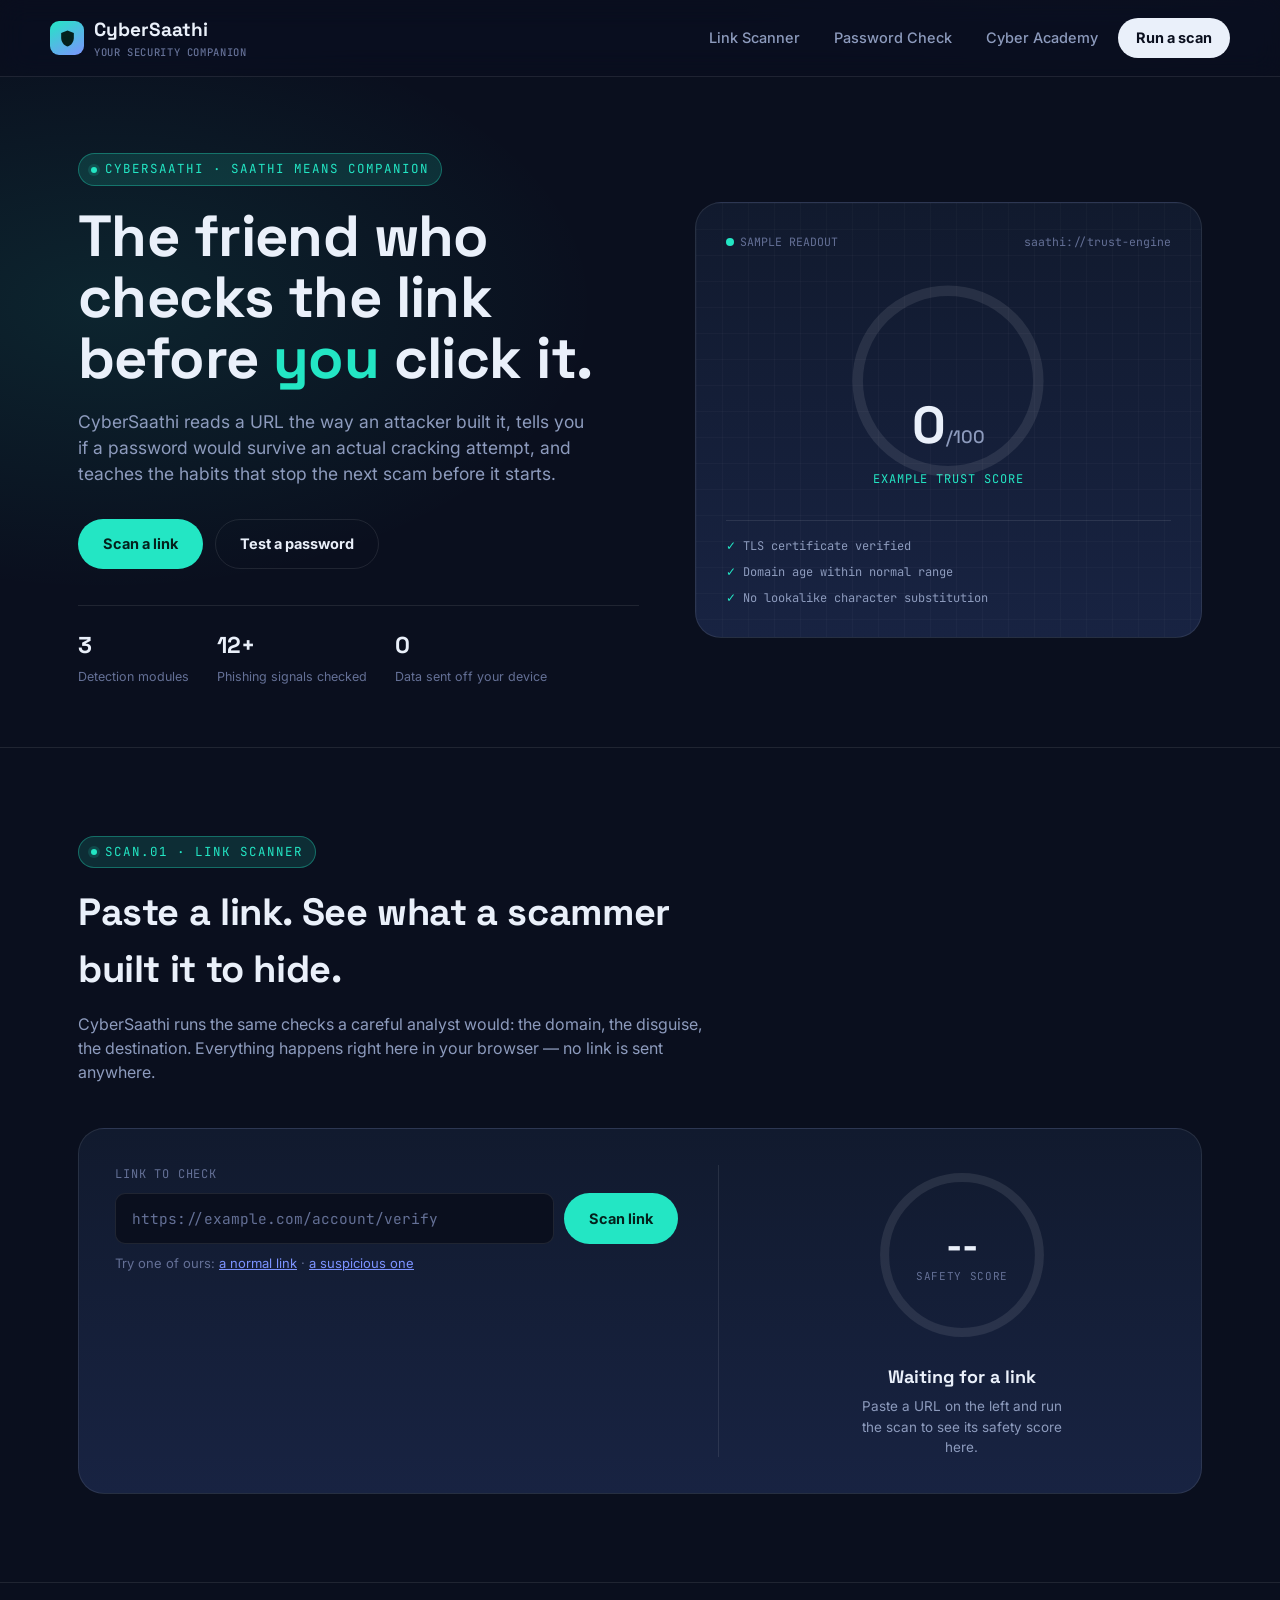
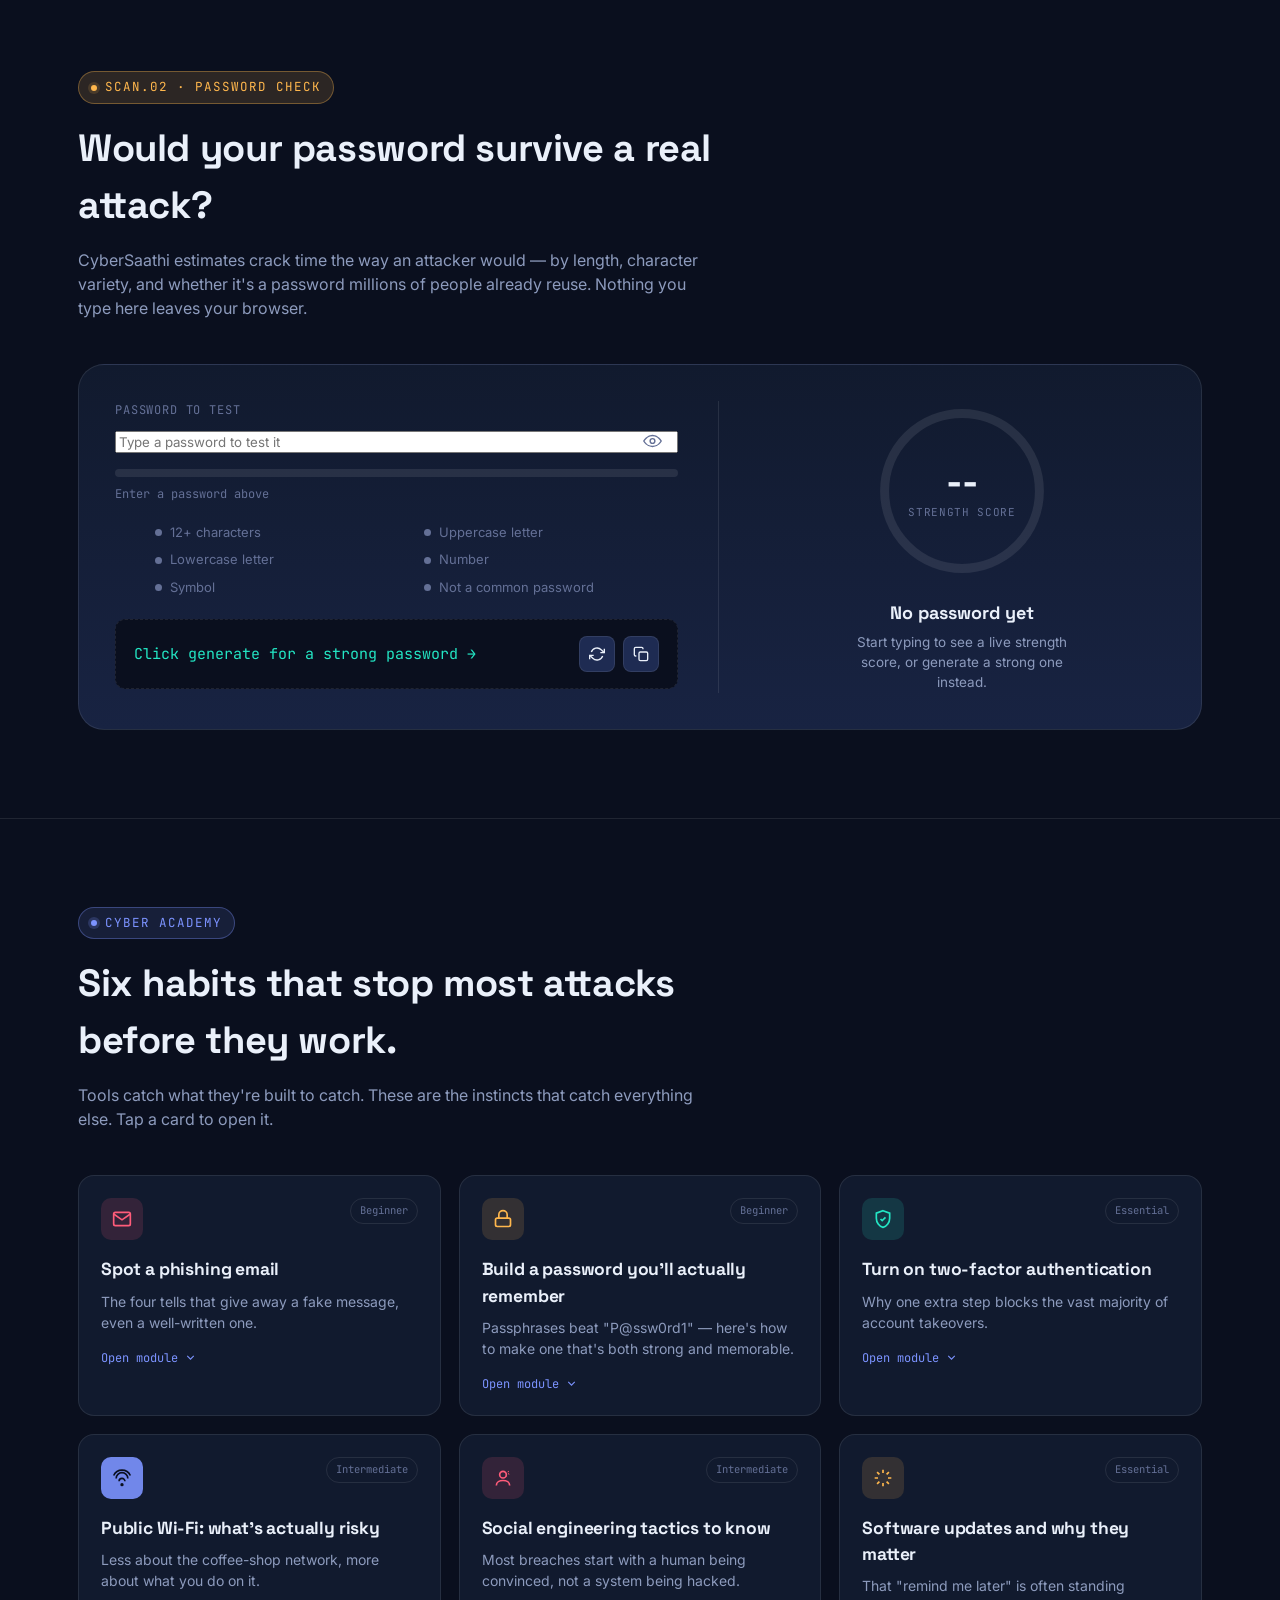
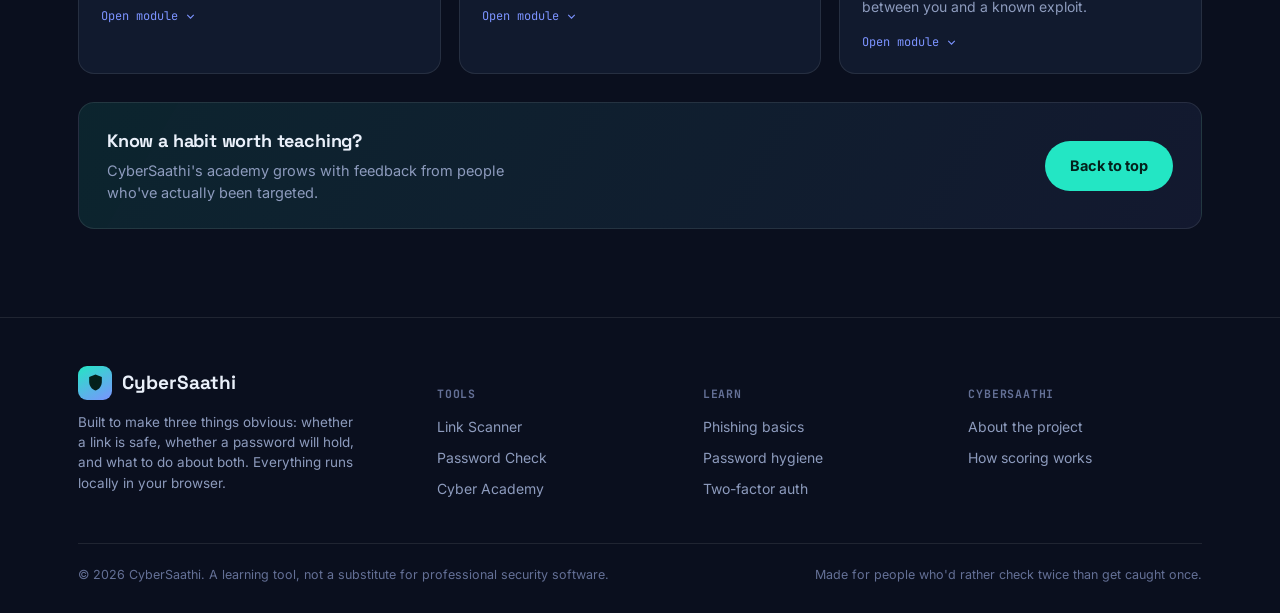
==== index.html @ 301c5648 "in" ====
<!DOCTYPE html>
<html lang="en">
<head>
<meta charset="UTF-8">
<meta name="viewport" content="width=device-width, initial-scale=1.0">
<title>CyberSaathi — Your Security Companion</title>
<meta name="description" content="CyberSaathi scans links for phishing signals, checks how strong your passwords really are, and teaches the habits that keep you safe online.">
<link rel="preconnect" href="https://fonts.googleapis.com">
<link rel="preconnect" href="https://fonts.gstatic.com" crossorigin>
<link href="https://fonts.googleapis.com/css2?family=Space+Grotesk:wght@400;500;600;700&family=Inter:wght@400;500;600;700;800&family=JetBrains+Mono:wght@400;500;600;700&display=swap" rel="stylesheet">
<link rel="stylesheet" href="styles.css">
</head>
<body>

<header>
  <div class="wrap nav">
    <a href="#top" class="brand" style="text-decoration:none;">
      <span class="brand-mark">
        <svg viewBox="0 0 24 24" fill="none"><path d="M12 2L4 5v6c0 5.2 3.4 9.9 8 11 4.6-1.1 8-5.8 8-11V5l-8-3z" fill="#04211c"/><path d="M9 12l2 2 4-4" stroke="#04211c" stroke-width="1.8" stroke-linecap="round" stroke-linejoin="round"/></svg>
      </span>
      <span>CyberSaathi<small>YOUR SECURITY COMPANION</small></span>
    </a>
    <nav class="nav-links" id="navLinks">
      <a href="#url-check">Link Scanner</a>
      <a href="#password-check">Password Check</a>
      <a href="#academy">Cyber Academy</a>
      <a href="#url-check" class="nav-cta">Run a scan</a>
    </nav>
    <button class="burger" id="burgerBtn" aria-label="Toggle menu" aria-expanded="false">
      <svg width="18" height="18" viewBox="0 0 24 24" fill="none" stroke="currentColor" stroke-width="2"><path d="M3 6h18M3 12h18M3 18h18"/></svg>
    </button>
  </div>
</header>

<main id="top">

  <!-- HERO -->
  <section class="hero">
    <div class="wrap">
      <div>
        <span class="tag">CyberSaathi · saathi means companion</span>
        <h1>The friend who checks the link<br>before <em>you</em> click it.</h1>
        <p class="lede">CyberSaathi reads a URL the way an attacker built it, tells you if a password would survive an actual cracking attempt, and teaches the habits that stop the next scam before it starts.</p>
        <div class="hero-actions">
          <a href="#url-check" class="btn btn-primary">Scan a link</a>
          <a href="#password-check" class="btn btn-ghost">Test a password</a>
        </div>
        <div class="hero-stats">
          <div><b>3</b><span>Detection modules</span></div>
          <div><b>12+</b><span>Phishing signals checked</span></div>
          <div><b>0</b><span>Data sent off your device</span></div>
        </div>
      </div>

      <div class="hud">
        <div class="hud-top">
          <span><span class="hud-dot"></span>SAMPLE READOUT</span>
          <span>saathi://trust-engine</span>
        </div>
        <div class="gauge-wrap">
          <div class="score-ring" style="width:210px;height:210px;">
            <svg viewBox="0 0 200 200" width="210" height="210">
              <circle class="track" cx="100" cy="100" r="86"></circle>
              <circle class="bar" id="heroRing" cx="100" cy="100" r="86" stroke="#23e6c4"
                stroke-dasharray="540" stroke-dashoffset="540"></circle>
            </svg>
          </div>
          <div class="gauge-num" id="heroNum">0<span>/100</span></div>
          <div class="gauge-label">Example trust score</div>
        </div>
        <div class="hud-log">
          <span class="ok">TLS certificate verified</span>
          <span class="ok">Domain age within normal range</span>
          <span class="ok">No lookalike character substitution</span>
        </div>
      </div>
    </div>
  </section>

  <!-- URL PHISHING SCANNER -->
  <section class="block" id="url-check">
    <div class="wrap">
      <div class="block-head">
        <span class="tag">SCAN.01 · Link Scanner</span>
        <h2>Paste a link. See what a scammer built it to hide.</h2>
        <p>CyberSaathi runs the same checks a careful analyst would: the domain, the disguise, the destination. Everything happens right here in your browser — no link is sent anywhere.</p>
      </div>

      <div class="panel">
        <div class="tool-grid">
          <div class="tool-left">
            <label class="field-label" for="urlInput">Link to check</label>
            <div class="input-row">
              <input type="text" id="urlInput" placeholder="https://example.com/account/verify" autocomplete="off" spellcheck="false">
              <button class="btn btn-primary" id="scanBtn">Scan link</button>
            </div>
            <p class="helper">Try one of ours: <button type="button" data-sample="safe">a normal link</button> · <button type="button" data-sample="risky">a suspicious one</button></p>

            <div class="result" id="urlResult">
              <div class="verdict" id="urlVerdict">
                <div class="vicon" id="urlVicon"></div>
                <div>
                  <strong id="urlVerdictTitle">—</strong>
                  <small id="urlVerdictSub">—</small>
                </div>
              </div>
              <ul class="checklist" id="urlChecklist"></ul>
            </div>
          </div>

          <div class="tool-right">
            <div class="score-ring">
              <svg viewBox="0 0 200 200">
                <circle class="track" cx="100" cy="100" r="86"></circle>
                <circle class="bar" id="urlRing" cx="100" cy="100" r="86" stroke="#8d9bbd" stroke-dasharray="540" stroke-dashoffset="540"></circle>
              </svg>
              <div class="score-center">
                <b id="urlScoreNum">--</b>
                <span>Safety score</span>
              </div>
            </div>
            <div class="score-title" id="urlScoreTitle">Waiting for a link</div>
            <div class="score-sub" id="urlScoreSub">Paste a URL on the left and run the scan to see its safety score here.</div>
          </div>
        </div>
      </div>
    </div>
  </section>

  <!-- PASSWORD CHECKER -->
  <section class="block" id="password-check">
    <div class="wrap">
      <div class="block-head">
        <span class="tag amber">SCAN.02 · Password Check</span>
        <h2>Would your password survive a real attack?</h2>
        <p>CyberSaathi estimates crack time the way an attacker would — by length, character variety, and whether it's a password millions of people already reuse. Nothing you type here leaves your browser.</p>
      </div>

      <div class="panel">
        <div class="tool-grid">
          <div class="tool-left">
            <label class="field-label" for="pwInput">Password to test</label>
            <div class="pw-input-wrap">
              <input type="password" id="pwInput" placeholder="Type a password to test it" autocomplete="off" spellcheck="false">
              <button class="pw-toggle" id="pwToggle" aria-label="Show password" type="button">
                <svg width="19" height="19" viewBox="0 0 24 24" fill="none" stroke="currentColor" stroke-width="1.8"><path d="M1 12s4-7 11-7 11 7 11 7-4 7-11 7-11-7-11-7z"/><circle cx="12" cy="12" r="3"/></svg>
              </button>
            </div>

            <div class="meter"><div class="meter-bar" id="pwMeterBar"></div></div>
            <div class="pw-meta">
              <span id="pwStrengthLabel">Enter a password above</span>
              <span id="pwEntropy"></span>
            </div>
            <p class="helper pw-crack" id="pwCrackTime"></p>

            <ul class="req-grid" id="pwReqs">
              <li data-req="len"><span class="dot"></span>12+ characters</li>
              <li data-req="upper"><span class="dot"></span>Uppercase letter</li>
              <li data-req="lower"><span class="dot"></span>Lowercase letter</li>
              <li data-req="digit"><span class="dot"></span>Number</li>
              <li data-req="symbol"><span class="dot"></span>Symbol</li>
              <li data-req="common"><span class="dot"></span>Not a common password</li>
            </ul>

            <div class="suggest-box">
              <code id="suggestedPw">Click generate for a strong password →</code>
              <div class="suggest-actions">
                <button class="icon-btn" id="regenBtn" title="Generate new" aria-label="Generate new password" type="button">
                  <svg width="16" height="16" viewBox="0 0 24 24" fill="none" stroke="currentColor" stroke-width="2"><path d="M23 4v6h-6M1 20v-6h6"/><path d="M3.51 9a9 9 0 0114.85-3.36L23 10M1 14l4.64 4.36A9 9 0 0020.49 15"/></svg>
                </button>
                <button class="icon-btn" id="copyBtn" title="Copy password" aria-label="Copy password" type="button">
                  <svg width="16" height="16" viewBox="0 0 24 24" fill="none" stroke="currentColor" stroke-width="2"><rect x="9" y="9" width="13" height="13" rx="2"/><path d="M5 15H4a2 2 0 01-2-2V4a2 2 0 012-2h9a2 2 0 012 2v1"/></svg>
                </button>
              </div>
            </div>
          </div>

          <div class="tool-right">
            <div class="score-ring">
              <svg viewBox="0 0 200 200">
                <circle class="track" cx="100" cy="100" r="86"></circle>
                <circle class="bar" id="pwRing" cx="100" cy="100" r="86" stroke="#8d9bbd" stroke-dasharray="540" stroke-dashoffset="540"></circle>
              </svg>
              <div class="score-center">
                <b id="pwScoreNum">--</b>
                <span>Strength score</span>
              </div>
            </div>
            <div class="score-title" id="pwScoreTitle">No password yet</div>
            <div class="score-sub" id="pwScoreSub">Start typing to see a live strength score, or generate a strong one instead.</div>
          </div>
        </div>
      </div>
    </div>
  </section>

  <!-- CYBER ACADEMY -->
  <section class="block" id="academy">
    <div class="wrap">
      <div class="block-head">
        <span class="tag indigo">Cyber Academy</span>
        <h2>Six habits that stop most attacks before they work.</h2>
        <p>Tools catch what they're built to catch. These are the instincts that catch everything else. Tap a card to open it.</p>
      </div>

      <div class="academy-grid" id="academyGrid">

        <article class="course" tabindex="0">
          <div class="course-top">
            <div class="course-icon" style="background:var(--coral-dim);">
              <svg width="20" height="20" viewBox="0 0 24 24" fill="none" stroke="#ff5c7a" stroke-width="2"><path d="M22 6l-10 7L2 6"/><rect x="2" y="4" width="20" height="16" rx="2"/></svg>
            </div>
            <span class="course-level">Beginner</span>
          </div>
          <h3>Spot a phishing email</h3>
          <p>The four tells that give away a fake message, even a well-written one.</p>
          <div class="course-toggle">Open module <svg viewBox="0 0 24 24" fill="none" stroke="currentColor" stroke-width="2"><path d="M6 9l6 6 6-6"/></svg></div>
          <div class="course-body">
            <ul>
              <li>Check the sender's actual address, not just the display name.</li>
              <li>Urgency is a tactic — "act now or lose access" is designed to stop you thinking.</li>
              <li>Hover any link before clicking to see where it really goes.</li>
              <li>Real companies rarely ask for passwords or OTPs by email.</li>
            </ul>
          </div>
        </article>

        <article class="course" tabindex="0">
          <div class="course-top">
            <div class="course-icon" style="background:var(--amber-dim);">
              <svg width="20" height="20" viewBox="0 0 24 24" fill="none" stroke="#ffb74d" stroke-width="2"><rect x="3" y="11" width="18" height="10" rx="2"/><path d="M7 11V7a5 5 0 0110 0v4"/></svg>
            </div>
            <span class="course-level">Beginner</span>
          </div>
          <h3>Build a password you'll actually remember</h3>
          <p>Passphrases beat "P@ssw0rd1" — here's how to make one that's both strong and memorable.</p>
          <div class="course-toggle">Open module <svg viewBox="0 0 24 24" fill="none" stroke="currentColor" stroke-width="2"><path d="M6 9l6 6 6-6"/></svg></div>
          <div class="course-body">
            <ul>
              <li>Four random unrelated words beat eight random characters.</li>
              <li>Length matters more than complexity — aim for 14+ characters.</li>
              <li>Never reuse a password across two important accounts.</li>
              <li>Let a password manager remember the ones you can't.</li>
            </ul>
          </div>
        </article>

        <article class="course" tabindex="0">
          <div class="course-top">
            <div class="course-icon" style="background:var(--teal-dim);">
              <svg width="20" height="20" viewBox="0 0 24 24" fill="none" stroke="#23e6c4" stroke-width="2"><path d="M12 2l8 3v6c0 5.2-3.4 9.9-8 11-4.6-1.1-8-5.8-8-11V5l8-3z"/><path d="M9 12l2 2 4-4"/></svg>
            </div>
            <span class="course-level">Essential</span>
          </div>
          <h3>Turn on two-factor authentication</h3>
          <p>Why one extra step blocks the vast majority of account takeovers.</p>
          <div class="course-toggle">Open module <svg viewBox="0 0 24 24" fill="none" stroke="currentColor" stroke-width="2"><path d="M6 9l6 6 6-6"/></svg></div>
          <div class="course-body">
            <ul>
              <li>An authenticator app is safer than SMS codes, which can be intercepted.</li>
              <li>Start with email, banking, and any account tied to password resets.</li>
              <li>Save backup codes somewhere offline, not in your inbox.</li>
              <li>A leaked password alone can't get in once 2FA is on.</li>
            </ul>
          </div>
        </article>

        <article class="course" tabindex="0">
          <div class="course-top">
            <div class="course-icon" style="background:var(--indigo);opacity:0.9;">
              <svg width="20" height="20" viewBox="0 0 24 24" fill="none" stroke="#0a0f1e" stroke-width="2"><path d="M5 12.5a7 7 0 0114 0M2 9a11 11 0 0120 0M8.5 16a3.5 3.5 0 017 0"/><circle cx="12" cy="20" r="1" fill="#0a0f1e"/></svg>
            </div>
            <span class="course-level">Intermediate</span>
          </div>
          <h3>Public Wi-Fi: what's actually risky</h3>
          <p>Less about the coffee-shop network, more about what you do on it.</p>
          <div class="course-toggle">Open module <svg viewBox="0 0 24 24" fill="none" stroke="currentColor" stroke-width="2"><path d="M6 9l6 6 6-6"/></svg></div>
          <div class="course-body">
            <ul>
              <li>Most sites use HTTPS now, which limits what others on the network can see.</li>
              <li>Avoid logging into banking or sensitive accounts on shared networks.</li>
              <li>A VPN helps, but a fake "free VPN" app can be worse than no VPN.</li>
              <li>Turn off auto-connect to open networks you don't recognize.</li>
            </ul>
          </div>
        </article>

        <article class="course" tabindex="0">
          <div class="course-top">
            <div class="course-icon" style="background:var(--coral-dim);">
              <svg width="20" height="20" viewBox="0 0 24 24" fill="none" stroke="#ff5c7a" stroke-width="2"><circle cx="12" cy="8" r="4"/><path d="M4 21c0-4 4-6 8-6s8 2 8 6"/><path d="M18 4l2 2-4 4" stroke-dasharray="1 3"/></svg>
            </div>
            <span class="course-level">Intermediate</span>
          </div>
          <h3>Social engineering tactics to know</h3>
          <p>Most breaches start with a human being convinced, not a system being hacked.</p>
          <div class="course-toggle">Open module <svg viewBox="0 0 24 24" fill="none" stroke="currentColor" stroke-width="2"><path d="M6 9l6 6 6-6"/></svg></div>
          <div class="course-body">
            <ul>
              <li>Pretexting: a caller invents a believable reason to ask for information.</li>
              <li>Authority pressure: "this is IT, I need your password to fix it now."</li>
              <li>Baiting: a free USB drive or download that's actually malware.</li>
              <li>Verify unexpected requests through a second, known channel first.</li>
            </ul>
          </div>
        </article>

        <article class="course" tabindex="0">
          <div class="course-top">
            <div class="course-icon" style="background:var(--amber-dim);">
              <svg width="20" height="20" viewBox="0 0 24 24" fill="none" stroke="#ffb74d" stroke-width="2"><path d="M12 2v4M12 18v4M4.9 4.9l2.8 2.8M16.3 16.3l2.8 2.8M2 12h4M18 12h4M4.9 19.1l2.8-2.8M16.3 7.7l2.8-2.8"/></svg>
            </div>
            <span class="course-level">Essential</span>
          </div>
          <h3>Software updates and why they matter</h3>
          <p>That "remind me later" is often standing between you and a known exploit.</p>
          <div class="course-toggle">Open module <svg viewBox="0 0 24 24" fill="none" stroke="currentColor" stroke-width="2"><path d="M6 9l6 6 6-6"/></svg></div>
          <div class="course-body">
            <ul>
              <li>Most updates patch security flaws that are already public knowledge.</li>
              <li>Attackers actively scan for devices still running old versions.</li>
              <li>Turn on automatic updates for your OS, browser, and apps.</li>
              <li>Uninstall apps you no longer use — they still carry risk.</li>
            </ul>
          </div>
        </article>

      </div>

      <div class="academy-cta">
        <div>
          <h4>Know a habit worth teaching?</h4>
          <p>CyberSaathi's academy grows with feedback from people who've actually been targeted.</p>
        </div>
        <a href="#top" class="btn btn-primary">Back to top</a>
      </div>
    </div>
  </section>

</main>

<footer>
  <div class="wrap">
    <div class="foot-grid">
      <div class="foot-brand">
        <div class="brand" style="text-decoration:none;">
          <span class="brand-mark">
            <svg viewBox="0 0 24 24" fill="none"><path d="M12 2L4 5v6c0 5.2 3.4 9.9 8 11 4.6-1.1 8-5.8 8-11V5l-8-3z" fill="#04211c"/><path d="M9 12l2 2 4-4" stroke="#04211c" stroke-width="1.8" stroke-linecap="round" stroke-linejoin="round"/></svg>
          </span>
          <span>CyberSaathi</span>
        </div>
        <p>Built to make three things obvious: whether a link is safe, whether a password will hold, and what to do about both. Everything runs locally in your browser.</p>
      </div>
      <div class="foot-col">
        <h5>Tools</h5>
        <a href="#url-check">Link Scanner</a>
        <a href="#password-check">Password Check</a>
        <a href="#academy">Cyber Academy</a>
      </div>
      <div class="foot-col">
        <h5>Learn</h5>
        <a href="#academy">Phishing basics</a>
        <a href="#academy">Password hygiene</a>
        <a href="#academy">Two-factor auth</a>
      </div>
      <div class="foot-col">
        <h5>CyberSaathi</h5>
        <a href="#top">About the project</a>
        <a href="#top">How scoring works</a>
      </div>
    </div>
    <div class="foot-bottom">
      <span>© 2026 CyberSaathi. A learning tool, not a substitute for professional security software.</span>
      <span>Made for people who'd rather check twice than get caught once.</span>
    </div>
  </div>
</footer>

<script src="script.js"></script>
</body>
</html>
---- styles.css ----
:root{
    --ink:#0a0f1e;
    --panel:#111a2e;
    --panel-2:#182342;
    --panel-3:#1e2b52;
    --line:rgba(255,255,255,0.09);
    --line-soft:rgba(255,255,255,0.05);
    --text:#eaf0fa;
    --muted:#8d9bbd;
    --muted-2:#647096;
    --teal:#23e6c4;
    --teal-dim:rgba(35,230,196,0.14);
    --amber:#ffb74d;
    --amber-dim:rgba(255,183,77,0.14);
    --coral:#ff5c7a;
    --coral-dim:rgba(255,92,122,0.14);
    --indigo:#7c93ff;
    --radius-s:10px;
    --radius-m:16px;
    --radius-l:26px;
    --disp:'Space Grotesk', sans-serif;
    --body:'Inter', sans-serif;
    --mono:'JetBrains Mono', monospace;
    --maxw:1180px;
  }

  *{box-sizing:border-box;}
  html{scroll-behavior:smooth;}
  body{
    margin:0;
    background:
      radial-gradient(1100px 620px at 84% -8%, rgba(124,147,255,0.16), transparent 60%),
      radial-gradient(900px 520px at 8% 8%, rgba(35,230,196,0.10), transparent 55%),
      var(--ink);
    color:var(--text);
    font-family:var(--body);
    -webkit-font-smoothing:antialiased;
    line-height:1.5;
  }
  img,svg{display:block;max-width:100%;}
  a{color:inherit;}
  h1,h2,h3,h4{font-family:var(--disp);margin:0;letter-spacing:-0.01em;}
  p{margin:0;}
  button, input{font-family:inherit;}
  ::selection{background:var(--teal);color:var(--ink);}

  :focus-visible{
    outline:2px solid var(--teal);
    outline-offset:3px;
    border-radius:4px;
  }

  .wrap{max-width:var(--maxw);margin:0 auto;padding:0 28px;}

  /* ---------- eyebrow / module tag ---------- */
  .tag{
    display:inline-flex;align-items:center;gap:8px;
    font-family:var(--mono);font-size:12.5px;letter-spacing:0.08em;
    color:var(--teal);text-transform:uppercase;
    padding:6px 12px;border:1px solid rgba(35,230,196,0.35);
    border-radius:999px;background:var(--teal-dim);
  }
  .tag::before{content:"";width:6px;height:6px;border-radius:50%;background:var(--teal);
    box-shadow:0 0 0 3px var(--teal-dim);}
  .tag.amber{color:var(--amber);border-color:rgba(255,183,77,0.35);background:var(--amber-dim);}
  .tag.amber::before{background:var(--amber);box-shadow:0 0 0 3px var(--amber-dim);}
  .tag.indigo{color:var(--indigo);border-color:rgba(124,147,255,0.35);background:rgba(124,147,255,0.12);}
  .tag.indigo::before{background:var(--indigo);box-shadow:0 0 0 3px rgba(124,147,255,0.2);}

  /* ---------- header ---------- */
  header{
    position:sticky;top:0;z-index:50;
    background:rgba(10,15,30,0.72);
    backdrop-filter:blur(14px) saturate(140%);
    border-bottom:1px solid var(--line);
  }
  .nav{
    display:flex;align-items:center;justify-content:space-between;
    padding:16px 0;
  }
  .brand{display:flex;align-items:center;gap:10px;font-family:var(--disp);font-weight:700;font-size:19px;}
  .brand-mark{
    width:34px;height:34px;border-radius:9px;
    background:linear-gradient(150deg,var(--teal),var(--indigo));
    display:flex;align-items:center;justify-content:center;flex-shrink:0;
  }
  .brand-mark svg{width:19px;height:19px;}
  .brand small{display:block;font-family:var(--mono);font-weight:500;font-size:10.5px;color:var(--muted-2);letter-spacing:0.06em;}

  .nav-links{display:flex;gap:6px;list-style:none;margin:0;padding:0;align-items:center;}
  .nav-links a{
    text-decoration:none;color:var(--muted);font-size:14.5px;font-weight:500;
    padding:9px 14px;border-radius:999px;transition:color .18s ease, background .18s ease;
  }
  .nav-links a:hover{color:var(--text);background:var(--line-soft);}
  .nav-cta{
    background:var(--text);color:var(--ink)!important;font-weight:700!important;
    padding:9px 18px!important;
  }
  .nav-cta:hover{background:var(--teal)!important;}
  .burger{display:none;background:none;border:1px solid var(--line);border-radius:8px;width:42px;height:42px;color:var(--text);cursor:pointer;}
  .burger svg{margin:0 auto;}

  /* ---------- buttons ---------- */
  .btn{
    display:inline-flex;align-items:center;justify-content:center;gap:8px;
    font-family:var(--body);font-weight:700;font-size:14.5px;
    padding:13px 24px;border-radius:999px;border:1px solid transparent;
    cursor:pointer;transition:transform .15s ease, background .15s ease, border-color .15s ease;
    text-decoration:none;
  }
  .btn:active{transform:scale(0.97);}
  .btn-primary{background:var(--teal);color:#04211c;}
  .btn-primary:hover{background:#3af0d1;}
  .btn-ghost{background:transparent;color:var(--text);border-color:var(--line);}
  .btn-ghost:hover{border-color:var(--muted-2);background:var(--line-soft);}
  .btn-block{width:100%;}
  .btn[disabled]{opacity:0.5;cursor:not-allowed;}

  /* ---------- hero ---------- */
  .hero{padding:76px 0 60px;}
  .hero .wrap{display:grid;grid-template-columns:1.05fr 0.95fr;gap:56px;align-items:center;}
  .hero h1{font-size:clamp(34px,4.6vw,58px);line-height:1.05;margin:20px 0 20px;font-weight:700;}
  .hero h1 em{font-style:normal;color:var(--teal);}
  .hero p.lede{font-size:17.5px;color:var(--muted);max-width:520px;margin-bottom:32px;}
  .hero-actions{display:flex;gap:12px;flex-wrap:wrap;margin-bottom:36px;}
  .hero-stats{display:flex;gap:28px;flex-wrap:wrap;border-top:1px solid var(--line);padding-top:22px;}
  .hero-stats div b{display:block;font-family:var(--disp);font-size:23px;}
  .hero-stats div span{font-size:12.5px;color:var(--muted-2);}

  /* signature HUD gauge */
  .hud{
    position:relative;border:1px solid var(--line);background:linear-gradient(180deg,var(--panel),var(--panel-2));
    border-radius:var(--radius-l);padding:30px;overflow:hidden;
  }
  .hud::before{
    content:"";position:absolute;inset:0;
    background-image:linear-gradient(var(--line-soft) 1px, transparent 1px),linear-gradient(90deg, var(--line-soft) 1px, transparent 1px);
    background-size:26px 26px;opacity:0.5;pointer-events:none;
  }
  .hud-top{display:flex;justify-content:space-between;align-items:center;font-family:var(--mono);font-size:11.5px;color:var(--muted-2);position:relative;z-index:1;}
  .hud-dot{width:8px;height:8px;border-radius:50%;background:var(--teal);display:inline-block;margin-right:6px;animation:pulse 1.8s ease-in-out infinite;}
  @keyframes pulse{0%,100%{opacity:1;}50%{opacity:0.35;}}
  .gauge-wrap{position:relative;z-index:1;display:flex;flex-direction:column;align-items:center;padding:26px 0 10px;}
  .gauge-num{font-family:var(--disp);font-size:52px;font-weight:700;margin-top:-118px;}
  .gauge-num span{font-size:18px;color:var(--muted);font-weight:500;}
  .gauge-label{font-family:var(--mono);font-size:12px;letter-spacing:0.08em;color:var(--teal);text-transform:uppercase;margin-top:6px;}
  .hud-log{position:relative;z-index:1;font-family:var(--mono);font-size:12px;color:var(--muted-2);border-top:1px solid var(--line);margin-top:22px;padding-top:16px;display:flex;flex-direction:column;gap:8px;}
  .hud-log span{color:var(--muted);}
  .hud-log .ok::before{content:"✓ ";color:var(--teal);}

  /* ---------- section shell ---------- */
  section.block{padding:88px 0;border-top:1px solid var(--line);}
  .block-head{max-width:640px;margin-bottom:44px;}
  .block-head h2{font-size:clamp(26px,3.4vw,38px);margin:16px 0 14px;font-weight:700;}
  .block-head p{color:var(--muted);font-size:16px;}

  /* ---------- tool panel shared ---------- */
  .panel{
    background:linear-gradient(180deg,var(--panel),var(--panel-2));
    border:1px solid var(--line);border-radius:var(--radius-l);
    padding:36px;
  }
  .tool-grid{display:grid;grid-template-columns:1.15fr 0.85fr;gap:0;}
  .tool-left{padding-right:40px;border-right:1px solid var(--line);}
  .tool-right{padding-left:40px;display:flex;flex-direction:column;align-items:center;justify-content:center;text-align:center;}

  .field-label{display:block;font-family:var(--mono);font-size:12px;color:var(--muted-2);text-transform:uppercase;letter-spacing:0.07em;margin-bottom:10px;}
  .input-row{display:flex;gap:10px;}
  .input-row input{
    flex:1;background:var(--ink);border:1px solid var(--line);color:var(--text);
    padding:15px 16px;border-radius:var(--radius-s);font-family:var(--mono);font-size:14.5px;
  }
  .input-row input::placeholder{color:var(--muted-2);}
  .input-row input:focus{border-color:var(--teal);outline:none;}
  .helper{margin-top:10px;font-size:13px;color:var(--muted-2);}
  .helper button{background:none;border:none;color:var(--indigo);cursor:pointer;font-size:13px;text-decoration:underline;padding:0;}

  .result{display:none;margin-top:26px;}
  .result.show{display:block;animation:rise .35s ease both;}
  @keyframes rise{from{opacity:0;transform:translateY(6px);}to{opacity:1;transform:translateY(0);}}
  .verdict{display:flex;align-items:center;gap:14px;padding:16px 18px;border-radius:var(--radius-s);border:1px solid var(--line);margin-bottom:18px;}
  .verdict .vicon{width:38px;height:38px;border-radius:9px;flex-shrink:0;display:flex;align-items:center;justify-content:center;}
  .verdict.safe{background:var(--teal-dim);border-color:rgba(35,230,196,0.35);}
  .verdict.safe .vicon{background:var(--teal);color:#04211c;}
  .verdict.warn{background:var(--amber-dim);border-color:rgba(255,183,77,0.35);}
  .verdict.warn .vicon{background:var(--amber);color:#241500;}
  .verdict.danger{background:var(--coral-dim);border-color:rgba(255,92,122,0.35);}
  .verdict.danger .vicon{background:var(--coral);color:#280008;}
  .verdict strong{display:block;font-family:var(--disp);font-size:16.5px;}
  .verdict small{color:var(--muted);font-size:13px;}

  .checklist{list-style:none;margin:0;padding:0;display:flex;flex-direction:column;gap:9px;font-family:var(--mono);font-size:13.5px;}
  .checklist li{display:flex;gap:10px;align-items:flex-start;color:var(--muted);}
  .checklist li.flagged{color:var(--coral);}
  .checklist li.ok{color:var(--teal);}
  .checklist li .b{flex-shrink:0;margin-top:2px;}

  /* radial score */
  .score-ring{position:relative;width:180px;height:180px;margin:0 auto 18px;}
  .score-ring svg{transform:rotate(-90deg);}
  .score-ring .track{fill:none;stroke:var(--line);stroke-width:10;}
  .score-ring .bar{fill:none;stroke-width:10;stroke-linecap:round;transition:stroke-dashoffset .7s cubic-bezier(.4,0,.2,1), stroke .3s ease;}
  .score-center{position:absolute;inset:0;display:flex;flex-direction:column;align-items:center;justify-content:center;}
  .score-center b{font-family:var(--disp);font-size:38px;line-height:1;}
  .score-center span{font-family:var(--mono);font-size:11px;color:var(--muted-2);text-transform:uppercase;letter-spacing:0.06em;margin-top:4px;}
  .score-title{font-family:var(--disp);font-weight:700;font-size:18px;margin-bottom:6px;}
  .score-sub{color:var(--muted);font-size:13.5px;max-width:220px;}

  /* password specific */
  .pw-input-wrap{position:relative;}
  .pw-input-wrap input{width:100%;padding-right:52px;}
  .pw-toggle{position:absolute;right:8px;top:50%;transform:translateY(-50%);background:none;border:none;color:var(--muted-2);cursor:pointer;padding:8px;}
  .pw-toggle:hover{color:var(--text);}
  .meter{height:8px;border-radius:99px;background:var(--line);overflow:hidden;margin-top:16px;}
  .meter-bar{height:100%;width:0%;border-radius:99px;transition:width .4s ease, background .4s ease;}
  .pw-meta{display:flex;justify-content:space-between;margin-top:8px;font-family:var(--mono);font-size:12px;color:var(--muted-2);}
  .pw-crack{margin-top:4px;}
  .req-grid{display:grid;grid-template-columns:1fr 1fr;gap:8px 16px;margin-top:20px;}
  .req-grid li{list-style:none;display:flex;gap:8px;align-items:center;font-size:13px;color:var(--muted-2);}
  .req-grid li.met{color:var(--teal);}
  .req-grid li .dot{width:7px;height:7px;border-radius:50%;background:var(--muted-2);flex-shrink:0;}
  .req-grid li.met .dot{background:var(--teal);}

  .suggest-box{
    margin-top:22px;background:var(--ink);border:1px dashed var(--line);border-radius:var(--radius-s);
    padding:16px 18px;display:flex;align-items:center;justify-content:space-between;gap:14px;
  }
  .suggest-box code{font-family:var(--mono);font-size:15px;color:var(--teal);word-break:break-all;}
  .suggest-actions{display:flex;gap:8px;flex-shrink:0;}
  .icon-btn{background:var(--panel-3);border:1px solid var(--line);color:var(--text);border-radius:8px;width:36px;height:36px;cursor:pointer;flex-shrink:0;display:flex;align-items:center;justify-content:center;}
  .icon-btn:hover{border-color:var(--teal);color:var(--teal);}

  /* ---------- academy ---------- */
  .academy-grid{display:grid;grid-template-columns:repeat(3,1fr);gap:18px;}
  .course{
    background:var(--panel);border:1px solid var(--line);border-radius:var(--radius-m);
    padding:22px;cursor:pointer;transition:border-color .2s ease, transform .2s ease;
  }
  .course:hover{border-color:rgba(35,230,196,0.4);transform:translateY(-3px);}
  .course-top{display:flex;justify-content:space-between;align-items:flex-start;gap:10px;}
  .course-icon{width:42px;height:42px;border-radius:10px;display:flex;align-items:center;justify-content:center;flex-shrink:0;}
  .course-level{font-family:var(--mono);font-size:10.5px;color:var(--muted-2);border:1px solid var(--line);padding:4px 9px;border-radius:99px;white-space:nowrap;}
  .course h3{font-size:17.5px;margin:16px 0 8px;}
  .course p{color:var(--muted);font-size:14px;}
  .course-toggle{display:flex;align-items:center;gap:6px;margin-top:16px;font-family:var(--mono);font-size:12px;color:var(--indigo);}
  .course-toggle svg{width:13px;height:13px;transition:transform .2s ease;}
  .course.open .course-toggle svg{transform:rotate(180deg);}
  .course-body{max-height:0;overflow:hidden;transition:max-height .3s ease;}
  .course.open .course-body{max-height:340px;}
  .course-body ul{margin:16px 0 0;padding-left:0;list-style:none;display:flex;flex-direction:column;gap:10px;border-top:1px solid var(--line);padding-top:16px;}
  .course-body li{font-size:13.5px;color:var(--muted);display:flex;gap:9px;}
  .course-body li::before{content:"→";color:var(--teal);flex-shrink:0;}

  .academy-cta{
    margin-top:28px;display:flex;align-items:center;justify-content:space-between;flex-wrap:wrap;gap:18px;
    background:linear-gradient(120deg,rgba(35,230,196,0.10),rgba(124,147,255,0.08));
    border:1px solid var(--line);border-radius:var(--radius-m);padding:24px 28px;
  }
  .academy-cta p{color:var(--muted);font-size:14.5px;max-width:420px;}
  .academy-cta h4{font-size:18px;margin-bottom:6px;}

  /* ---------- footer ---------- */
  footer{border-top:1px solid var(--line);padding:48px 0 28px;}
  .foot-grid{display:grid;grid-template-columns:1.4fr 1fr 1fr 1fr;gap:32px;padding-bottom:34px;}
  .foot-brand p{color:var(--muted);font-size:13.5px;max-width:280px;margin-top:12px;}
  .foot-col h5{font-family:var(--mono);font-size:11.5px;text-transform:uppercase;letter-spacing:0.07em;color:var(--muted-2);margin-bottom:14px;}
  .foot-col a{display:block;color:var(--muted);text-decoration:none;font-size:14px;margin-bottom:10px;}
  .foot-col a:hover{color:var(--teal);}
  .foot-bottom{border-top:1px solid var(--line);padding-top:22px;display:flex;justify-content:space-between;flex-wrap:wrap;gap:10px;font-size:12.5px;color:var(--muted-2);}

  /* ---------- responsive ---------- */
  @media (max-width:1020px){
    .hero .wrap{grid-template-columns:1fr;gap:40px;}
    .tool-grid{grid-template-columns:1fr;}
    .tool-left{padding-right:0;border-right:none;border-bottom:1px solid var(--line);padding-bottom:32px;margin-bottom:32px;}
    .tool-right{padding-left:0;}
    .academy-grid{grid-template-columns:1fr 1fr;}
    .foot-grid{grid-template-columns:1fr 1fr;}
  }
  @media (max-width:760px){
    .wrap{padding:0 20px;}
    .nav-links{
      position:fixed;top:69px;left:0;right:0;bottom:0;background:var(--ink);
      flex-direction:column;align-items:stretch;padding:18px;gap:4px;
      transform:translateX(100%);transition:transform .25s ease;
    }
    .nav-links.open{transform:translateX(0);}
    .nav-links a{padding:14px 16px;font-size:16px;}
    .burger{display:block;}
    .hero{padding:44px 0 40px;}
    section.block{padding:60px 0;}
    .panel{padding:22px;}
    .academy-grid{grid-template-columns:1fr;}
    .foot-grid{grid-template-columns:1fr;gap:26px;}
    .hero-stats{gap:20px;}
    .suggest-box{flex-direction:column;align-items:flex-start;}
  }
  @media (prefers-reduced-motion: reduce){
    *{animation-duration:0.01ms !important;animation-iteration-count:1 !important;transition-duration:0.01ms !important;scroll-behavior:auto !important;}
  }
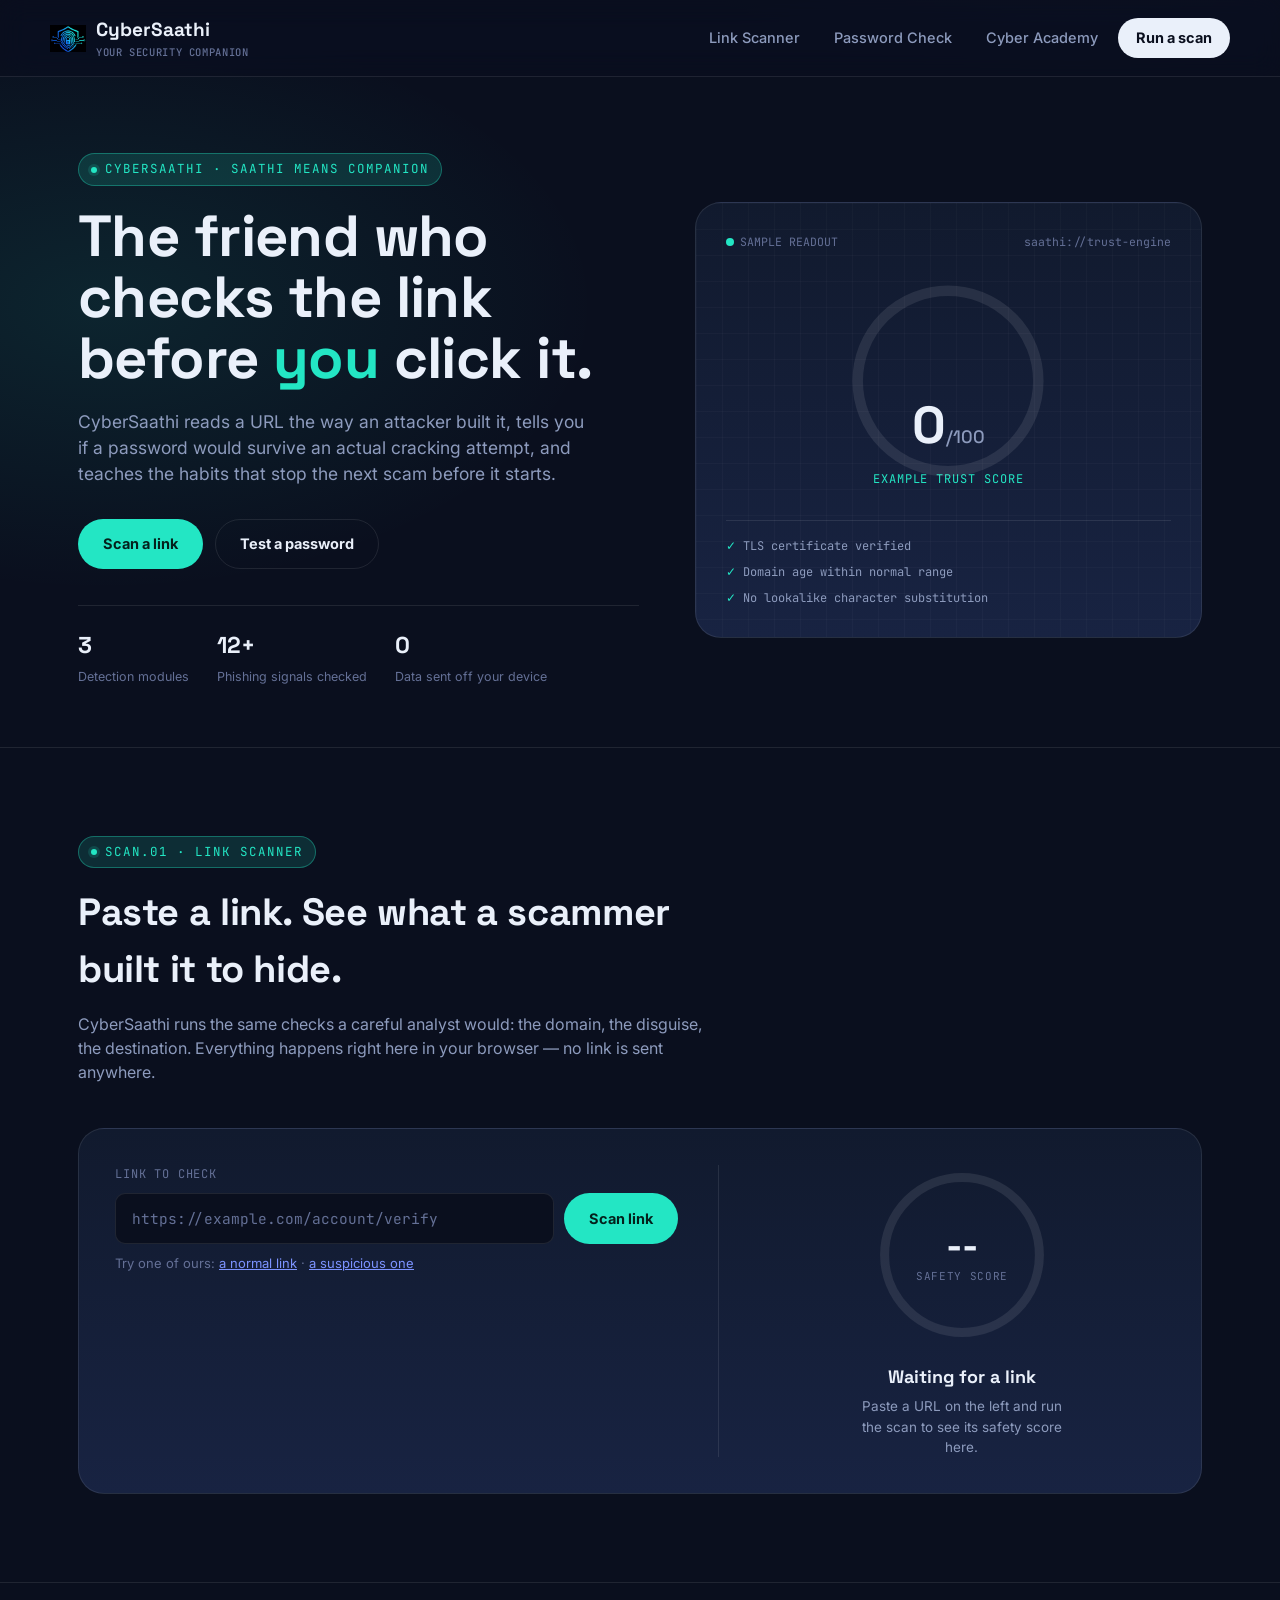
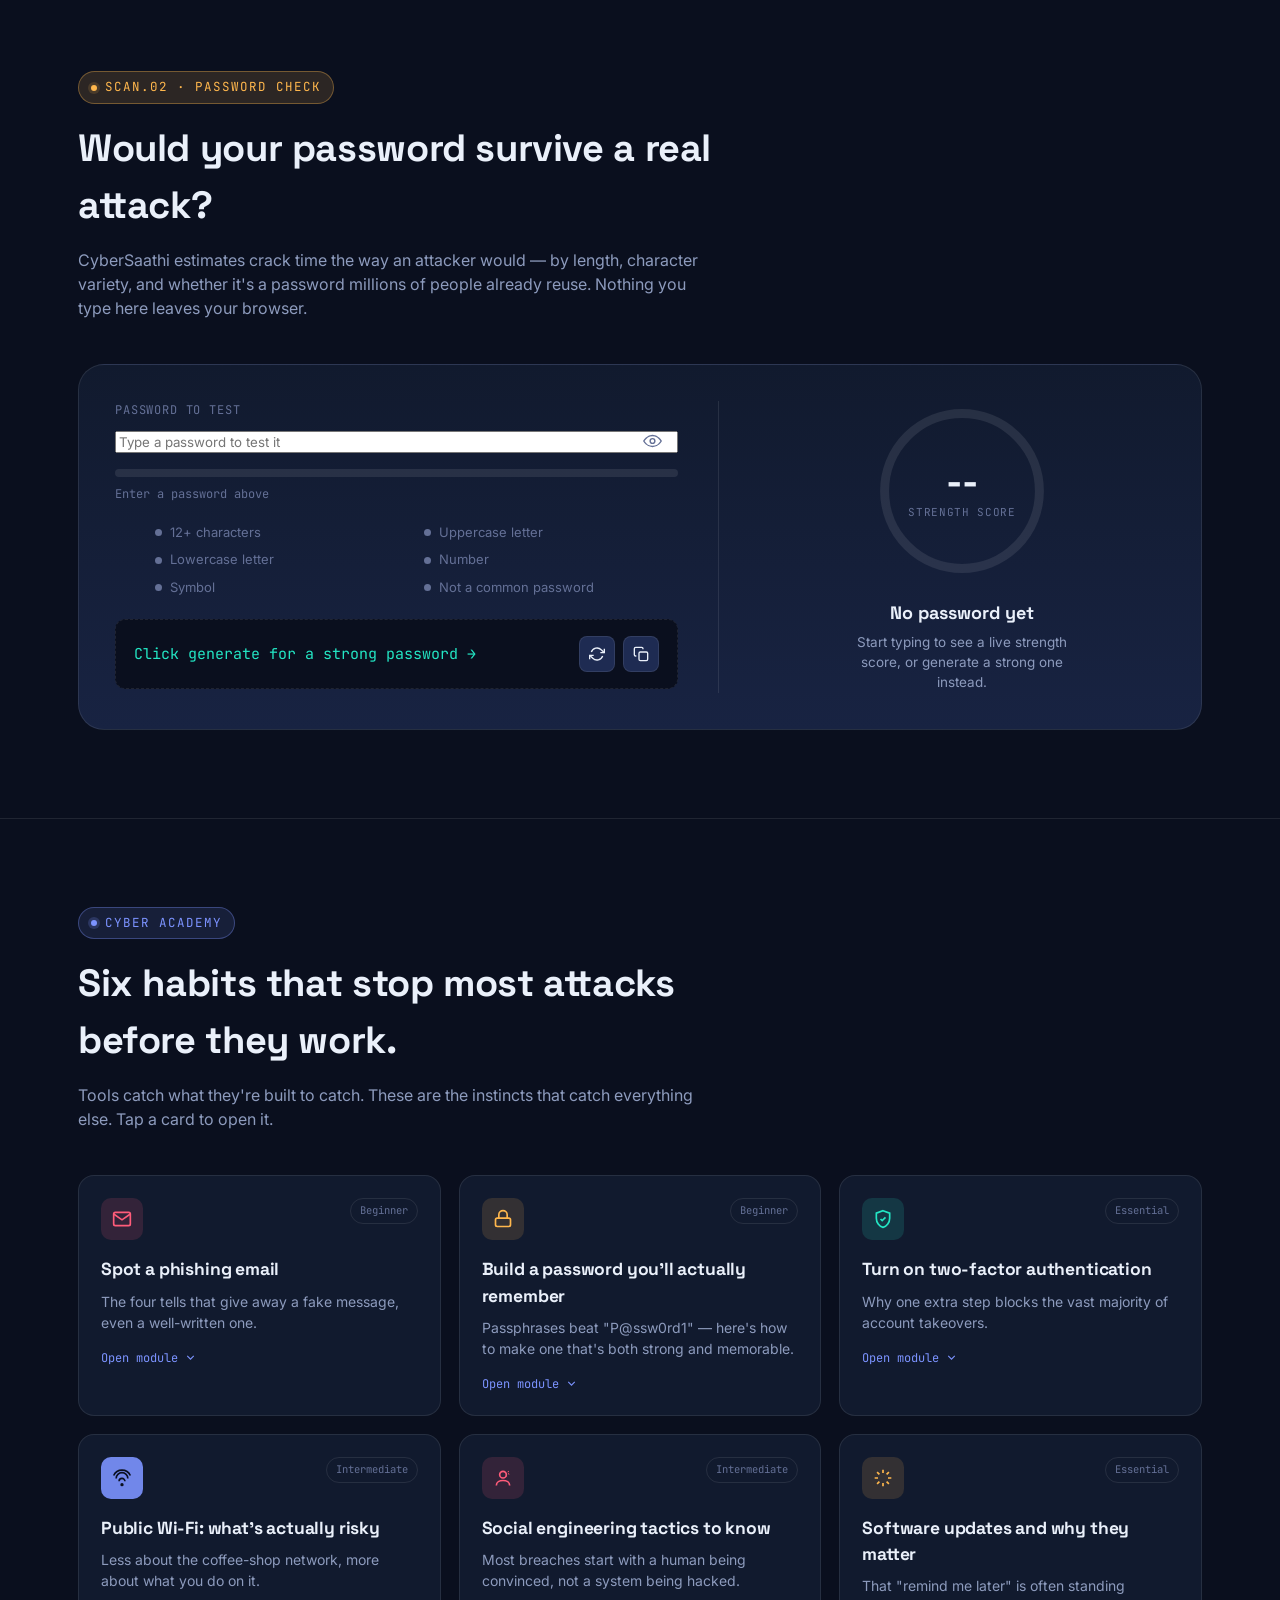
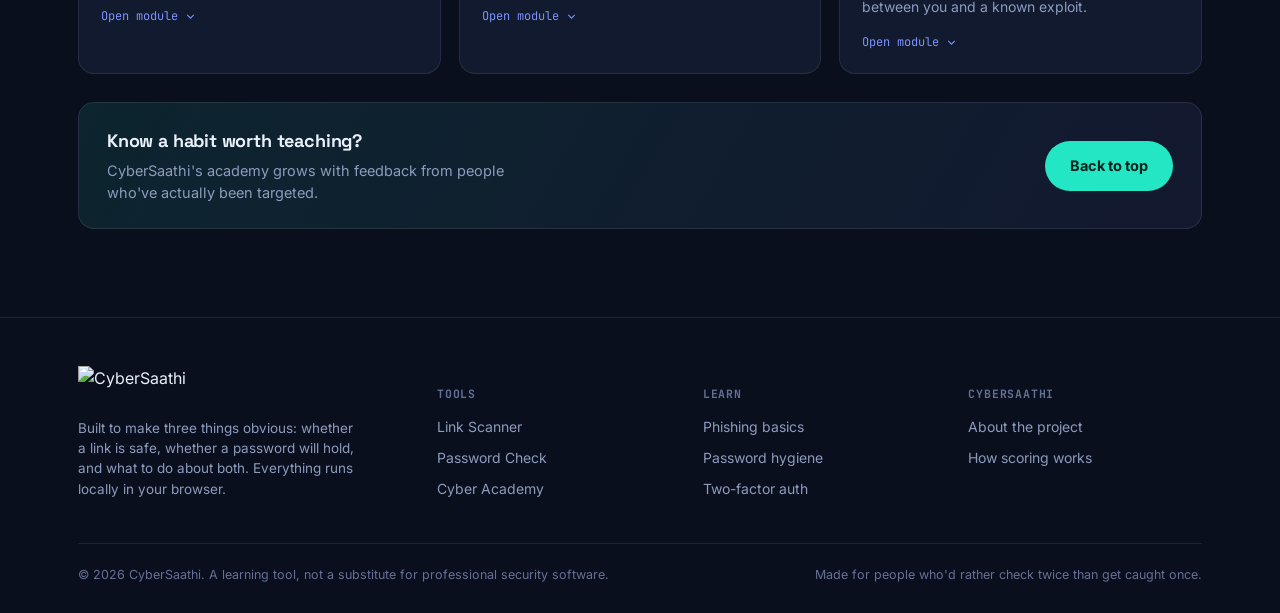
==== commit e4d8bb32: "in" ====
--- a/index.html
+++ b/index.html
@@ -9,6 +9,9 @@
 <link rel="preconnect" href="https://fonts.gstatic.com" crossorigin>
 <link href="https://fonts.googleapis.com/css2?family=Space+Grotesk:wght@400;500;600;700&family=Inter:wght@400;500;600;700;800&family=JetBrains+Mono:wght@400;500;600;700&display=swap" rel="stylesheet">
 <link rel="stylesheet" href="styles.css">
+<link rel="icon" type="image/png" sizes="32x32" href="logo-icon.png">
+<link rel="icon" type="image/png" sizes="192x192" href="logo-icon.png">
+<link rel="apple-touch-icon" href="logo-icon.png">
 </head>
 <body>
 
@@ -16,7 +19,7 @@
   <div class="wrap nav">
     <a href="#top" class="brand" style="text-decoration:none;">
       <span class="brand-mark">
-        <svg viewBox="0 0 24 24" fill="none"><path d="M12 2L4 5v6c0 5.2 3.4 9.9 8 11 4.6-1.1 8-5.8 8-11V5l-8-3z" fill="#04211c"/><path d="M9 12l2 2 4-4" stroke="#04211c" stroke-width="1.8" stroke-linecap="round" stroke-linejoin="round"/></svg>
+        <img src="logo-icon.png" alt="" width="34" height="34">
       </span>
       <span>CyberSaathi<small>YOUR SECURITY COMPANION</small></span>
     </a>
@@ -344,12 +347,7 @@
   <div class="wrap">
     <div class="foot-grid">
       <div class="foot-brand">
-        <div class="brand" style="text-decoration:none;">
-          <span class="brand-mark">
-            <svg viewBox="0 0 24 24" fill="none"><path d="M12 2L4 5v6c0 5.2 3.4 9.9 8 11 4.6-1.1 8-5.8 8-11V5l-8-3z" fill="#04211c"/><path d="M9 12l2 2 4-4" stroke="#04211c" stroke-width="1.8" stroke-linecap="round" stroke-linejoin="round"/></svg>
-          </span>
-          <span>CyberSaathi</span>
-        </div>
+        <img src="assets/logo-full-trim.png" alt="CyberSaathi" class="foot-logo">
         <p>Built to make three things obvious: whether a link is safe, whether a password will hold, and what to do about both. Everything runs locally in your browser.</p>
       </div>
       <div class="foot-col">
--- a/styles.css
+++ b/styles.css
@@ -80,12 +80,12 @@
   }
   .brand{display:flex;align-items:center;gap:10px;font-family:var(--disp);font-weight:700;font-size:19px;}
   .brand-mark{
-    width:34px;height:34px;border-radius:9px;
-    background:linear-gradient(150deg,var(--teal),var(--indigo));
+    width:36px;height:36px;
     display:flex;align-items:center;justify-content:center;flex-shrink:0;
   }
-  .brand-mark svg{width:19px;height:19px;}
+  .brand-mark img{width:100%;height:100%;object-fit:contain;}
   .brand small{display:block;font-family:var(--mono);font-weight:500;font-size:10.5px;color:var(--muted-2);letter-spacing:0.06em;}
+  .foot-logo{height:40px;width:auto;object-fit:contain;}
 
   .nav-links{display:flex;gap:6px;list-style:none;margin:0;padding:0;align-items:center;}
   .nav-links a{
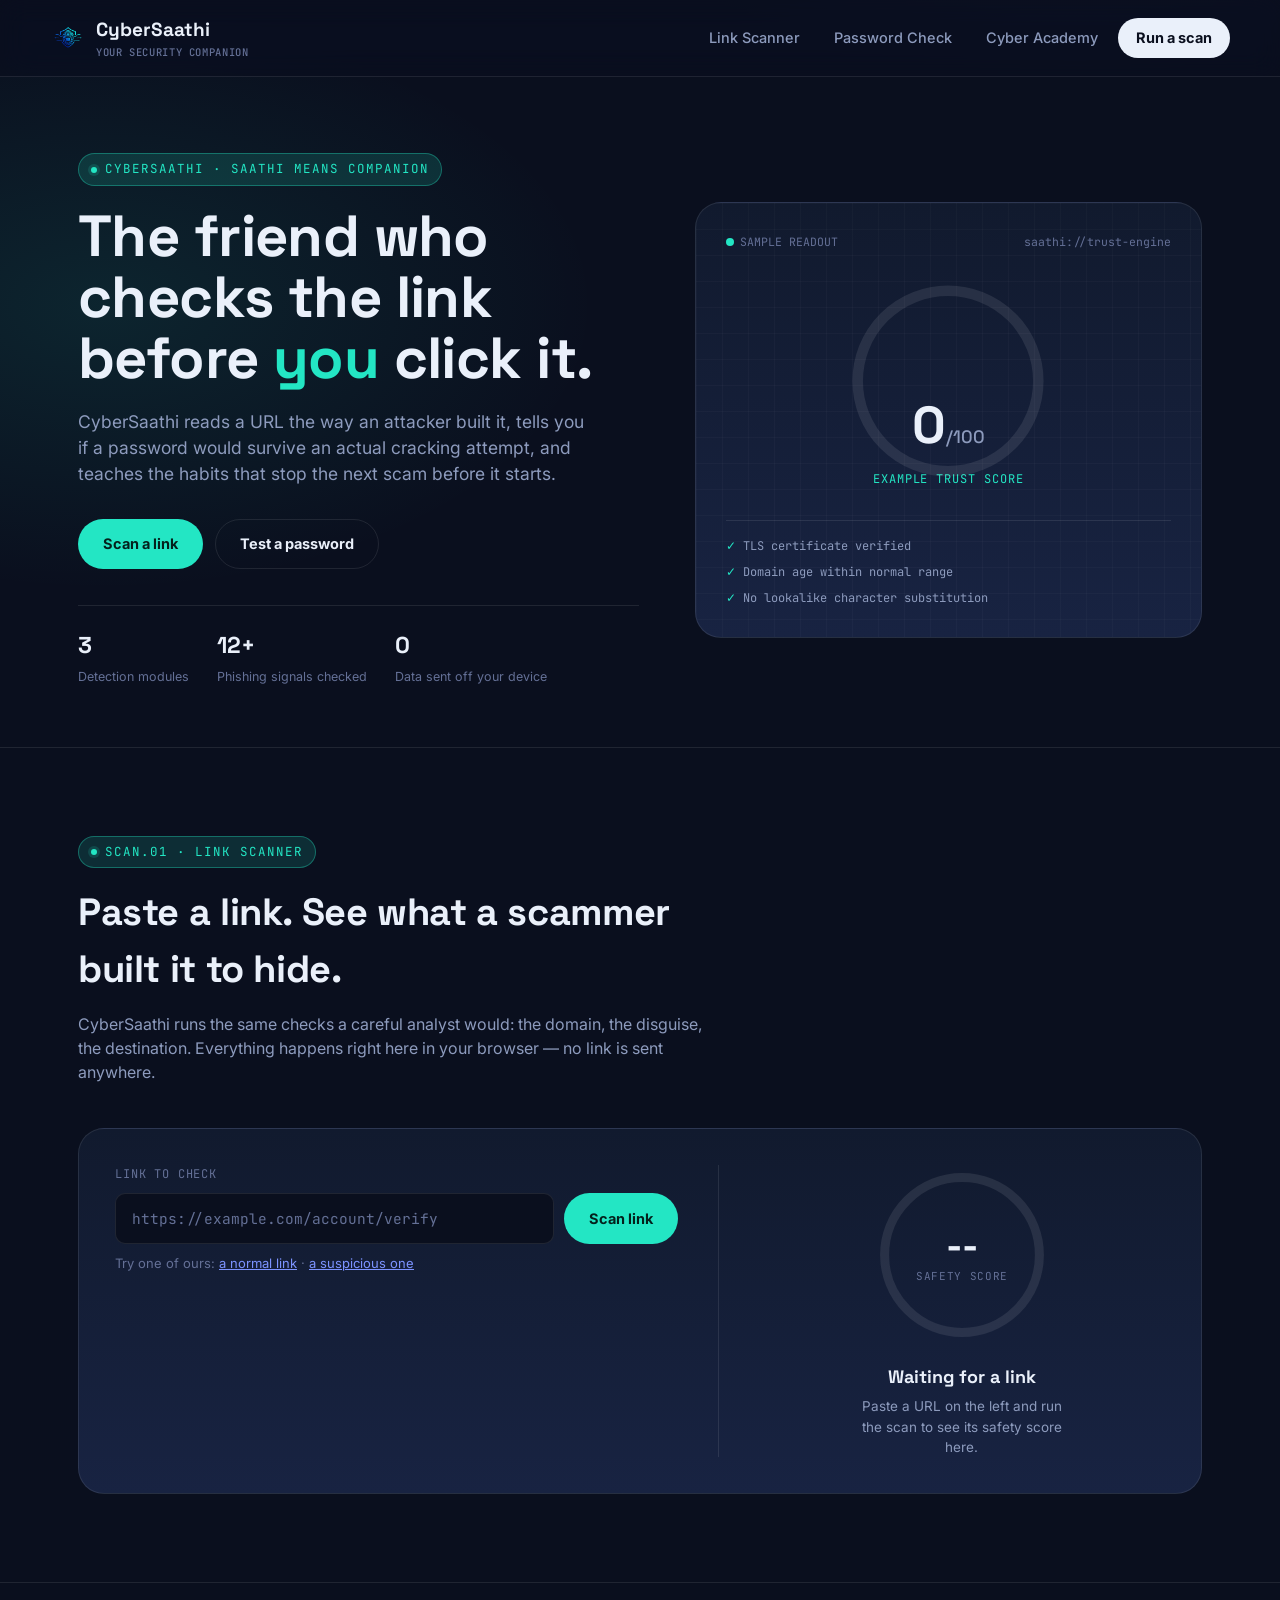
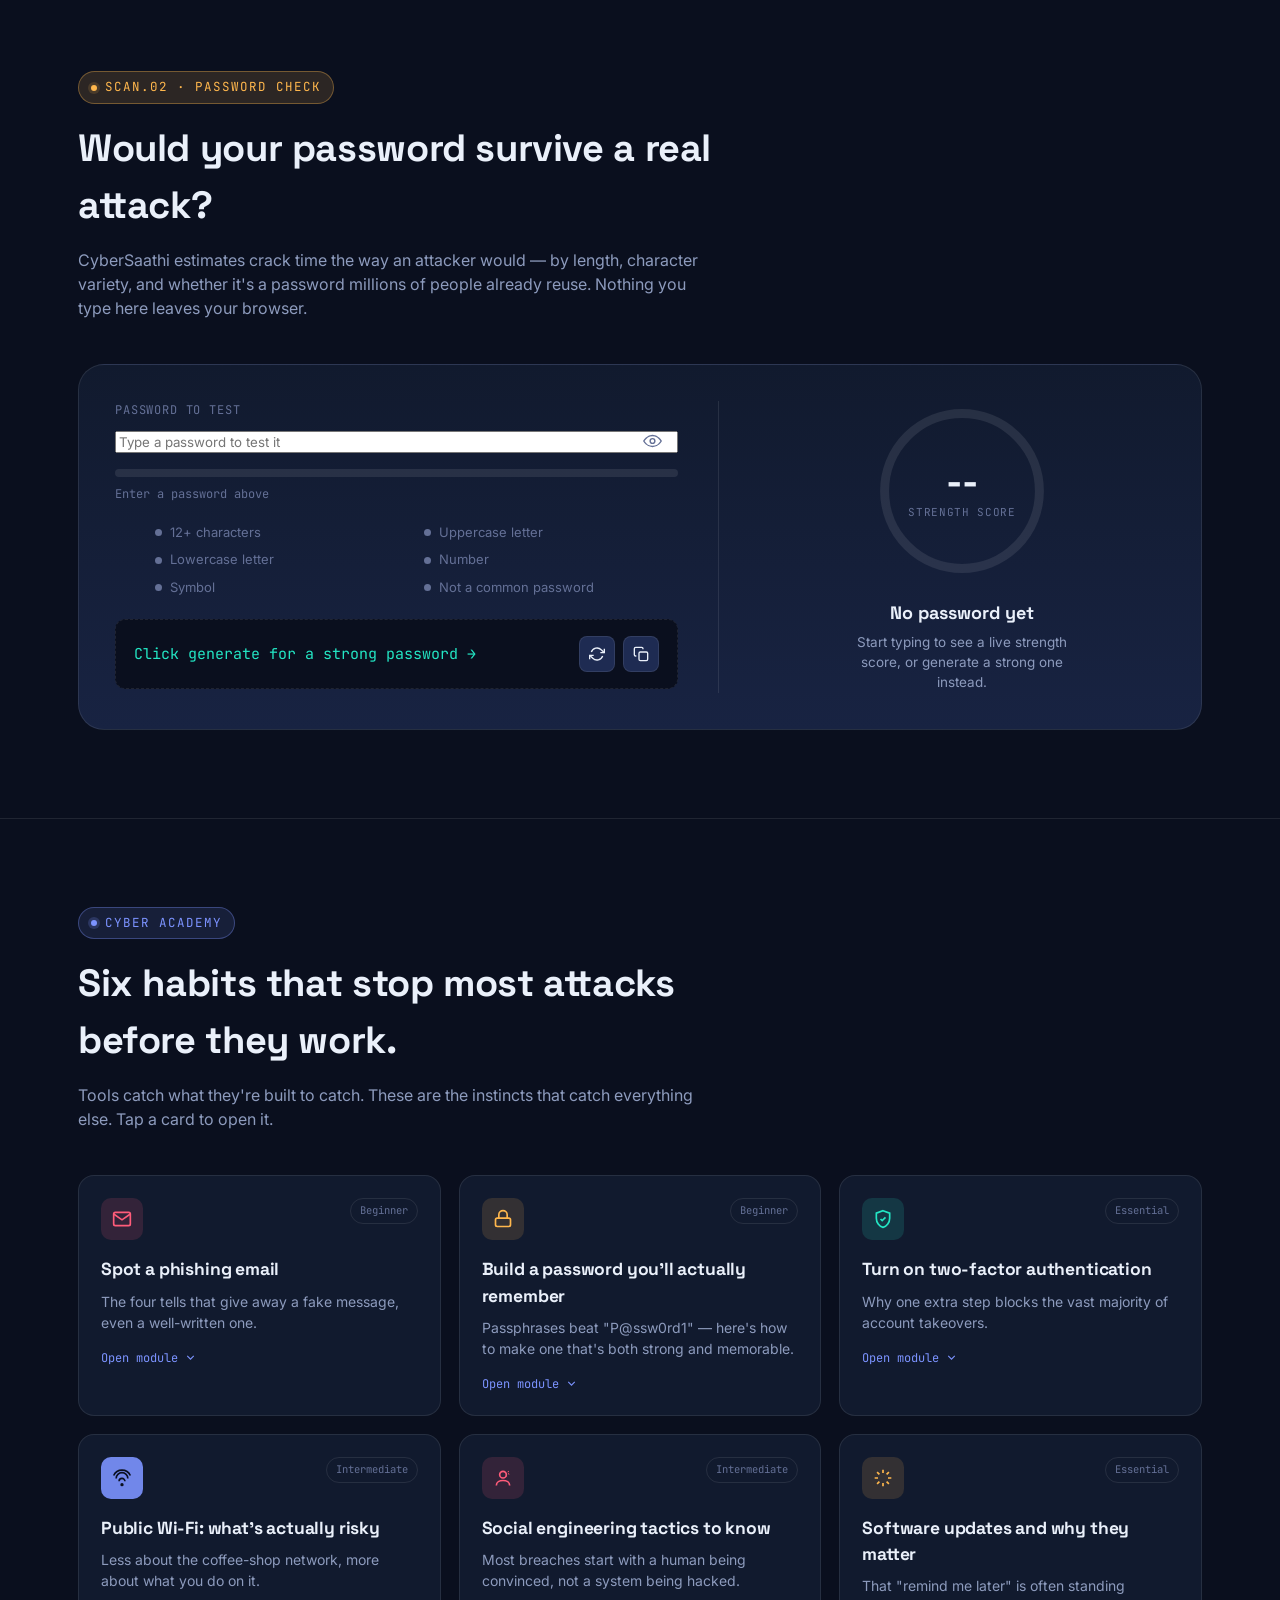
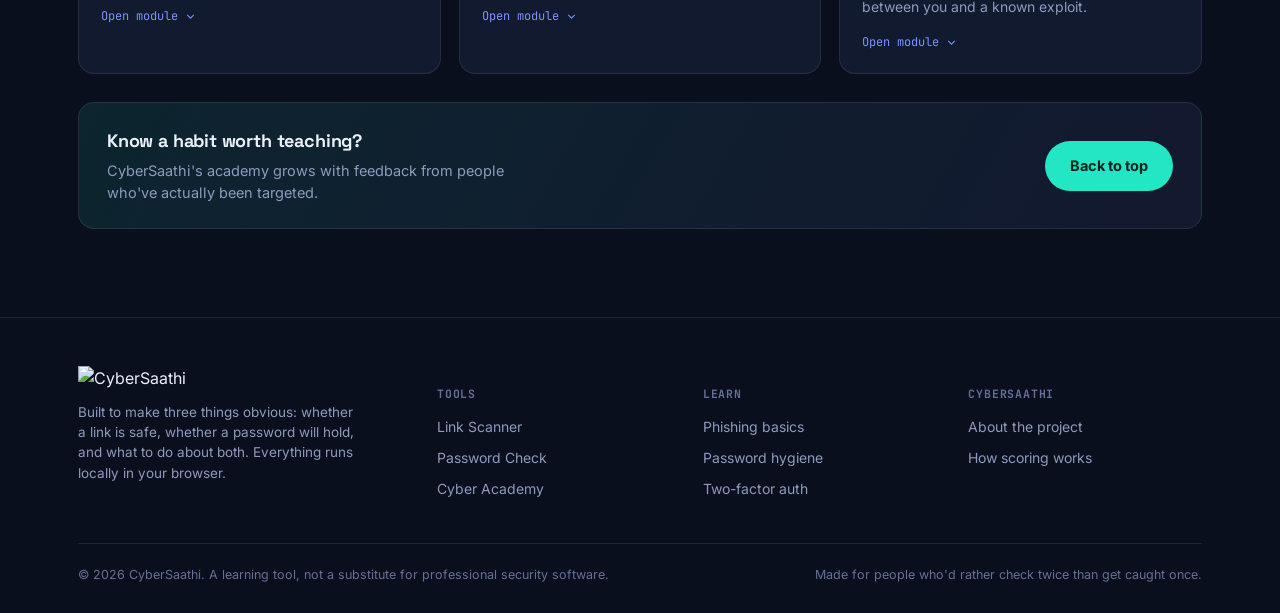
==== commit bf9d6895: "in" ====
--- a/index.html
+++ b/index.html
@@ -9,9 +9,9 @@
 <link rel="preconnect" href="https://fonts.gstatic.com" crossorigin>
 <link href="https://fonts.googleapis.com/css2?family=Space+Grotesk:wght@400;500;600;700&family=Inter:wght@400;500;600;700;800&family=JetBrains+Mono:wght@400;500;600;700&display=swap" rel="stylesheet">
 <link rel="stylesheet" href="styles.css">
-<link rel="icon" type="image/png" sizes="32x32" href="logo-icon.png">
-<link rel="icon" type="image/png" sizes="192x192" href="logo-icon.png">
-<link rel="apple-touch-icon" href="logo-icon.png">
+<link rel="icon" type="image/png" sizes="32x32" href="logo.png">
+<link rel="icon" type="image/png" sizes="192x192" href="logo.png">
+<link rel="apple-touch-icon" href="logo.png">
 </head>
 <body>
 
@@ -19,7 +19,7 @@
   <div class="wrap nav">
     <a href="#top" class="brand" style="text-decoration:none;">
       <span class="brand-mark">
-        <img src="logo-icon.png" alt="" width="34" height="34">
+        <img src="logo.png" alt="" width="34" height="34">
       </span>
       <span>CyberSaathi<small>YOUR SECURITY COMPANION</small></span>
     </a>
--- a/styles.css
+++ b/styles.css
@@ -85,7 +85,7 @@
   }
   .brand-mark img{width:100%;height:100%;object-fit:contain;}
   .brand small{display:block;font-family:var(--mono);font-weight:500;font-size:10.5px;color:var(--muted-2);letter-spacing:0.06em;}
-  .foot-logo{height:40px;width:auto;object-fit:contain;}
+  .foot-{height:40px;width:auto;object-fit:contain;}
 
   .nav-links{display:flex;gap:6px;list-style:none;margin:0;padding:0;align-items:center;}
   .nav-links a{
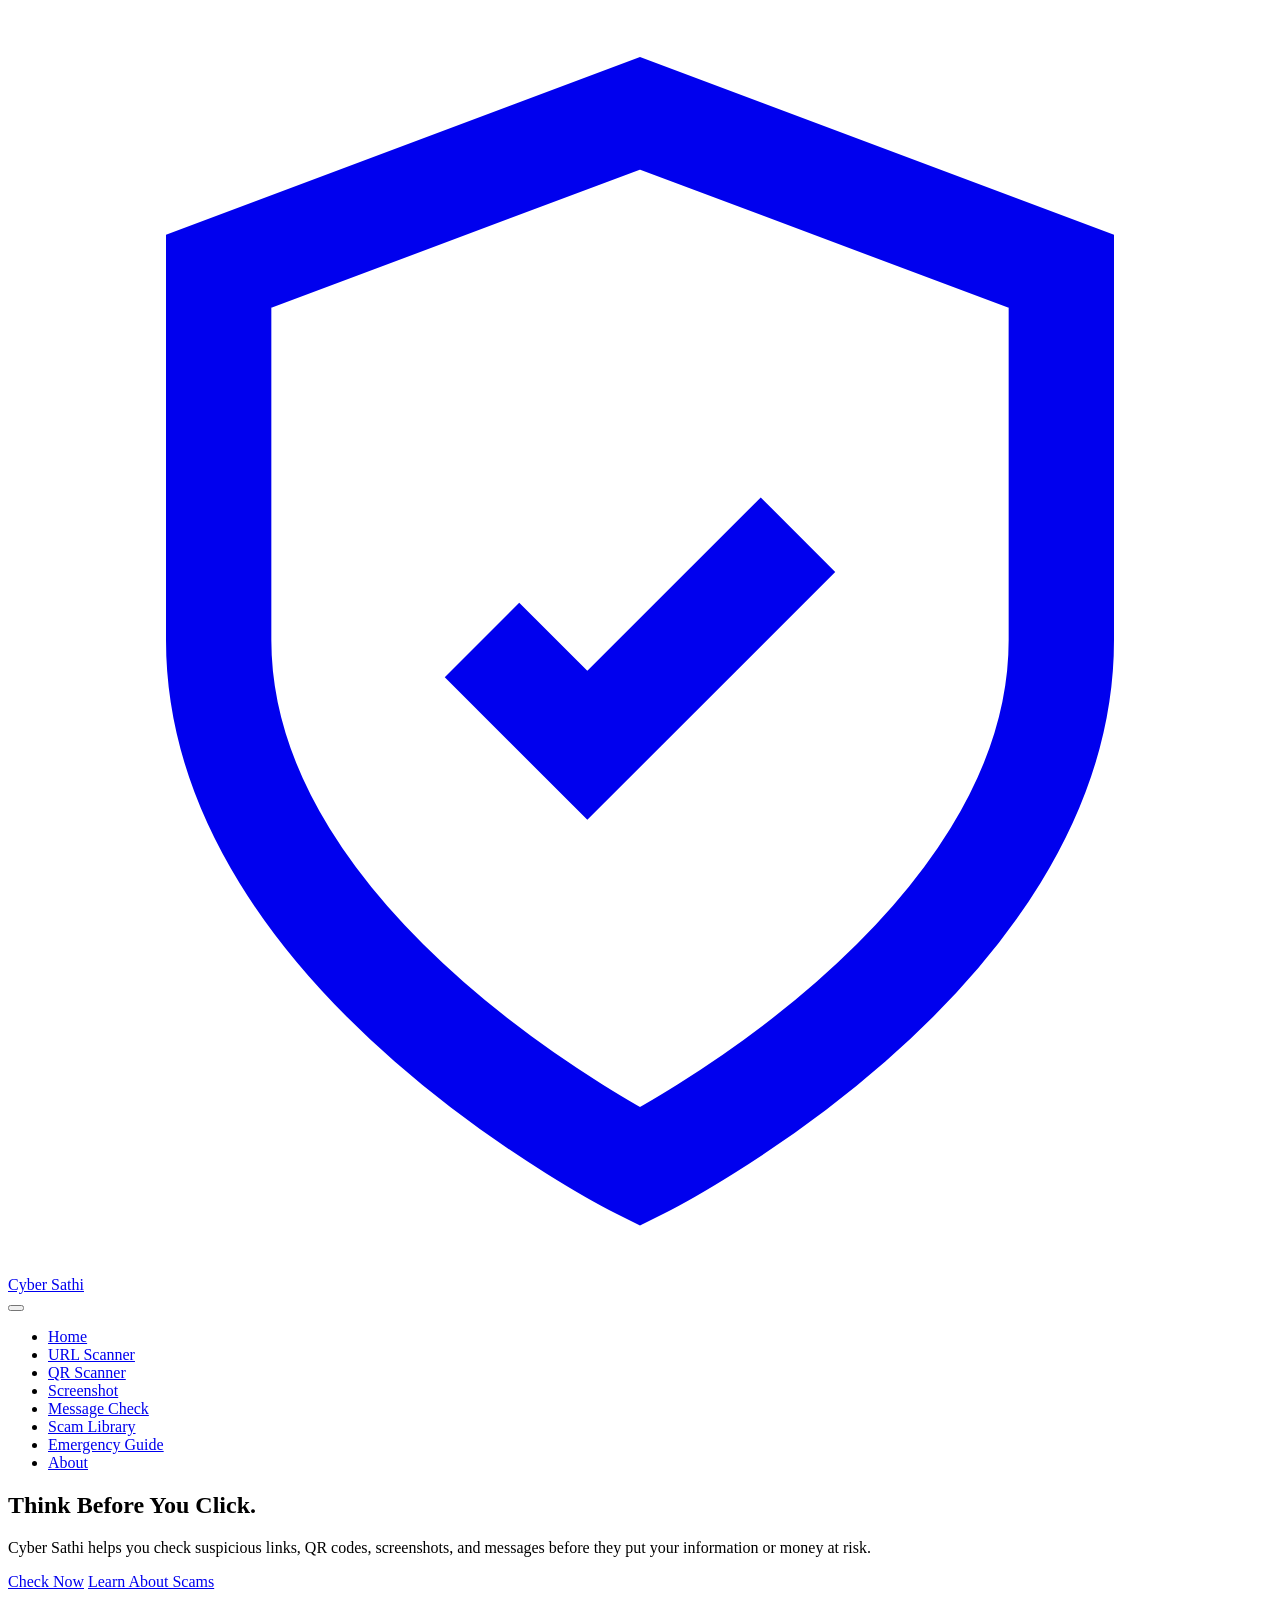
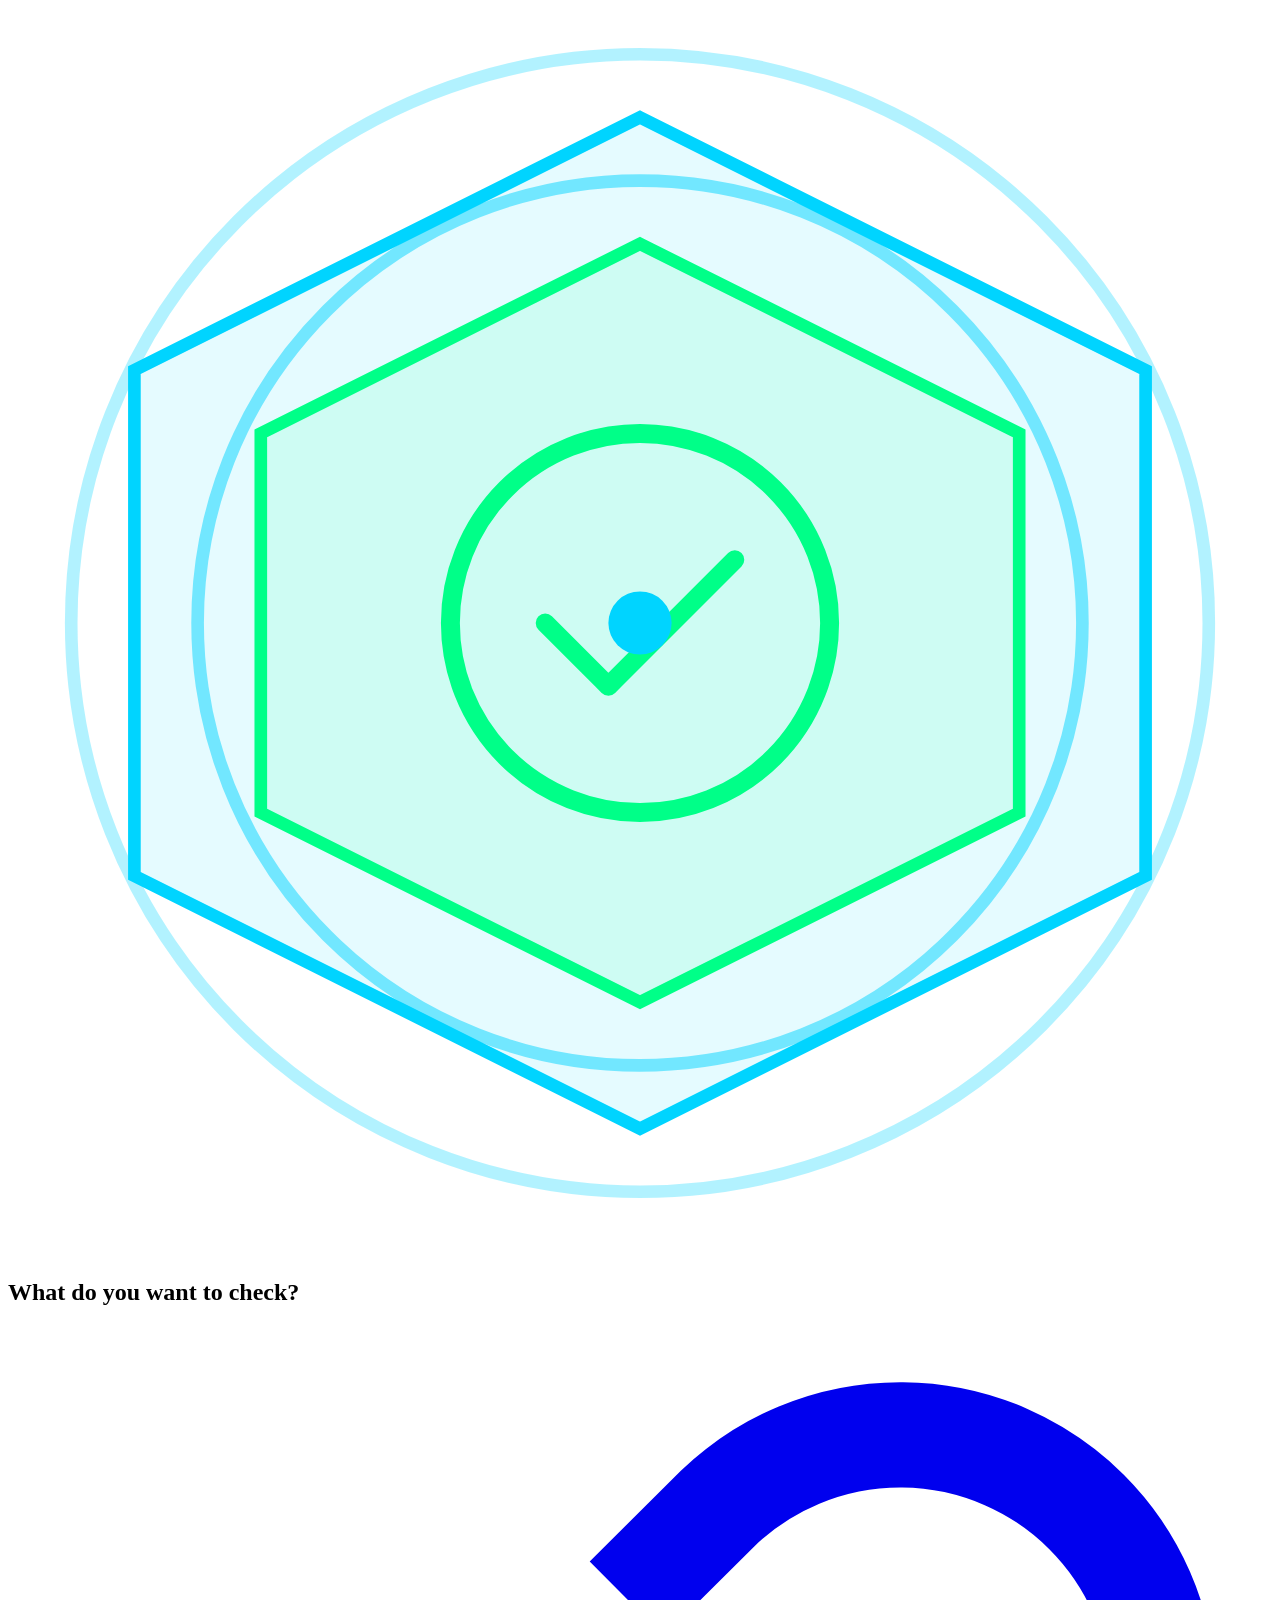
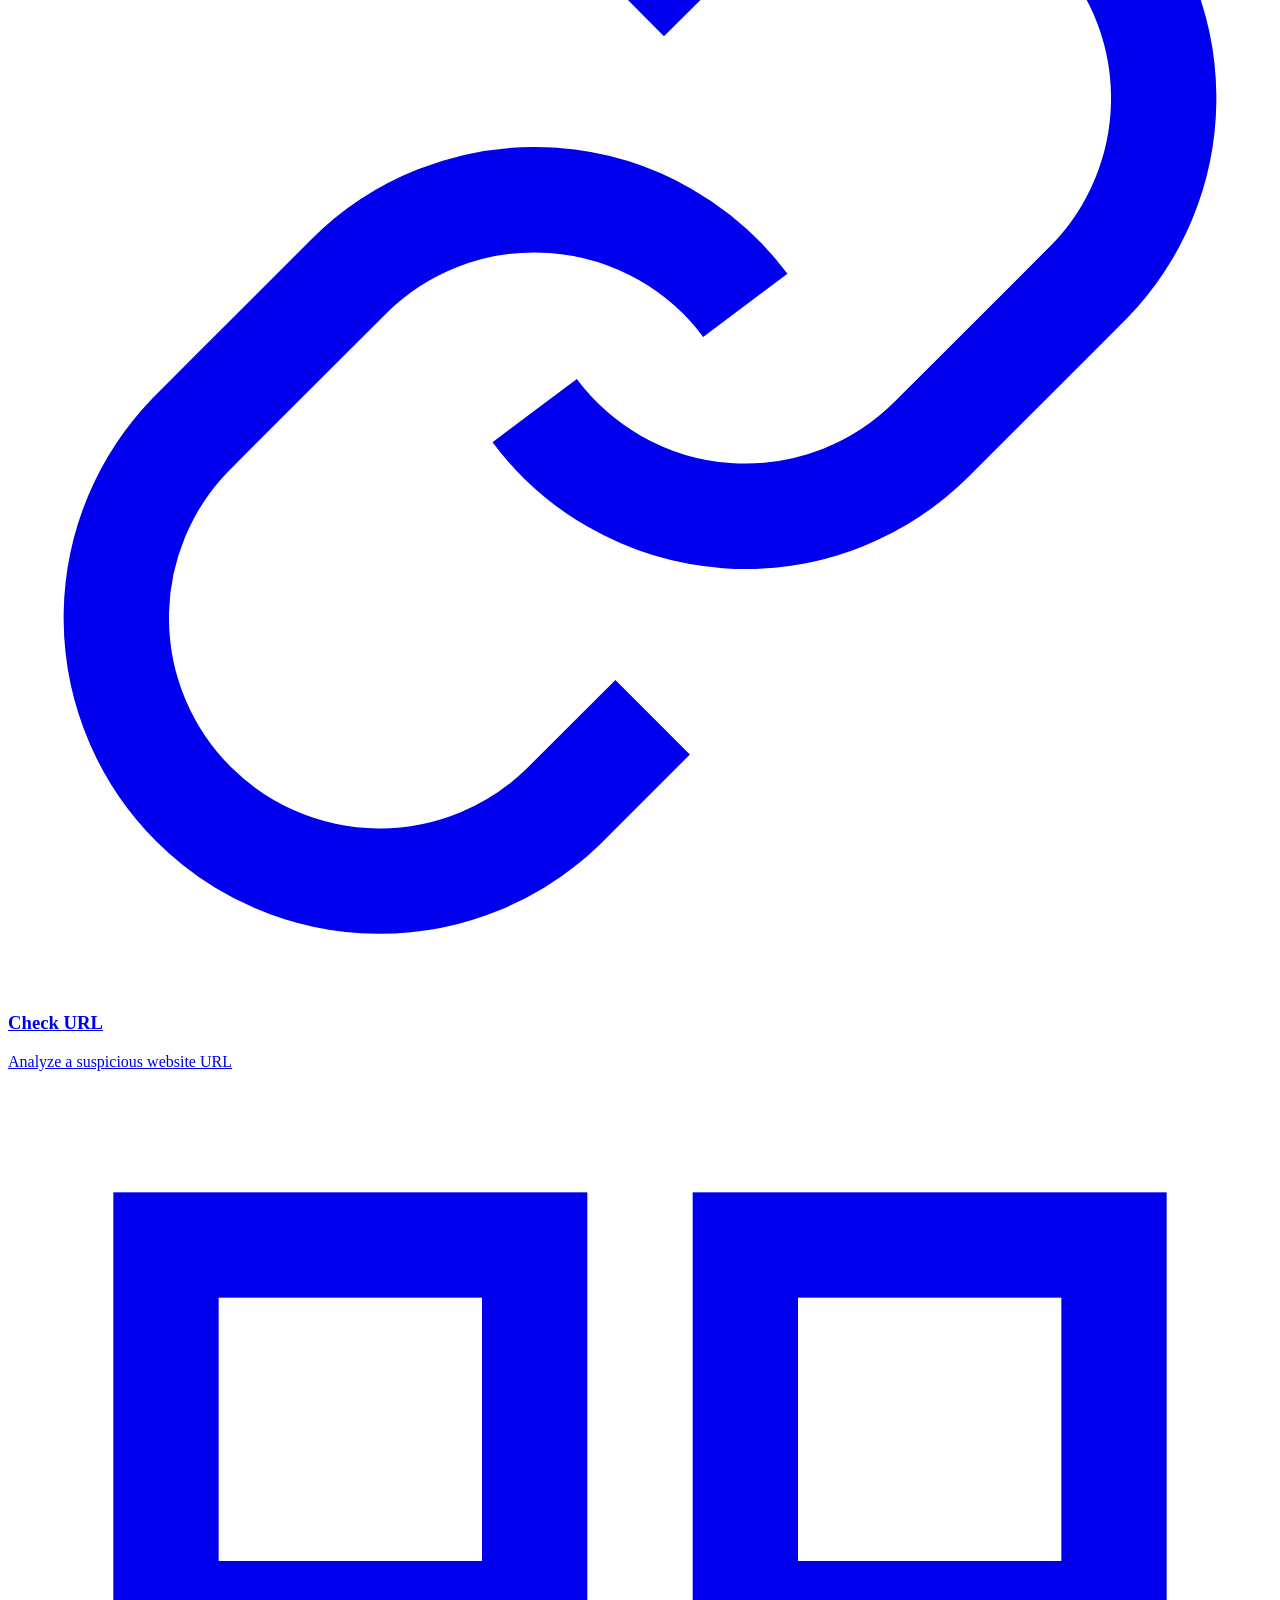
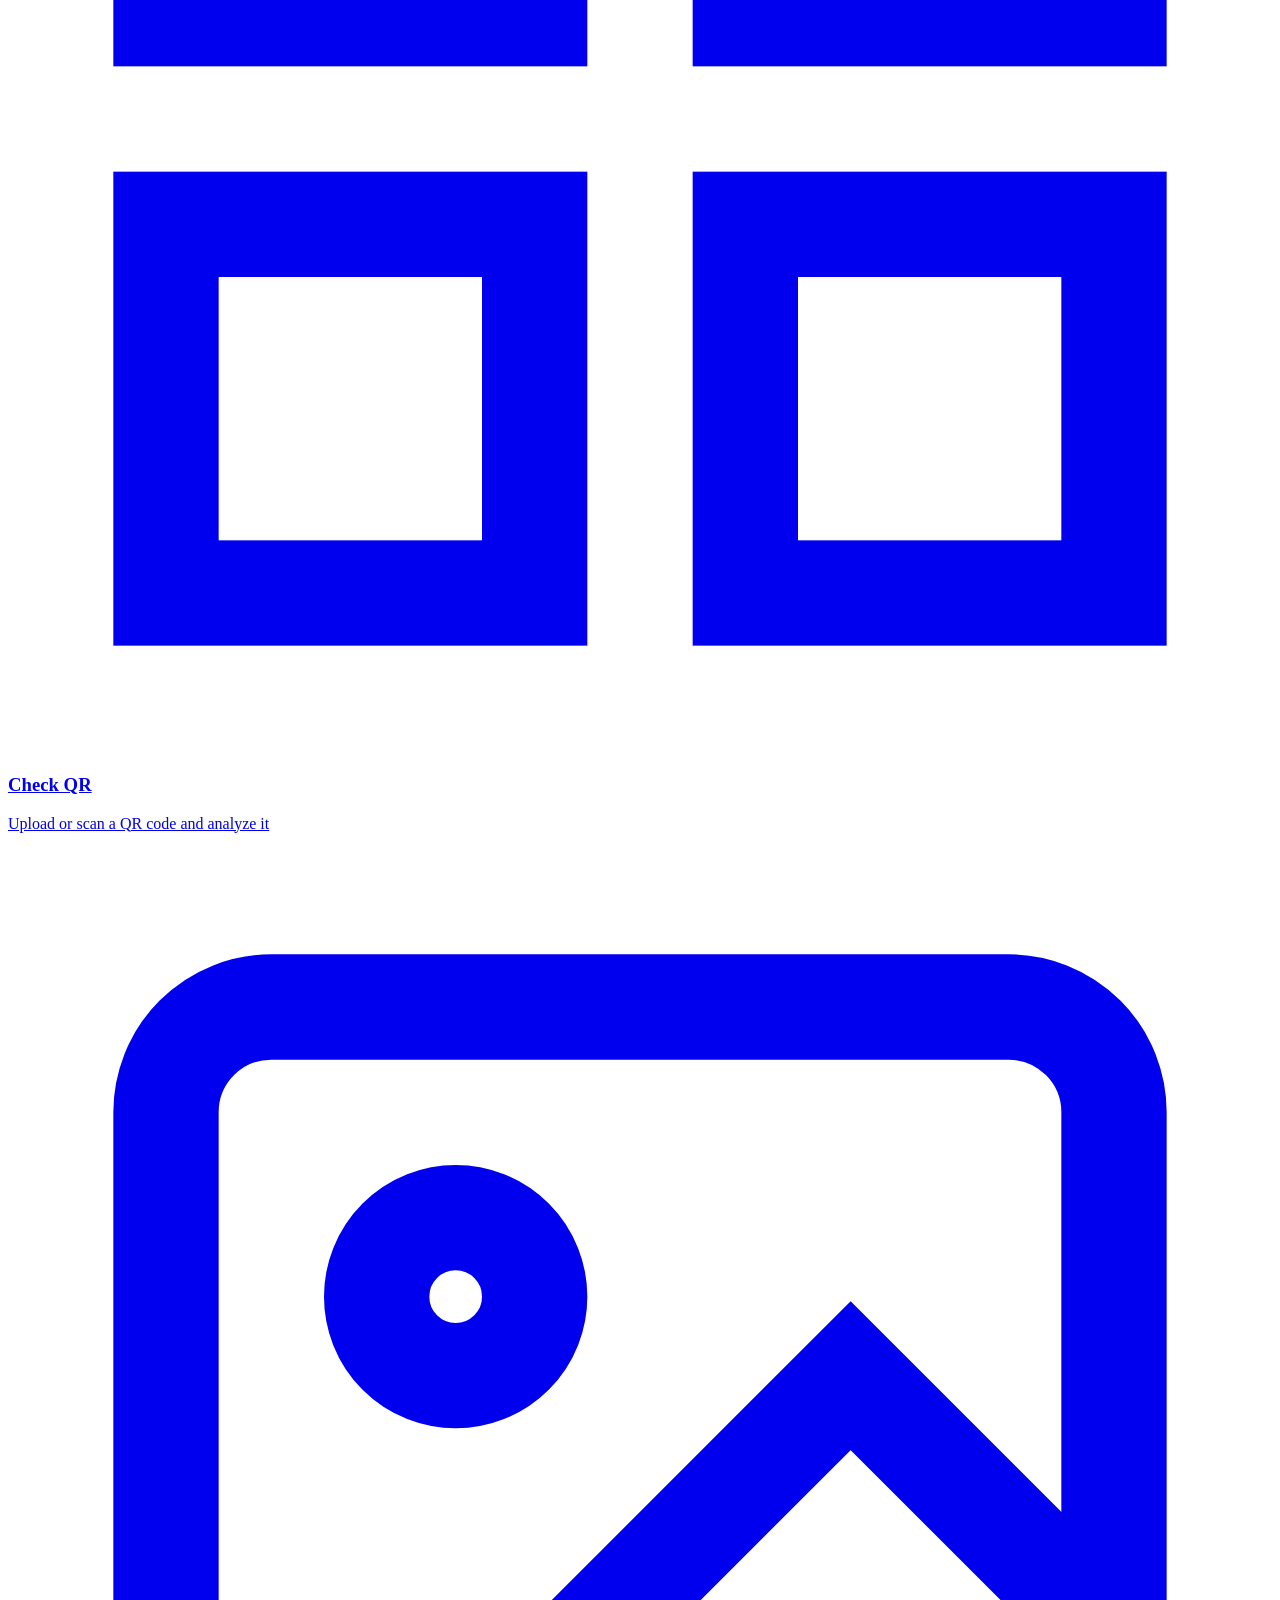
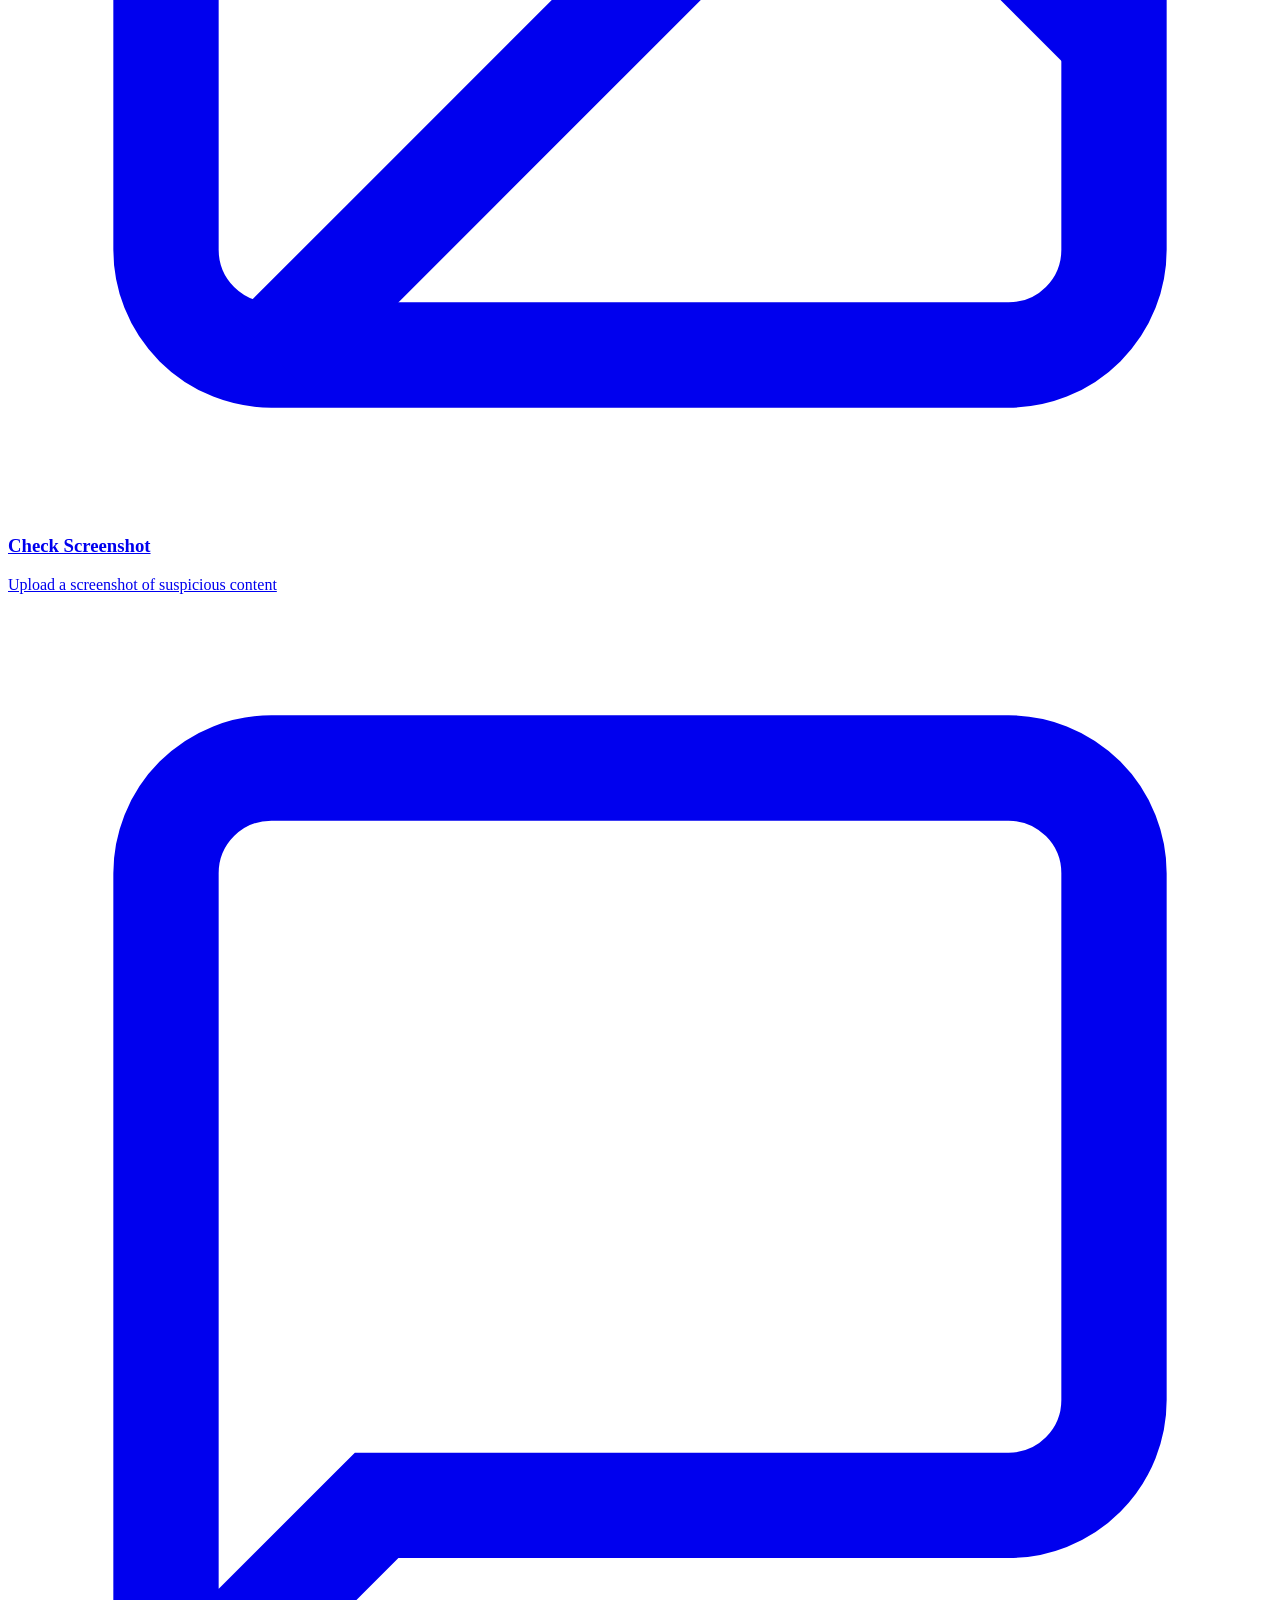
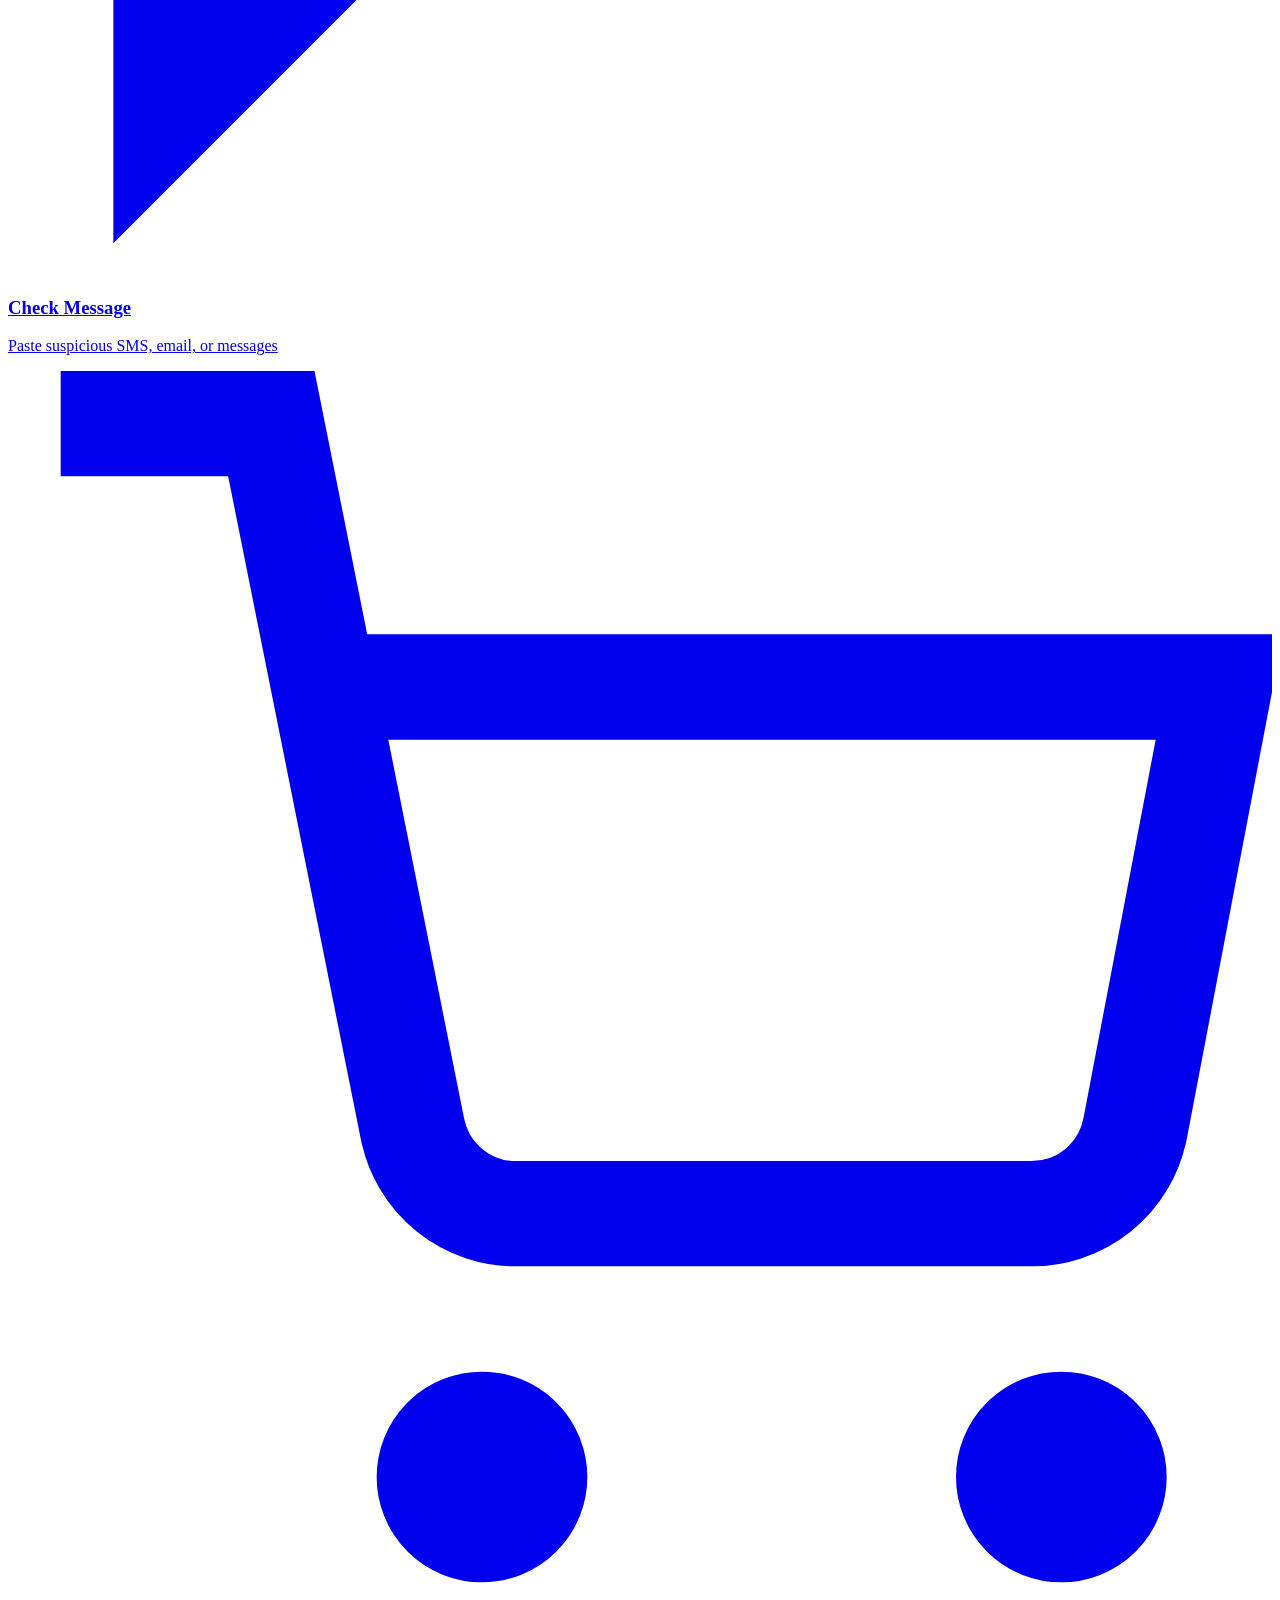
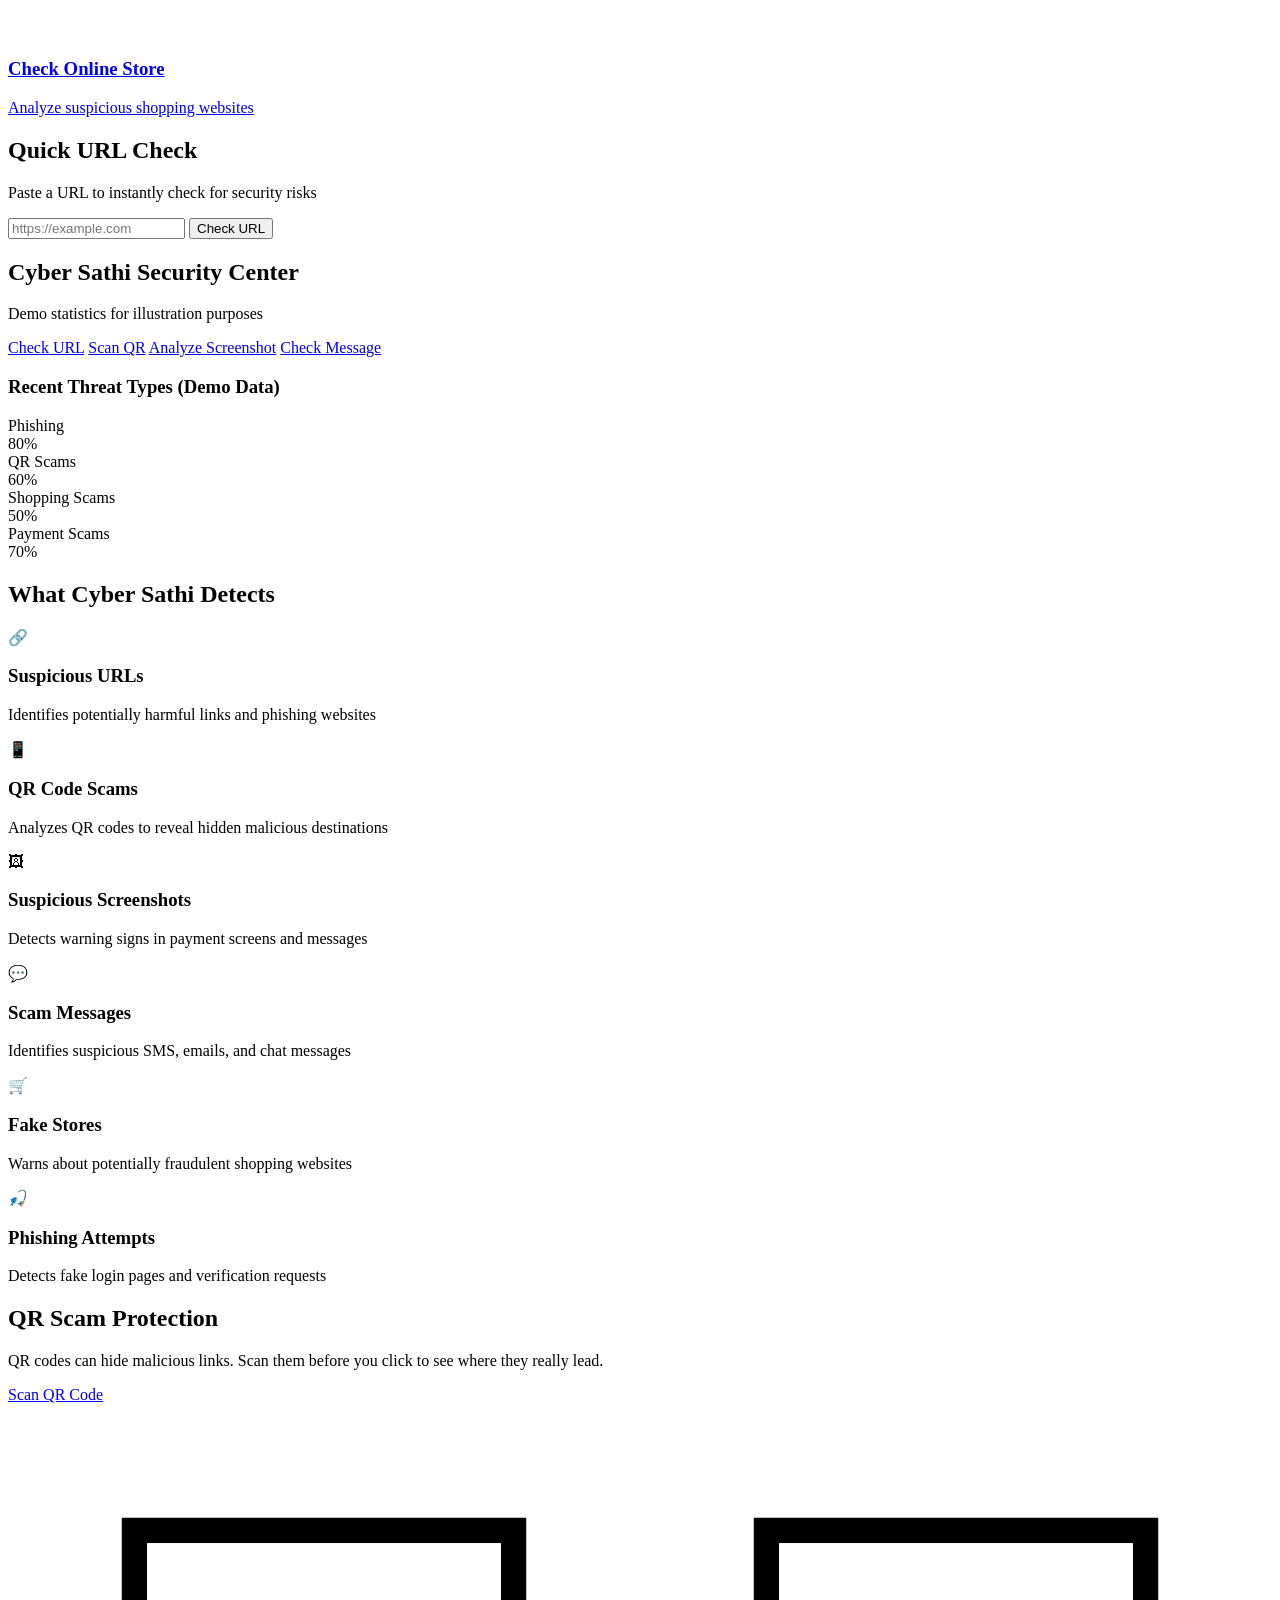
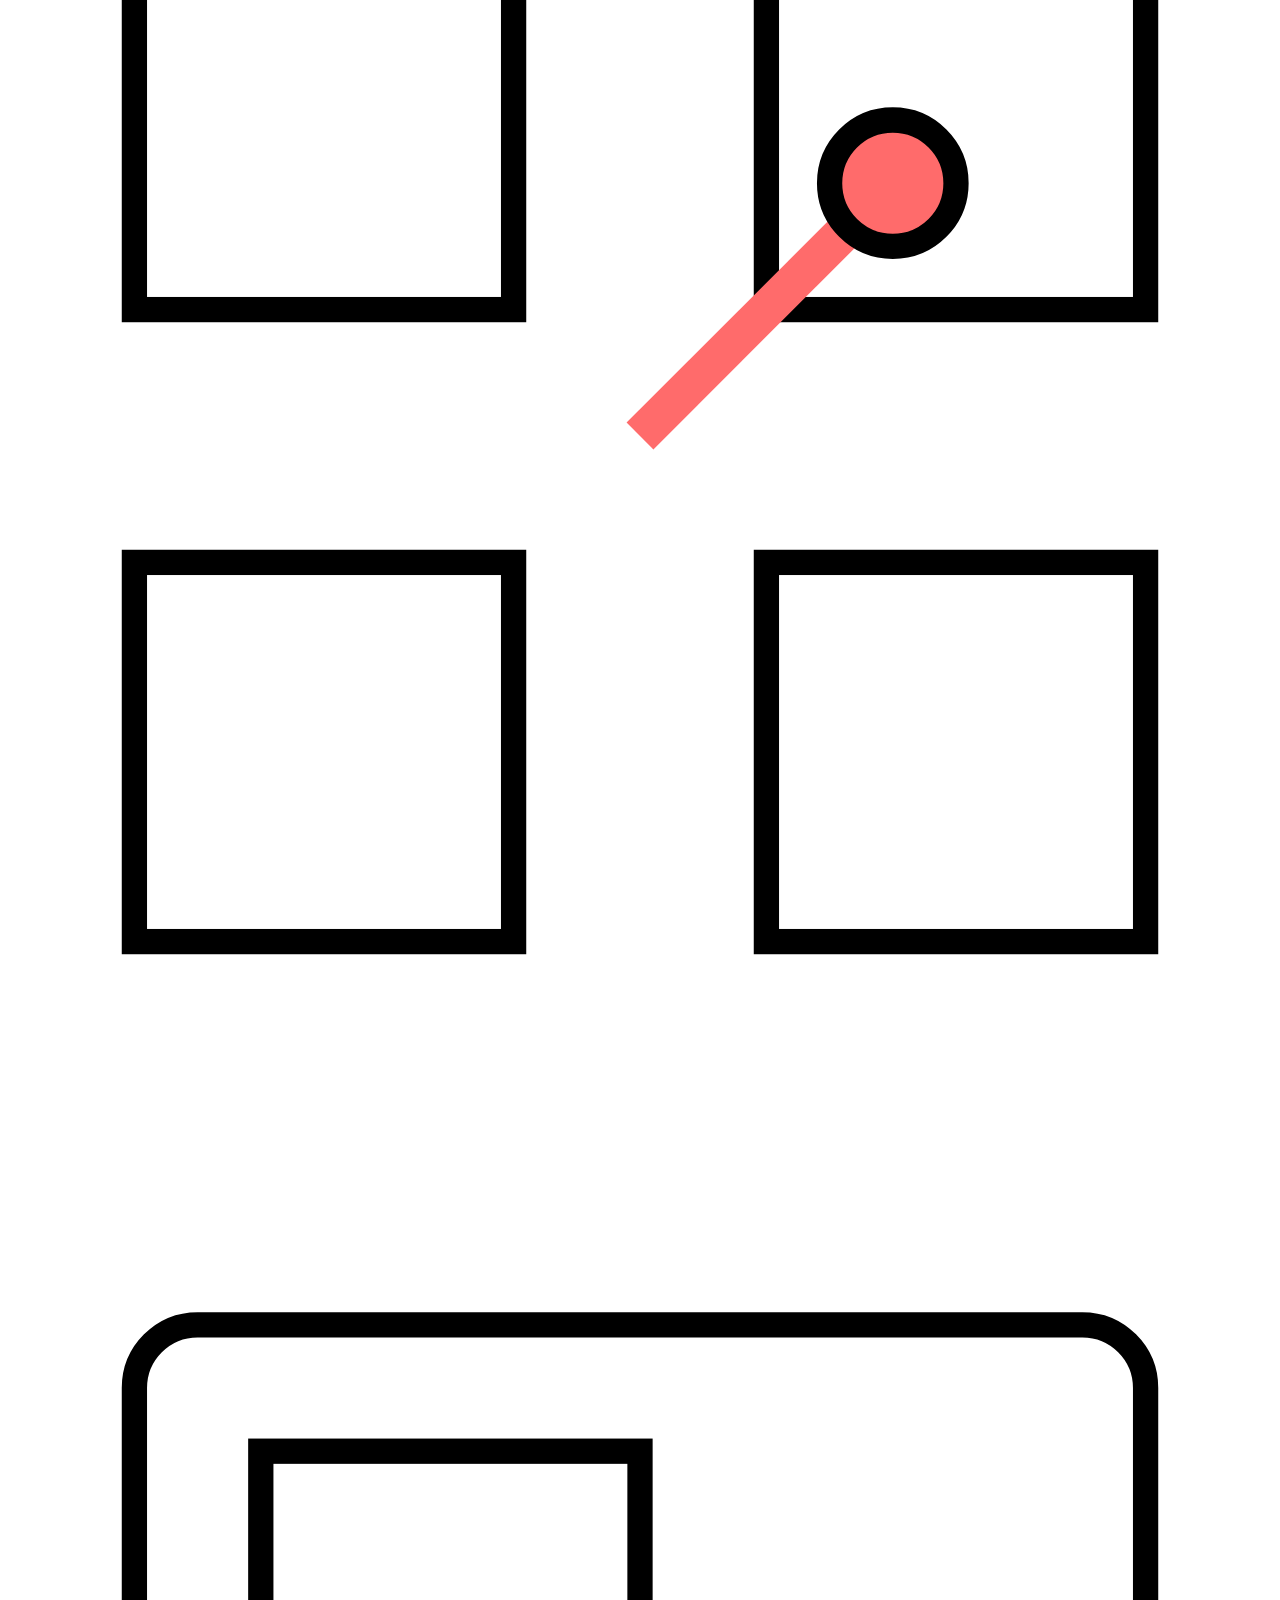
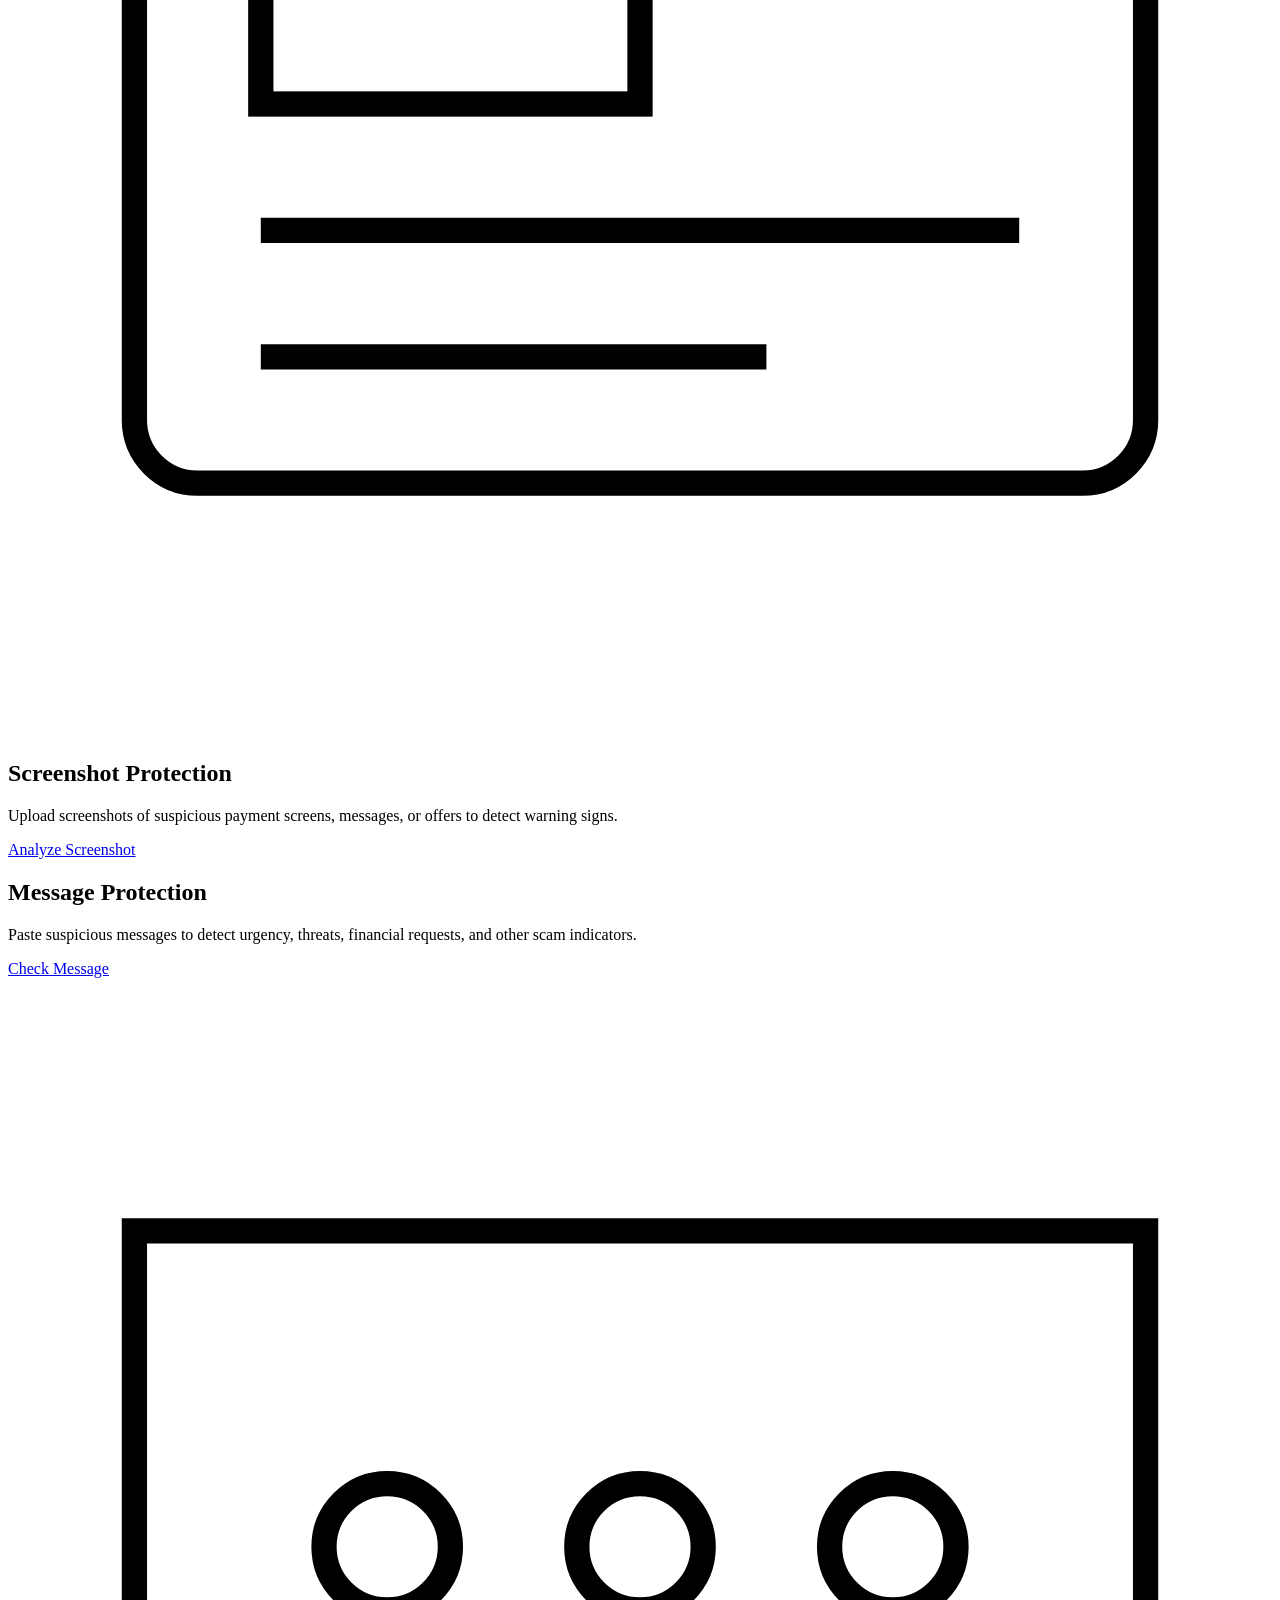
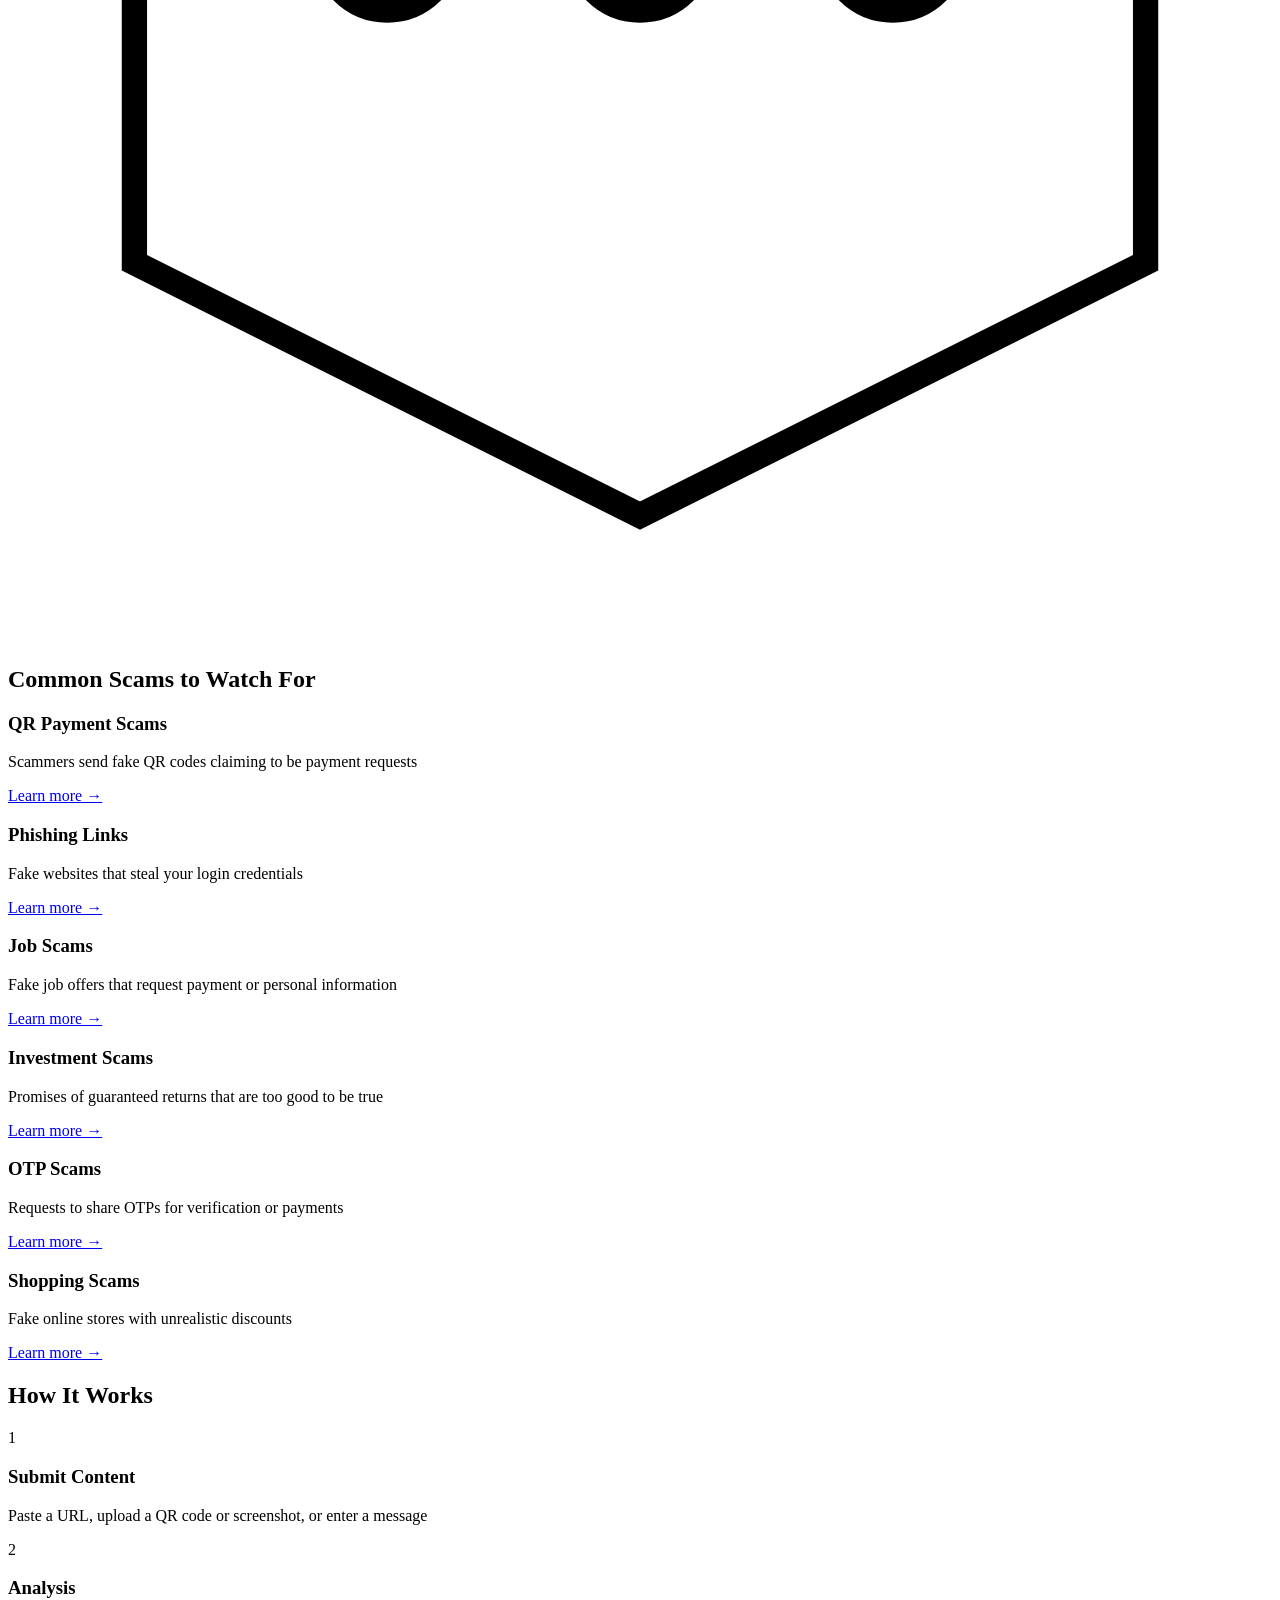
==== commit 2e243d2b: "in" ====
--- a/index.html
+++ b/index.html
@@ -1,380 +1,545 @@
 <!DOCTYPE html>
 <html lang="en">
 <head>
-<meta charset="UTF-8">
-<meta name="viewport" content="width=device-width, initial-scale=1.0">
-<title>CyberSaathi — Your Security Companion</title>
-<meta name="description" content="CyberSaathi scans links for phishing signals, checks how strong your passwords really are, and teaches the habits that keep you safe online.">
-<link rel="preconnect" href="https://fonts.googleapis.com">
-<link rel="preconnect" href="https://fonts.gstatic.com" crossorigin>
-<link href="https://fonts.googleapis.com/css2?family=Space+Grotesk:wght@400;500;600;700&family=Inter:wght@400;500;600;700;800&family=JetBrains+Mono:wght@400;500;600;700&display=swap" rel="stylesheet">
-<link rel="stylesheet" href="styles.css">
-<link rel="icon" type="image/png" sizes="32x32" href="logo.png">
-<link rel="icon" type="image/png" sizes="192x192" href="logo.png">
-<link rel="apple-touch-icon" href="logo.png">
+    <meta charset="UTF-8">
+    <meta name="viewport" content="width=device-width, initial-scale=1.0">
+    <title>Cyber Sathi | Your Digital Safety Companion</title>
+    <meta name="description" content="Cyber Sathi helps you check suspicious links, QR codes, screenshots, and messages before they put your information or money at risk. Think Before You Click.">
+    <meta name="keywords" content="cybersecurity, phishing detection, QR code safety, scam protection, URL checker, digital safety">
+    <meta name="author" content="Cyber Sathi">
+    
+    <!-- Open Graph Metadata -->
+    <meta property="og:title" content="Cyber Sathi | Your Digital Safety Companion">
+    <meta property="og:description" content="Check suspicious links, QR codes, screenshots, and messages before they put your information or money at risk.">
+    <meta property="og:type" content="website">
+    <meta property="og:url" content="https://cybersathi.github.io">
+    <meta property="og:image" content="assets/images/cyber-sathi-og.jpg">
+    
+    <!-- Twitter Card -->
+    <meta name="twitter:card" content="summary_large_image">
+    <meta name="twitter:title" content="Cyber Sathi | Your Digital Safety Companion">
+    <meta name="twitter:description" content="Think Before You Click. Check suspicious links, QR codes, and messages.">
+    
+    <link rel="icon" type="image/svg+xml" href="favicon.svg">
+    <link rel="stylesheet" href="css/style.css">
+    <link rel="stylesheet" href="css/responsive.css">
 </head>
 <body>
-
-<header>
-  <div class="wrap nav">
-    <a href="#top" class="brand" style="text-decoration:none;">
-      <span class="brand-mark">
-        <img src="logo.png" alt="" width="34" height="34">
-      </span>
-      <span>CyberSaathi<small>YOUR SECURITY COMPANION</small></span>
-    </a>
-    <nav class="nav-links" id="navLinks">
-      <a href="#url-check">Link Scanner</a>
-      <a href="#password-check">Password Check</a>
-      <a href="#academy">Cyber Academy</a>
-      <a href="#url-check" class="nav-cta">Run a scan</a>
+    <!-- Navigation -->
+    <nav class="navbar" role="navigation" aria-label="Main navigation">
+        <div class="container">
+            <div class="nav-brand">
+                <a href="index.html" class="logo">
+                    <svg class="logo-icon" viewBox="0 0 24 24" fill="none" stroke="currentColor" stroke-width="2">
+                        <path d="M12 22s8-4 8-10V5l-8-3-8 3v7c0 6 8 10 8 10z"/>
+                        <path d="M9 12l2 2 4-4"/>
+                    </svg>
+                    <span>Cyber Sathi</span>
+                </a>
+            </div>
+            <button class="nav-toggle" aria-label="Toggle navigation menu" aria-expanded="false">
+                <span></span>
+                <span></span>
+                <span></span>
+            </button>
+            <ul class="nav-menu">
+                <li><a href="index.html">Home</a></li>
+                <li><a href="scanner.html">URL Scanner</a></li>
+                <li><a href="qr-scanner.html">QR Scanner</a></li>
+                <li><a href="screenshot-scanner.html">Screenshot</a></li>
+                <li><a href="message-scanner.html">Message Check</a></li>
+                <li><a href="scams.html">Scam Library</a></li>
+                <li><a href="incident.html">Emergency Guide</a></li>
+                <li><a href="about.html">About</a></li>
+            </ul>
+        </div>
     </nav>
-    <button class="burger" id="burgerBtn" aria-label="Toggle menu" aria-expanded="false">
-      <svg width="18" height="18" viewBox="0 0 24 24" fill="none" stroke="currentColor" stroke-width="2"><path d="M3 6h18M3 12h18M3 18h18"/></svg>
-    </button>
-  </div>
-</header>
-
-<main id="top">
-
-  <!-- HERO -->
-  <section class="hero">
-    <div class="wrap">
-      <div>
-        <span class="tag">CyberSaathi · saathi means companion</span>
-        <h1>The friend who checks the link<br>before <em>you</em> click it.</h1>
-        <p class="lede">CyberSaathi reads a URL the way an attacker built it, tells you if a password would survive an actual cracking attempt, and teaches the habits that stop the next scam before it starts.</p>
-        <div class="hero-actions">
-          <a href="#url-check" class="btn btn-primary">Scan a link</a>
-          <a href="#password-check" class="btn btn-ghost">Test a password</a>
-        </div>
-        <div class="hero-stats">
-          <div><b>3</b><span>Detection modules</span></div>
-          <div><b>12+</b><span>Phishing signals checked</span></div>
-          <div><b>0</b><span>Data sent off your device</span></div>
-        </div>
-      </div>
-
-      <div class="hud">
-        <div class="hud-top">
-          <span><span class="hud-dot"></span>SAMPLE READOUT</span>
-          <span>saathi://trust-engine</span>
-        </div>
-        <div class="gauge-wrap">
-          <div class="score-ring" style="width:210px;height:210px;">
-            <svg viewBox="0 0 200 200" width="210" height="210">
-              <circle class="track" cx="100" cy="100" r="86"></circle>
-              <circle class="bar" id="heroRing" cx="100" cy="100" r="86" stroke="#23e6c4"
-                stroke-dasharray="540" stroke-dashoffset="540"></circle>
-            </svg>
-          </div>
-          <div class="gauge-num" id="heroNum">0<span>/100</span></div>
-          <div class="gauge-label">Example trust score</div>
-        </div>
-        <div class="hud-log">
-          <span class="ok">TLS certificate verified</span>
-          <span class="ok">Domain age within normal range</span>
-          <span class="ok">No lookalike character substitution</span>
-        </div>
-      </div>
-    </div>
-  </section>
-
-  <!-- URL PHISHING SCANNER -->
-  <section class="block" id="url-check">
-    <div class="wrap">
-      <div class="block-head">
-        <span class="tag">SCAN.01 · Link Scanner</span>
-        <h2>Paste a link. See what a scammer built it to hide.</h2>
-        <p>CyberSaathi runs the same checks a careful analyst would: the domain, the disguise, the destination. Everything happens right here in your browser — no link is sent anywhere.</p>
-      </div>
-
-      <div class="panel">
-        <div class="tool-grid">
-          <div class="tool-left">
-            <label class="field-label" for="urlInput">Link to check</label>
-            <div class="input-row">
-              <input type="text" id="urlInput" placeholder="https://example.com/account/verify" autocomplete="off" spellcheck="false">
-              <button class="btn btn-primary" id="scanBtn">Scan link</button>
-            </div>
-            <p class="helper">Try one of ours: <button type="button" data-sample="safe">a normal link</button> · <button type="button" data-sample="risky">a suspicious one</button></p>
-
-            <div class="result" id="urlResult">
-              <div class="verdict" id="urlVerdict">
-                <div class="vicon" id="urlVicon"></div>
-                <div>
-                  <strong id="urlVerdictTitle">—</strong>
-                  <small id="urlVerdictSub">—</small>
-                </div>
-              </div>
-              <ul class="checklist" id="urlChecklist"></ul>
-            </div>
-          </div>
-
-          <div class="tool-right">
-            <div class="score-ring">
-              <svg viewBox="0 0 200 200">
-                <circle class="track" cx="100" cy="100" r="86"></circle>
-                <circle class="bar" id="urlRing" cx="100" cy="100" r="86" stroke="#8d9bbd" stroke-dasharray="540" stroke-dashoffset="540"></circle>
-              </svg>
-              <div class="score-center">
-                <b id="urlScoreNum">--</b>
-                <span>Safety score</span>
-              </div>
-            </div>
-            <div class="score-title" id="urlScoreTitle">Waiting for a link</div>
-            <div class="score-sub" id="urlScoreSub">Paste a URL on the left and run the scan to see its safety score here.</div>
-          </div>
-        </div>
-      </div>
-    </div>
-  </section>
-
-  <!-- PASSWORD CHECKER -->
-  <section class="block" id="password-check">
-    <div class="wrap">
-      <div class="block-head">
-        <span class="tag amber">SCAN.02 · Password Check</span>
-        <h2>Would your password survive a real attack?</h2>
-        <p>CyberSaathi estimates crack time the way an attacker would — by length, character variety, and whether it's a password millions of people already reuse. Nothing you type here leaves your browser.</p>
-      </div>
-
-      <div class="panel">
-        <div class="tool-grid">
-          <div class="tool-left">
-            <label class="field-label" for="pwInput">Password to test</label>
-            <div class="pw-input-wrap">
-              <input type="password" id="pwInput" placeholder="Type a password to test it" autocomplete="off" spellcheck="false">
-              <button class="pw-toggle" id="pwToggle" aria-label="Show password" type="button">
-                <svg width="19" height="19" viewBox="0 0 24 24" fill="none" stroke="currentColor" stroke-width="1.8"><path d="M1 12s4-7 11-7 11 7 11 7-4 7-11 7-11-7-11-7z"/><circle cx="12" cy="12" r="3"/></svg>
-              </button>
-            </div>
-
-            <div class="meter"><div class="meter-bar" id="pwMeterBar"></div></div>
-            <div class="pw-meta">
-              <span id="pwStrengthLabel">Enter a password above</span>
-              <span id="pwEntropy"></span>
-            </div>
-            <p class="helper pw-crack" id="pwCrackTime"></p>
-
-            <ul class="req-grid" id="pwReqs">
-              <li data-req="len"><span class="dot"></span>12+ characters</li>
-              <li data-req="upper"><span class="dot"></span>Uppercase letter</li>
-              <li data-req="lower"><span class="dot"></span>Lowercase letter</li>
-              <li data-req="digit"><span class="dot"></span>Number</li>
-              <li data-req="symbol"><span class="dot"></span>Symbol</li>
-              <li data-req="common"><span class="dot"></span>Not a common password</li>
-            </ul>
-
-            <div class="suggest-box">
-              <code id="suggestedPw">Click generate for a strong password →</code>
-              <div class="suggest-actions">
-                <button class="icon-btn" id="regenBtn" title="Generate new" aria-label="Generate new password" type="button">
-                  <svg width="16" height="16" viewBox="0 0 24 24" fill="none" stroke="currentColor" stroke-width="2"><path d="M23 4v6h-6M1 20v-6h6"/><path d="M3.51 9a9 9 0 0114.85-3.36L23 10M1 14l4.64 4.36A9 9 0 0020.49 15"/></svg>
-                </button>
-                <button class="icon-btn" id="copyBtn" title="Copy password" aria-label="Copy password" type="button">
-                  <svg width="16" height="16" viewBox="0 0 24 24" fill="none" stroke="currentColor" stroke-width="2"><rect x="9" y="9" width="13" height="13" rx="2"/><path d="M5 15H4a2 2 0 01-2-2V4a2 2 0 012-2h9a2 2 0 012 2v1"/></svg>
-                </button>
-              </div>
-            </div>
-          </div>
-
-          <div class="tool-right">
-            <div class="score-ring">
-              <svg viewBox="0 0 200 200">
-                <circle class="track" cx="100" cy="100" r="86"></circle>
-                <circle class="bar" id="pwRing" cx="100" cy="100" r="86" stroke="#8d9bbd" stroke-dasharray="540" stroke-dashoffset="540"></circle>
-              </svg>
-              <div class="score-center">
-                <b id="pwScoreNum">--</b>
-                <span>Strength score</span>
-              </div>
-            </div>
-            <div class="score-title" id="pwScoreTitle">No password yet</div>
-            <div class="score-sub" id="pwScoreSub">Start typing to see a live strength score, or generate a strong one instead.</div>
-          </div>
-        </div>
-      </div>
-    </div>
-  </section>
-
-  <!-- CYBER ACADEMY -->
-  <section class="block" id="academy">
-    <div class="wrap">
-      <div class="block-head">
-        <span class="tag indigo">Cyber Academy</span>
-        <h2>Six habits that stop most attacks before they work.</h2>
-        <p>Tools catch what they're built to catch. These are the instincts that catch everything else. Tap a card to open it.</p>
-      </div>
-
-      <div class="academy-grid" id="academyGrid">
-
-        <article class="course" tabindex="0">
-          <div class="course-top">
-            <div class="course-icon" style="background:var(--coral-dim);">
-              <svg width="20" height="20" viewBox="0 0 24 24" fill="none" stroke="#ff5c7a" stroke-width="2"><path d="M22 6l-10 7L2 6"/><rect x="2" y="4" width="20" height="16" rx="2"/></svg>
-            </div>
-            <span class="course-level">Beginner</span>
-          </div>
-          <h3>Spot a phishing email</h3>
-          <p>The four tells that give away a fake message, even a well-written one.</p>
-          <div class="course-toggle">Open module <svg viewBox="0 0 24 24" fill="none" stroke="currentColor" stroke-width="2"><path d="M6 9l6 6 6-6"/></svg></div>
-          <div class="course-body">
-            <ul>
-              <li>Check the sender's actual address, not just the display name.</li>
-              <li>Urgency is a tactic — "act now or lose access" is designed to stop you thinking.</li>
-              <li>Hover any link before clicking to see where it really goes.</li>
-              <li>Real companies rarely ask for passwords or OTPs by email.</li>
-            </ul>
-          </div>
-        </article>
-
-        <article class="course" tabindex="0">
-          <div class="course-top">
-            <div class="course-icon" style="background:var(--amber-dim);">
-              <svg width="20" height="20" viewBox="0 0 24 24" fill="none" stroke="#ffb74d" stroke-width="2"><rect x="3" y="11" width="18" height="10" rx="2"/><path d="M7 11V7a5 5 0 0110 0v4"/></svg>
-            </div>
-            <span class="course-level">Beginner</span>
-          </div>
-          <h3>Build a password you'll actually remember</h3>
-          <p>Passphrases beat "P@ssw0rd1" — here's how to make one that's both strong and memorable.</p>
-          <div class="course-toggle">Open module <svg viewBox="0 0 24 24" fill="none" stroke="currentColor" stroke-width="2"><path d="M6 9l6 6 6-6"/></svg></div>
-          <div class="course-body">
-            <ul>
-              <li>Four random unrelated words beat eight random characters.</li>
-              <li>Length matters more than complexity — aim for 14+ characters.</li>
-              <li>Never reuse a password across two important accounts.</li>
-              <li>Let a password manager remember the ones you can't.</li>
-            </ul>
-          </div>
-        </article>
-
-        <article class="course" tabindex="0">
-          <div class="course-top">
-            <div class="course-icon" style="background:var(--teal-dim);">
-              <svg width="20" height="20" viewBox="0 0 24 24" fill="none" stroke="#23e6c4" stroke-width="2"><path d="M12 2l8 3v6c0 5.2-3.4 9.9-8 11-4.6-1.1-8-5.8-8-11V5l8-3z"/><path d="M9 12l2 2 4-4"/></svg>
-            </div>
-            <span class="course-level">Essential</span>
-          </div>
-          <h3>Turn on two-factor authentication</h3>
-          <p>Why one extra step blocks the vast majority of account takeovers.</p>
-          <div class="course-toggle">Open module <svg viewBox="0 0 24 24" fill="none" stroke="currentColor" stroke-width="2"><path d="M6 9l6 6 6-6"/></svg></div>
-          <div class="course-body">
-            <ul>
-              <li>An authenticator app is safer than SMS codes, which can be intercepted.</li>
-              <li>Start with email, banking, and any account tied to password resets.</li>
-              <li>Save backup codes somewhere offline, not in your inbox.</li>
-              <li>A leaked password alone can't get in once 2FA is on.</li>
-            </ul>
-          </div>
-        </article>
-
-        <article class="course" tabindex="0">
-          <div class="course-top">
-            <div class="course-icon" style="background:var(--indigo);opacity:0.9;">
-              <svg width="20" height="20" viewBox="0 0 24 24" fill="none" stroke="#0a0f1e" stroke-width="2"><path d="M5 12.5a7 7 0 0114 0M2 9a11 11 0 0120 0M8.5 16a3.5 3.5 0 017 0"/><circle cx="12" cy="20" r="1" fill="#0a0f1e"/></svg>
-            </div>
-            <span class="course-level">Intermediate</span>
-          </div>
-          <h3>Public Wi-Fi: what's actually risky</h3>
-          <p>Less about the coffee-shop network, more about what you do on it.</p>
-          <div class="course-toggle">Open module <svg viewBox="0 0 24 24" fill="none" stroke="currentColor" stroke-width="2"><path d="M6 9l6 6 6-6"/></svg></div>
-          <div class="course-body">
-            <ul>
-              <li>Most sites use HTTPS now, which limits what others on the network can see.</li>
-              <li>Avoid logging into banking or sensitive accounts on shared networks.</li>
-              <li>A VPN helps, but a fake "free VPN" app can be worse than no VPN.</li>
-              <li>Turn off auto-connect to open networks you don't recognize.</li>
-            </ul>
-          </div>
-        </article>
-
-        <article class="course" tabindex="0">
-          <div class="course-top">
-            <div class="course-icon" style="background:var(--coral-dim);">
-              <svg width="20" height="20" viewBox="0 0 24 24" fill="none" stroke="#ff5c7a" stroke-width="2"><circle cx="12" cy="8" r="4"/><path d="M4 21c0-4 4-6 8-6s8 2 8 6"/><path d="M18 4l2 2-4 4" stroke-dasharray="1 3"/></svg>
-            </div>
-            <span class="course-level">Intermediate</span>
-          </div>
-          <h3>Social engineering tactics to know</h3>
-          <p>Most breaches start with a human being convinced, not a system being hacked.</p>
-          <div class="course-toggle">Open module <svg viewBox="0 0 24 24" fill="none" stroke="currentColor" stroke-width="2"><path d="M6 9l6 6 6-6"/></svg></div>
-          <div class="course-body">
-            <ul>
-              <li>Pretexting: a caller invents a believable reason to ask for information.</li>
-              <li>Authority pressure: "this is IT, I need your password to fix it now."</li>
-              <li>Baiting: a free USB drive or download that's actually malware.</li>
-              <li>Verify unexpected requests through a second, known channel first.</li>
-            </ul>
-          </div>
-        </article>
-
-        <article class="course" tabindex="0">
-          <div class="course-top">
-            <div class="course-icon" style="background:var(--amber-dim);">
-              <svg width="20" height="20" viewBox="0 0 24 24" fill="none" stroke="#ffb74d" stroke-width="2"><path d="M12 2v4M12 18v4M4.9 4.9l2.8 2.8M16.3 16.3l2.8 2.8M2 12h4M18 12h4M4.9 19.1l2.8-2.8M16.3 7.7l2.8-2.8"/></svg>
-            </div>
-            <span class="course-level">Essential</span>
-          </div>
-          <h3>Software updates and why they matter</h3>
-          <p>That "remind me later" is often standing between you and a known exploit.</p>
-          <div class="course-toggle">Open module <svg viewBox="0 0 24 24" fill="none" stroke="currentColor" stroke-width="2"><path d="M6 9l6 6 6-6"/></svg></div>
-          <div class="course-body">
-            <ul>
-              <li>Most updates patch security flaws that are already public knowledge.</li>
-              <li>Attackers actively scan for devices still running old versions.</li>
-              <li>Turn on automatic updates for your OS, browser, and apps.</li>
-              <li>Uninstall apps you no longer use — they still carry risk.</li>
-            </ul>
-          </div>
-        </article>
-
-      </div>
-
-      <div class="academy-cta">
-        <div>
-          <h4>Know a habit worth teaching?</h4>
-          <p>CyberSaathi's academy grows with feedback from people who've actually been targeted.</p>
-        </div>
-        <a href="#top" class="btn btn-primary">Back to top</a>
-      </div>
-    </div>
-  </section>
-
-</main>
-
-<footer>
-  <div class="wrap">
-    <div class="foot-grid">
-      <div class="foot-brand">
-        <img src="assets/logo-full-trim.png" alt="CyberSaathi" class="foot-logo">
-        <p>Built to make three things obvious: whether a link is safe, whether a password will hold, and what to do about both. Everything runs locally in your browser.</p>
-      </div>
-      <div class="foot-col">
-        <h5>Tools</h5>
-        <a href="#url-check">Link Scanner</a>
-        <a href="#password-check">Password Check</a>
-        <a href="#academy">Cyber Academy</a>
-      </div>
-      <div class="foot-col">
-        <h5>Learn</h5>
-        <a href="#academy">Phishing basics</a>
-        <a href="#academy">Password hygiene</a>
-        <a href="#academy">Two-factor auth</a>
-      </div>
-      <div class="foot-col">
-        <h5>CyberSaathi</h5>
-        <a href="#top">About the project</a>
-        <a href="#top">How scoring works</a>
-      </div>
-    </div>
-    <div class="foot-bottom">
-      <span>© 2026 CyberSaathi. A learning tool, not a substitute for professional security software.</span>
-      <span>Made for people who'd rather check twice than get caught once.</span>
-    </div>
-  </div>
-</footer>
-
-<script src="script.js"></script>
+
+    <!-- Hero Section -->
+    <section class="hero">
+        <div class="container">
+            <div class="hero-content">
+                <div class="hero-text">
+                    <h1>Think Before You Click.</h1>
+                    <p class="hero-subtitle">Cyber Sathi helps you check suspicious links, QR codes, screenshots, and messages before they put your information or money at risk.</p>
+                    <div class="hero-buttons">
+                        <a href="scanner.html" class="btn btn-primary">Check Now</a>
+                        <a href="scams.html" class="btn btn-secondary">Learn About Scams</a>
+                    </div>
+                </div>
+                <div class="hero-visual">
+                    <svg class="cyber-shield" viewBox="0 0 200 200" fill="none" xmlns="http://www.w3.org/2000/svg">
+                        <circle cx="100" cy="100" r="90" stroke="#00d4ff" stroke-width="2" opacity="0.3"/>
+                        <circle cx="100" cy="100" r="70" stroke="#00d4ff" stroke-width="2" opacity="0.5"/>
+                        <path d="M100 20 L180 60 L180 140 L100 180 L20 140 L20 60 Z" stroke="#00d4ff" stroke-width="2" fill="rgba(0,212,255,0.1)"/>
+                        <path d="M100 40 L160 70 L160 130 L100 160 L40 130 L40 70 Z" stroke="#00ff88" stroke-width="2" fill="rgba(0,255,136,0.1)"/>
+                        <circle cx="100" cy="100" r="30" stroke="#00ff88" stroke-width="3"/>
+                        <path d="M85 100 L95 110 L115 90" stroke="#00ff88" stroke-width="3" stroke-linecap="round" stroke-linejoin="round"/>
+                        <circle cx="100" cy="100" r="5" fill="#00d4ff"/>
+                    </svg>
+                </div>
+            </div>
+        </div>
+    </section>
+
+    <!-- Quick Check Center -->
+    <section class="quick-check">
+        <div class="container">
+            <h2>What do you want to check?</h2>
+            <div class="check-cards">
+                <a href="scanner.html" class="check-card">
+                    <div class="card-icon">
+                        <svg viewBox="0 0 24 24" fill="none" stroke="currentColor" stroke-width="2">
+                            <path d="M10 13a5 5 0 0 0 7.54.54l3-3a5 5 0 0 0-7.07-7.07l-1.72 1.71"/>
+                            <path d="M14 11a5 5 0 0 0-7.54-.54l-3 3a5 5 0 0 0 7.07 7.07l1.71-1.71"/>
+                        </svg>
+                    </div>
+                    <h3>Check URL</h3>
+                    <p>Analyze a suspicious website URL</p>
+                </a>
+                
+                <a href="qr-scanner.html" class="check-card">
+                    <div class="card-icon">
+                        <svg viewBox="0 0 24 24" fill="none" stroke="currentColor" stroke-width="2">
+                            <rect x="3" y="3" width="7" height="7"/>
+                            <rect x="14" y="3" width="7" height="7"/>
+                            <rect x="14" y="14" width="7" height="7"/>
+                            <rect x="3" y="14" width="7" height="7"/>
+                        </svg>
+                    </div>
+                    <h3>Check QR</h3>
+                    <p>Upload or scan a QR code and analyze it</p>
+                </a>
+                
+                <a href="screenshot-scanner.html" class="check-card">
+                    <div class="card-icon">
+                        <svg viewBox="0 0 24 24" fill="none" stroke="currentColor" stroke-width="2">
+                            <rect x="3" y="3" width="18" height="18" rx="2" ry="2"/>
+                            <circle cx="8.5" cy="8.5" r="1.5"/>
+                            <polyline points="21 15 16 10 5 21"/>
+                        </svg>
+                    </div>
+                    <h3>Check Screenshot</h3>
+                    <p>Upload a screenshot of suspicious content</p>
+                </a>
+                
+                <a href="message-scanner.html" class="check-card">
+                    <div class="card-icon">
+                        <svg viewBox="0 0 24 24" fill="none" stroke="currentColor" stroke-width="2">
+                            <path d="M21 15a2 2 0 0 1-2 2H7l-4 4V5a2 2 0 0 1 2-2h14a2 2 0 0 1 2 2z"/>
+                        </svg>
+                    </div>
+                    <h3>Check Message</h3>
+                    <p>Paste suspicious SMS, email, or messages</p>
+                </a>
+                
+                <a href="store-checker.html" class="check-card">
+                    <div class="card-icon">
+                        <svg viewBox="0 0 24 24" fill="none" stroke="currentColor" stroke-width="2">
+                            <circle cx="9" cy="21" r="1"/>
+                            <circle cx="20" cy="21" r="1"/>
+                            <path d="M1 1h4l2.68 13.39a2 2 0 0 0 2 1.61h9.72a2 2 0 0 0 2-1.61L23 6H6"/>
+                        </svg>
+                    </div>
+                    <h3>Check Online Store</h3>
+                    <p>Analyze suspicious shopping websites</p>
+                </a>
+            </div>
+        </div>
+    </section>
+
+    <!-- URL Scanner Section -->
+    <section class="url-scanner-section">
+        <div class="container">
+            <div class="scanner-preview">
+                <h2>Quick URL Check</h2>
+                <p>Paste a URL to instantly check for security risks</p>
+                <form id="quick-url-form" class="quick-url-form">
+                    <input type="url" id="quick-url-input" placeholder="https://example.com" aria-label="URL to check" required>
+                    <button type="submit" class="btn btn-primary">Check URL</button>
+                </form>
+                <div id="quick-url-result" class="quick-url-result hidden"></div>
+            </div>
+        </div>
+    </section>
+
+    <!-- Security Statistics Dashboard -->
+    <section class="statistics">
+        <div class="container">
+            <h2>Cyber Sathi Security Center</h2>
+            <p class="stats-disclaimer">Demo statistics for illustration purposes</p>
+            <div class="stats-dashboard">
+                <div class="stats-actions">
+                    <a href="scanner.html" class="stat-action">Check URL</a>
+                    <a href="qr-scanner.html" class="stat-action">Scan QR</a>
+                    <a href="screenshot-scanner.html" class="stat-action">Analyze Screenshot</a>
+                    <a href="message-scanner.html" class="stat-action">Check Message</a>
+                </div>
+                <div class="stats-chart">
+                    <h3>Recent Threat Types (Demo Data)</h3>
+                    <div class="stat-bar">
+                        <span class="stat-label">Phishing</span>
+                        <div class="bar-container">
+                            <div class="bar-fill" style="width: 80%"></div>
+                        </div>
+                        <span class="stat-value">80%</span>
+                    </div>
+                    <div class="stat-bar">
+                        <span class="stat-label">QR Scams</span>
+                        <div class="bar-container">
+                            <div class="bar-fill" style="width: 60%"></div>
+                        </div>
+                        <span class="stat-value">60%</span>
+                    </div>
+                    <div class="stat-bar">
+                        <span class="stat-label">Shopping Scams</span>
+                        <div class="bar-container">
+                            <div class="bar-fill" style="width: 50%"></div>
+                        </div>
+                        <span class="stat-value">50%</span>
+                    </div>
+                    <div class="stat-bar">
+                        <span class="stat-label">Payment Scams</span>
+                        <div class="bar-container">
+                            <div class="bar-fill" style="width: 70%"></div>
+                        </div>
+                        <span class="stat-value">70%</span>
+                    </div>
+                </div>
+            </div>
+        </div>
+    </section>
+
+    <!-- What Cyber Sathi Detects -->
+    <section class="detection">
+        <div class="container">
+            <h2>What Cyber Sathi Detects</h2>
+            <div class="detection-grid">
+                <div class="detection-item">
+                    <div class="detection-icon">🔗</div>
+                    <h3>Suspicious URLs</h3>
+                    <p>Identifies potentially harmful links and phishing websites</p>
+                </div>
+                <div class="detection-item">
+                    <div class="detection-icon">📱</div>
+                    <h3>QR Code Scams</h3>
+                    <p>Analyzes QR codes to reveal hidden malicious destinations</p>
+                </div>
+                <div class="detection-item">
+                    <div class="detection-icon">🖼</div>
+                    <h3>Suspicious Screenshots</h3>
+                    <p>Detects warning signs in payment screens and messages</p>
+                </div>
+                <div class="detection-item">
+                    <div class="detection-icon">💬</div>
+                    <h3>Scam Messages</h3>
+                    <p>Identifies suspicious SMS, emails, and chat messages</p>
+                </div>
+                <div class="detection-item">
+                    <div class="detection-icon">🛒</div>
+                    <h3>Fake Stores</h3>
+                    <p>Warns about potentially fraudulent shopping websites</p>
+                </div>
+                <div class="detection-item">
+                    <div class="detection-icon">🎣</div>
+                    <h3>Phishing Attempts</h3>
+                    <p>Detects fake login pages and verification requests</p>
+                </div>
+            </div>
+        </div>
+    </section>
+
+    <!-- Feature Sections -->
+    <section class="feature-section">
+        <div class="container">
+            <div class="feature-block">
+                <div class="feature-content">
+                    <h2>QR Scam Protection</h2>
+                    <p>QR codes can hide malicious links. Scan them before you click to see where they really lead.</p>
+                    <a href="qr-scanner.html" class="btn btn-primary">Scan QR Code</a>
+                </div>
+                <div class="feature-visual">
+                    <svg viewBox="0 0 100 100" fill="none" stroke="currentColor" stroke-width="2">
+                        <rect x="10" y="10" width="30" height="30"/>
+                        <rect x="60" y="10" width="30" height="30"/>
+                        <rect x="10" y="60" width="30" height="30"/>
+                        <rect x="60" y="60" width="30" height="30"/>
+                        <path d="M50 50 L70 30" stroke="#ff6b6b" stroke-width="3"/>
+                        <circle cx="70" cy="30" r="5" fill="#ff6b6b"/>
+                    </svg>
+                </div>
+            </div>
+        </div>
+    </section>
+
+    <section class="feature-section alt">
+        <div class="container">
+            <div class="feature-block">
+                <div class="feature-visual">
+                    <svg viewBox="0 0 100 100" fill="none" stroke="currentColor" stroke-width="2">
+                        <rect x="10" y="20" width="80" height="60" rx="5"/>
+                        <rect x="20" y="30" width="30" height="20"/>
+                        <line x1="20" y1="60" x2="80" y2="60"/>
+                        <line x1="20" y1="70" x2="60" y2="70"/>
+                    </svg>
+                </div>
+                <div class="feature-content">
+                    <h2>Screenshot Protection</h2>
+                    <p>Upload screenshots of suspicious payment screens, messages, or offers to detect warning signs.</p>
+                    <a href="screenshot-scanner.html" class="btn btn-primary">Analyze Screenshot</a>
+                </div>
+            </div>
+        </div>
+    </section>
+
+    <section class="feature-section">
+        <div class="container">
+            <div class="feature-block">
+                <div class="feature-content">
+                    <h2>Message Protection</h2>
+                    <p>Paste suspicious messages to detect urgency, threats, financial requests, and other scam indicators.</p>
+                    <a href="message-scanner.html" class="btn btn-primary">Check Message</a>
+                </div>
+                <div class="feature-visual">
+                    <svg viewBox="0 0 100 100" fill="none" stroke="currentColor" stroke-width="2">
+                        <path d="M10 20 L90 20 L90 70 L50 90 L10 70 Z"/>
+                        <circle cx="30" cy="45" r="5"/>
+                        <circle cx="50" cy="45" r="5"/>
+                        <circle cx="70" cy="45" r="5"/>
+                    </svg>
+                </div>
+            </div>
+        </div>
+    </section>
+
+    <!-- Common Scams -->
+    <section class="common-scams">
+        <div class="container">
+            <h2>Common Scams to Watch For</h2>
+            <div class="scam-grid">
+                <div class="scam-card">
+                    <h3>QR Payment Scams</h3>
+                    <p>Scammers send fake QR codes claiming to be payment requests</p>
+                    <a href="scams.html#qr-scams" class="link">Learn more →</a>
+                </div>
+                <div class="scam-card">
+                    <h3>Phishing Links</h3>
+                    <p>Fake websites that steal your login credentials</p>
+                    <a href="scams.html#phishing" class="link">Learn more →</a>
+                </div>
+                <div class="scam-card">
+                    <h3>Job Scams</h3>
+                    <p>Fake job offers that request payment or personal information</p>
+                    <a href="scams.html#job-scams" class="link">Learn more →</a>
+                </div>
+                <div class="scam-card">
+                    <h3>Investment Scams</h3>
+                    <p>Promises of guaranteed returns that are too good to be true</p>
+                    <a href="scams.html#investment-scams" class="link">Learn more →</a>
+                </div>
+                <div class="scam-card">
+                    <h3>OTP Scams</h3>
+                    <p>Requests to share OTPs for verification or payments</p>
+                    <a href="scams.html#otp-scams" class="link">Learn more →</a>
+                </div>
+                <div class="scam-card">
+                    <h3>Shopping Scams</h3>
+                    <p>Fake online stores with unrealistic discounts</p>
+                    <a href="scams.html#shopping-scams" class="link">Learn more →</a>
+                </div>
+            </div>
+        </div>
+    </section>
+
+    <!-- How It Works -->
+    <section class="how-it-works">
+        <div class="container">
+            <h2>How It Works</h2>
+            <div class="steps">
+                <div class="step">
+                    <div class="step-number">1</div>
+                    <h3>Submit Content</h3>
+                    <p>Paste a URL, upload a QR code or screenshot, or enter a message</p>
+                </div>
+                <div class="step">
+                    <div class="step-number">2</div>
+                    <h3>Analysis</h3>
+                    <p>Our system analyzes patterns, checks against threat indicators, and identifies risks</p>
+                </div>
+                <div class="step">
+                    <div class="step-number">3</div>
+                    <h3>Get Results</h3>
+                    <p>Receive a risk assessment with clear explanations and recommendations</p>
+                </div>
+                <div class="step">
+                    <div class="step-number">4</div>
+                    <h3>Stay Safe</h3>
+                    <p>Follow our recommendations to protect yourself from potential threats</p>
+                </div>
+            </div>
+        </div>
+    </section>
+
+    <!-- Safety Tips -->
+    <section class="safety-tips">
+        <div class="container">
+            <h2>Safety Tips</h2>
+            <div class="tips-grid">
+                <div class="tip-card">
+                    <div class="tip-icon">🔒</div>
+                    <h3>Verify URLs</h3>
+                    <p>Always check the domain name carefully before entering credentials</p>
+                </div>
+                <div class="tip-card">
+                    <div class="tip-icon">📱</div>
+                    <h3>Scan QR Codes</h3>
+                    <p>Use a QR scanner to check where the code leads before clicking</p>
+                </div>
+                <div class="tip-card">
+                    <div class="tip-icon">🚫</div>
+                    <h3>Never Share OTPs</h3>
+                    <p>Legitimate organizations will never ask for your OTP</p>
+                </div>
+                <div class="tip-card">
+                    <div class="tip-icon">⏰</div>
+                    <h3>Watch for Urgency</h3>
+                    <p>Scammers create false urgency to make you act without thinking</p>
+                </div>
+                <div class="tip-card">
+                    <div class="tip-icon">💰</div>
+                    <h3>Too Good to Be True</h3>
+                    <p>If an offer seems unrealistic, it probably is</p>
+                </div>
+                <div class="tip-card">
+                    <div class="tip-icon">📞</div>
+                    <h3>Verify Independently</h3>
+                    <p>Contact organizations through official channels, not links in messages</p>
+                </div>
+            </div>
+            <div class="tips-cta">
+                <a href="safety-tips.html" class="btn btn-secondary">View All Safety Tips</a>
+            </div>
+        </div>
+    </section>
+
+    <!-- Emergency Guide -->
+    <section class="emergency">
+        <div class="container">
+            <h2>Emergency Incident Guide</h2>
+            <p>If you think you've been targeted by a scam, act quickly</p>
+            <div class="emergency-actions">
+                <a href="incident.html" class="emergency-card">
+                    <h3>I Clicked a Suspicious Link</h3>
+                    <p>Immediate steps to take</p>
+                </a>
+                <a href="incident.html" class="emergency-card">
+                    <h3>I Entered My Password</h3>
+                    <p>How to secure your accounts</p>
+                </a>
+                <a href="incident.html" class="emergency-card">
+                    <h3>I Shared an OTP</h3>
+                    <p>Protective actions to take</p>
+                </a>
+                <a href="incident.html" class="emergency-card">
+                    <h3>I Sent Money to a Scammer</h3>
+                    <p>What to do next</p>
+                </a>
+            </div>
+        </div>
+    </section>
+
+    <!-- Privacy Section -->
+    <section class="privacy">
+        <div class="container">
+            <h2>Your Privacy Matters</h2>
+            <div class="privacy-features">
+                <div class="privacy-item">
+                    <div class="privacy-icon">🔒</div>
+                    <h3>Local Processing</h3>
+                    <p>Analysis happens in your browser when possible</p>
+                </div>
+                <div class="privacy-item">
+                    <div class="privacy-icon">🗑️</div>
+                    <h3>No Data Storage</h3>
+                    <p>We don't permanently store your scanned URLs or messages</p>
+                </div>
+                <div class="privacy-item">
+                    <div class="privacy-icon">🛡️</div>
+                    <h3>No Credential Collection</h3>
+                    <p>We never ask for passwords, OTPs, or banking details</p>
+                </div>
+                <div class="privacy-item">
+                    <div class="privacy-icon">📤</div>
+                    <h3>No Automatic Uploads</h3>
+                    <p>Screenshots are only analyzed when you choose to upload them</p>
+                </div>
+            </div>
+        </div>
+    </section>
+
+    <!-- Call to Action -->
+    <section class="cta">
+        <div class="container">
+            <h2>Check. Understand. Stay Safe.</h2>
+            <p>Don't let scammers catch you off guard. Check suspicious content before you click.</p>
+            <div class="cta-buttons">
+                <a href="scanner.html" class="btn btn-primary">Start Checking Now</a>
+                <a href="about.html" class="btn btn-secondary">Learn More About Cyber Sathi</a>
+            </div>
+        </div>
+    </section>
+
+    <!-- Footer -->
+    <footer class="footer">
+        <div class="container">
+            <div class="footer-content">
+                <div class="footer-brand">
+                    <div class="logo">
+                        <svg class="logo-icon" viewBox="0 0 24 24" fill="none" stroke="currentColor" stroke-width="2">
+                            <path d="M12 22s8-4 8-10V5l-8-3-8 3v7c0 6 8 10 8 10z"/>
+                            <path d="M9 12l2 2 4-4"/>
+                        </svg>
+                        <span>Cyber Sathi</span>
+                    </div>
+                    <p>Think Before You Click.</p>
+                </div>
+                <div class="footer-links">
+                    <div class="footer-column">
+                        <h4>Tools</h4>
+                        <ul>
+                            <li><a href="scanner.html">URL Scanner</a></li>
+                            <li><a href="qr-scanner.html">QR Scanner</a></li>
+                            <li><a href="screenshot-scanner.html">Screenshot Analyzer</a></li>
+                            <li><a href="message-scanner.html">Message Checker</a></li>
+                            <li><a href="store-checker.html">Store Checker</a></li>
+                        </ul>
+                    </div>
+                    <div class="footer-column">
+                        <h4>Learn</h4>
+                        <ul>
+                            <li><a href="scams.html">Scam Library</a></li>
+                            <li><a href="phishing.html">Phishing Examples</a></li>
+                            <li><a href="safety-tips.html">Safety Tips</a></li>
+                            <li><a href="incident.html">Emergency Guide</a></li>
+                        </ul>
+                    </div>
+                    <div class="footer-column">
+                        <h4>About</h4>
+                        <ul>
+                            <li><a href="about.html">About Us</a></li>
+                            <li><a href="contact.html">Contact</a></li>
+                        </ul>
+                    </div>
+                </div>
+            </div>
+            <div class="footer-bottom">
+                <p>&copy; 2024 Cyber Sathi. All rights reserved.</p>
+                <p class="disclaimer">Automated analysis cannot guarantee that a website, QR code, screenshot, or message is safe or malicious. Always verify independently.</p>
+            </div>
+        </div>
+    </footer>
+
+    <script src="js/script.js"></script>
+    <script src="js/data-loader.js"></script>
 </body>
-</html>
+</html>
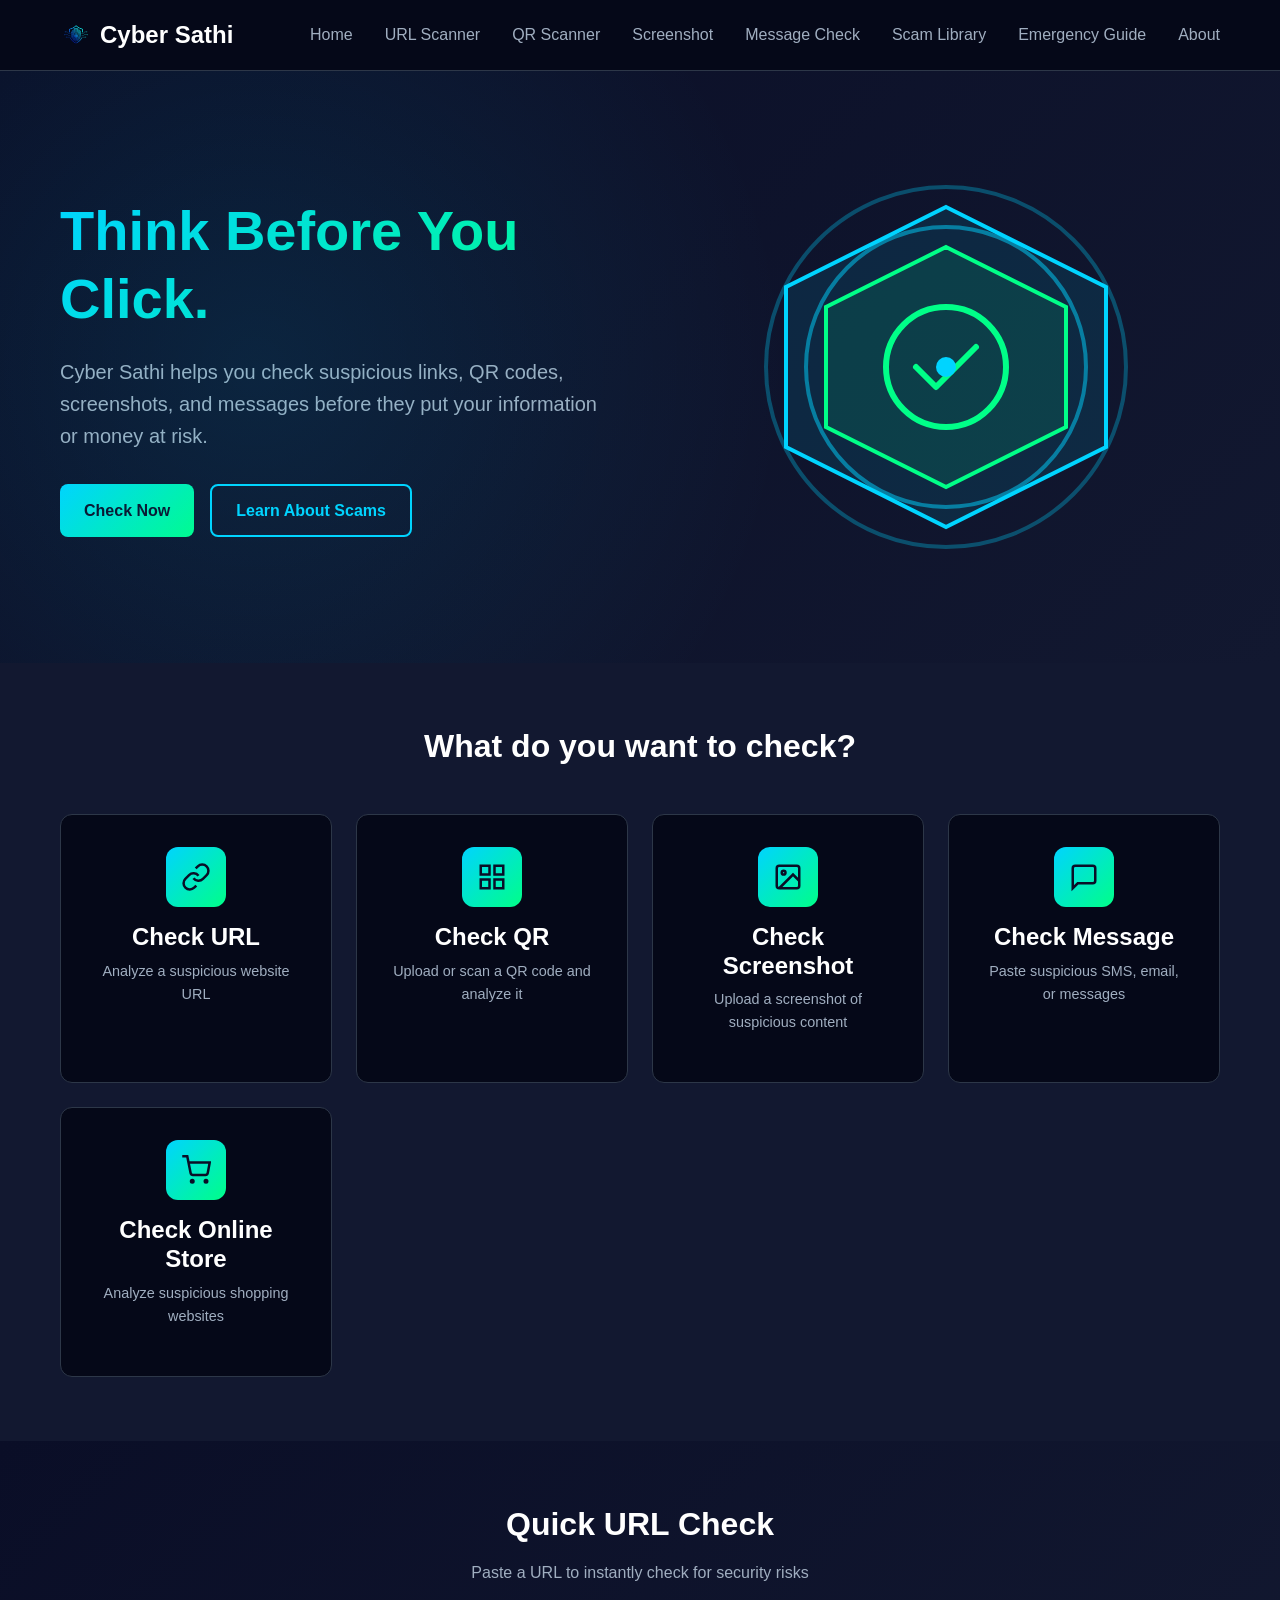
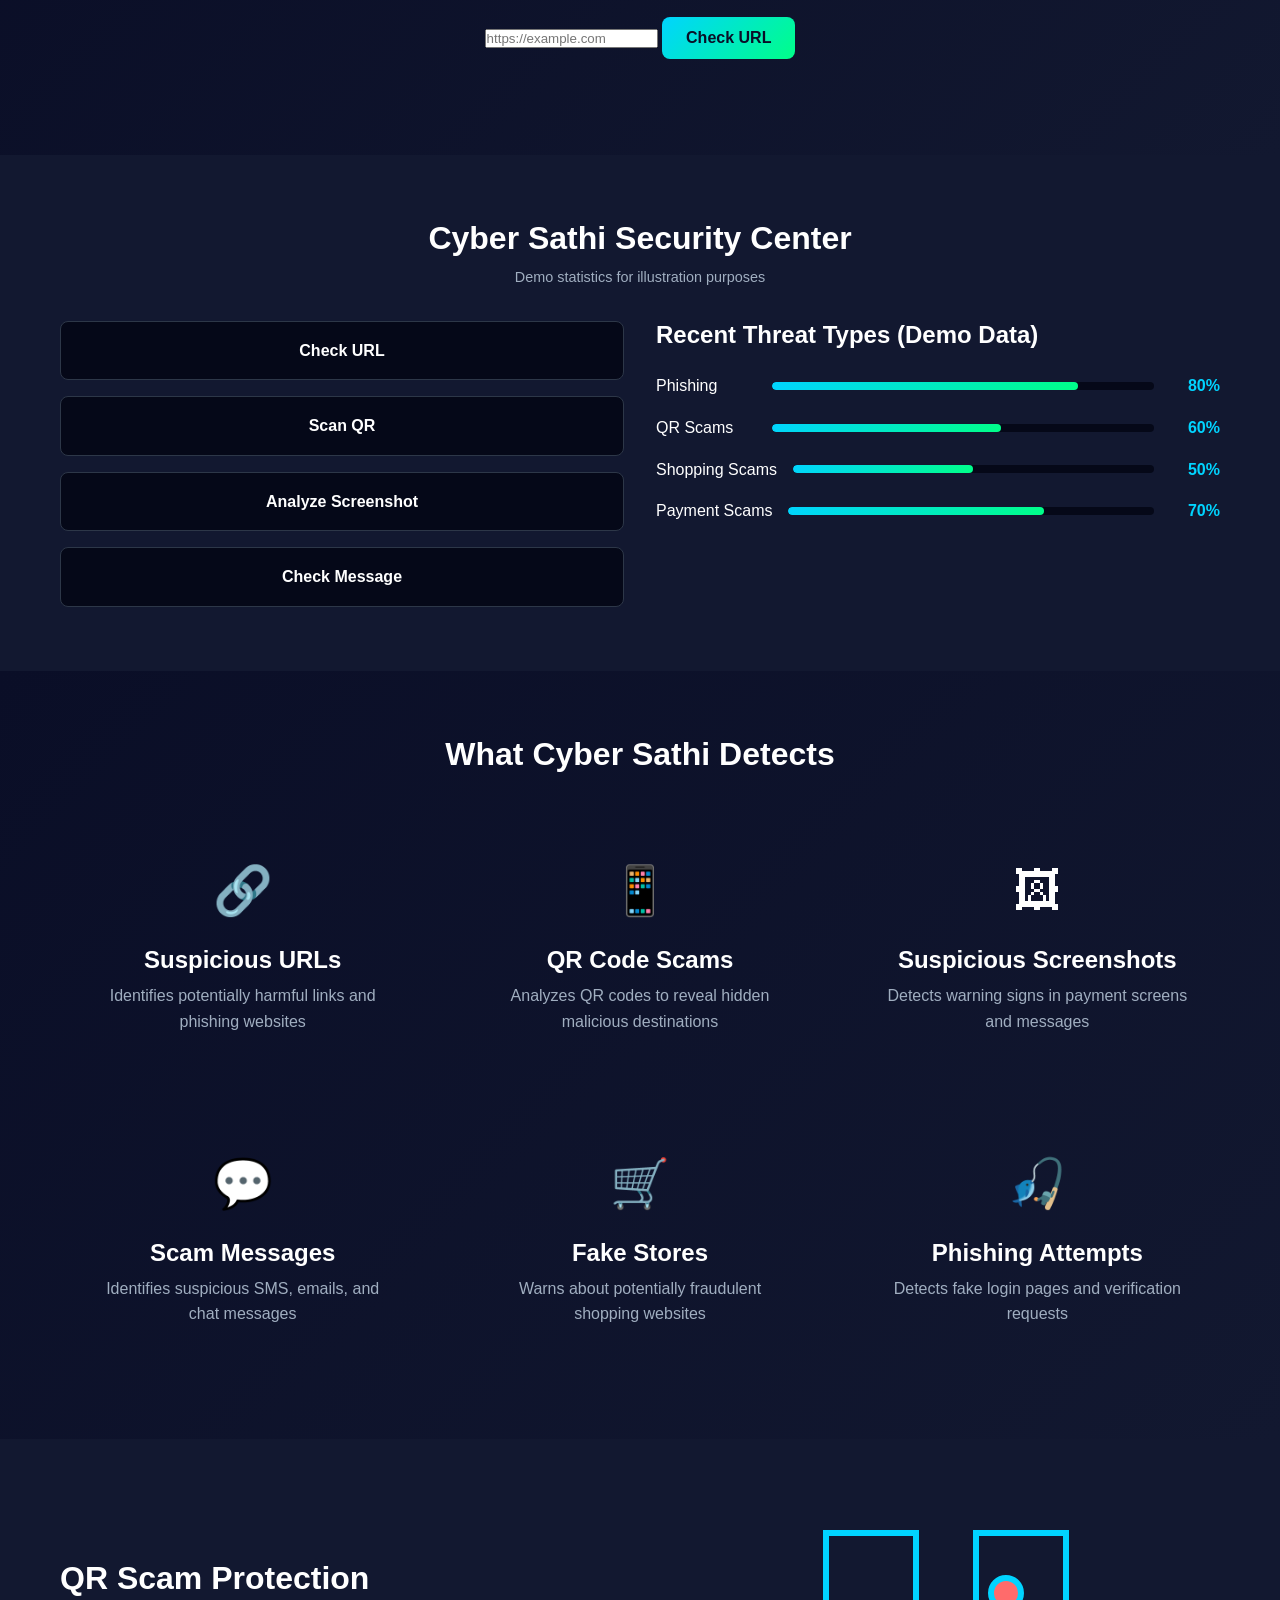
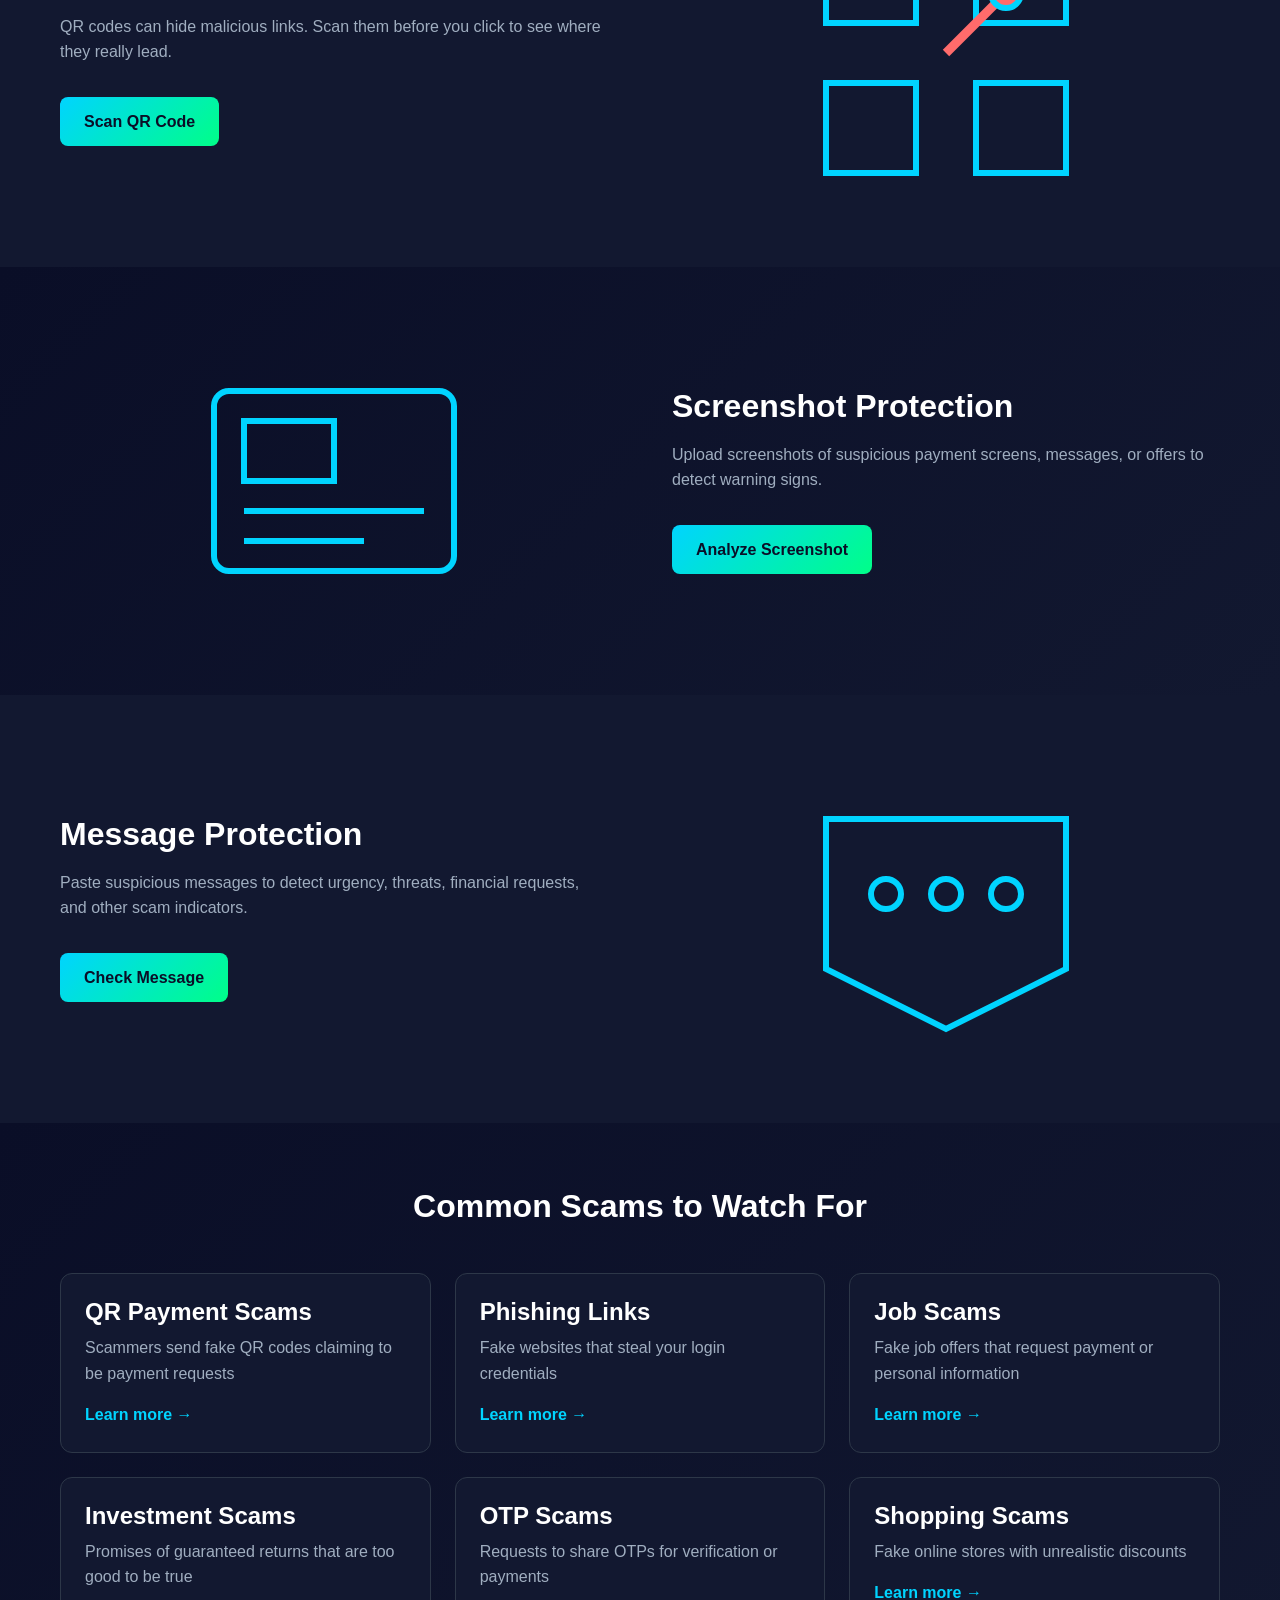
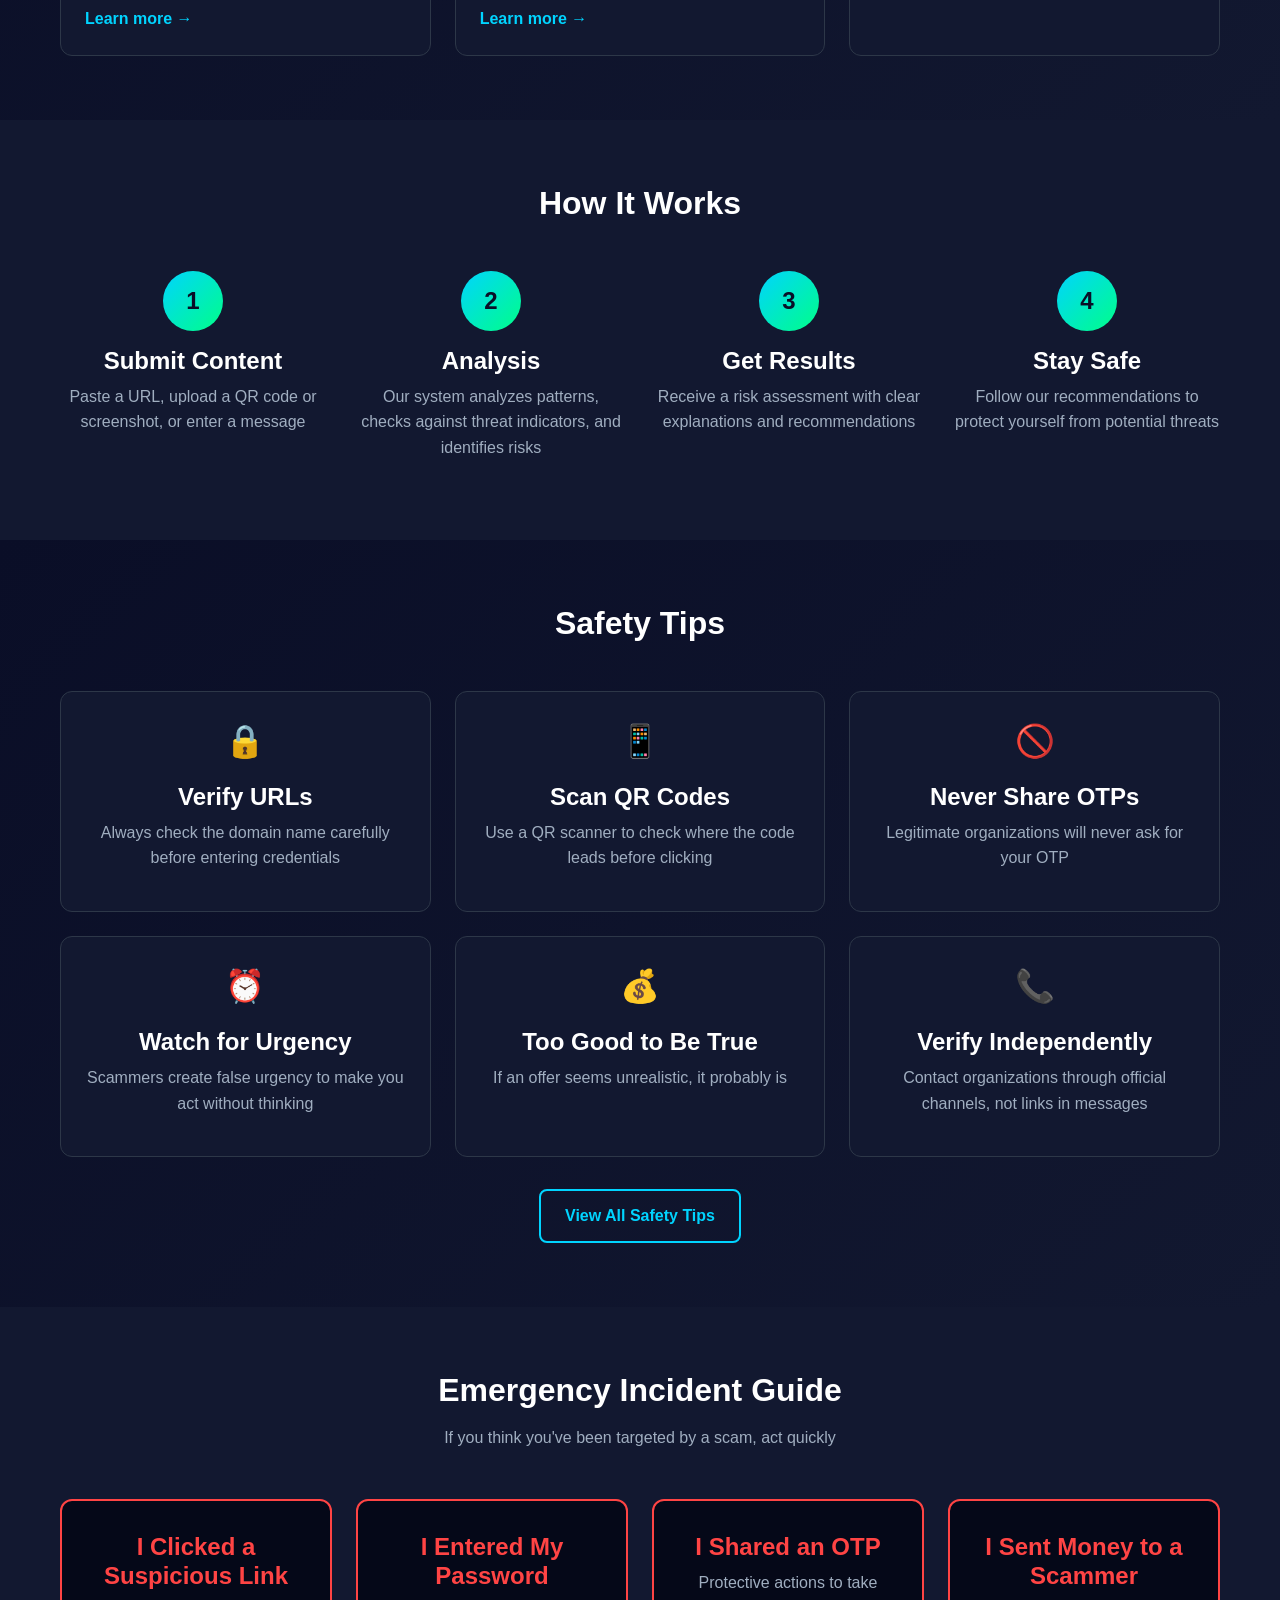
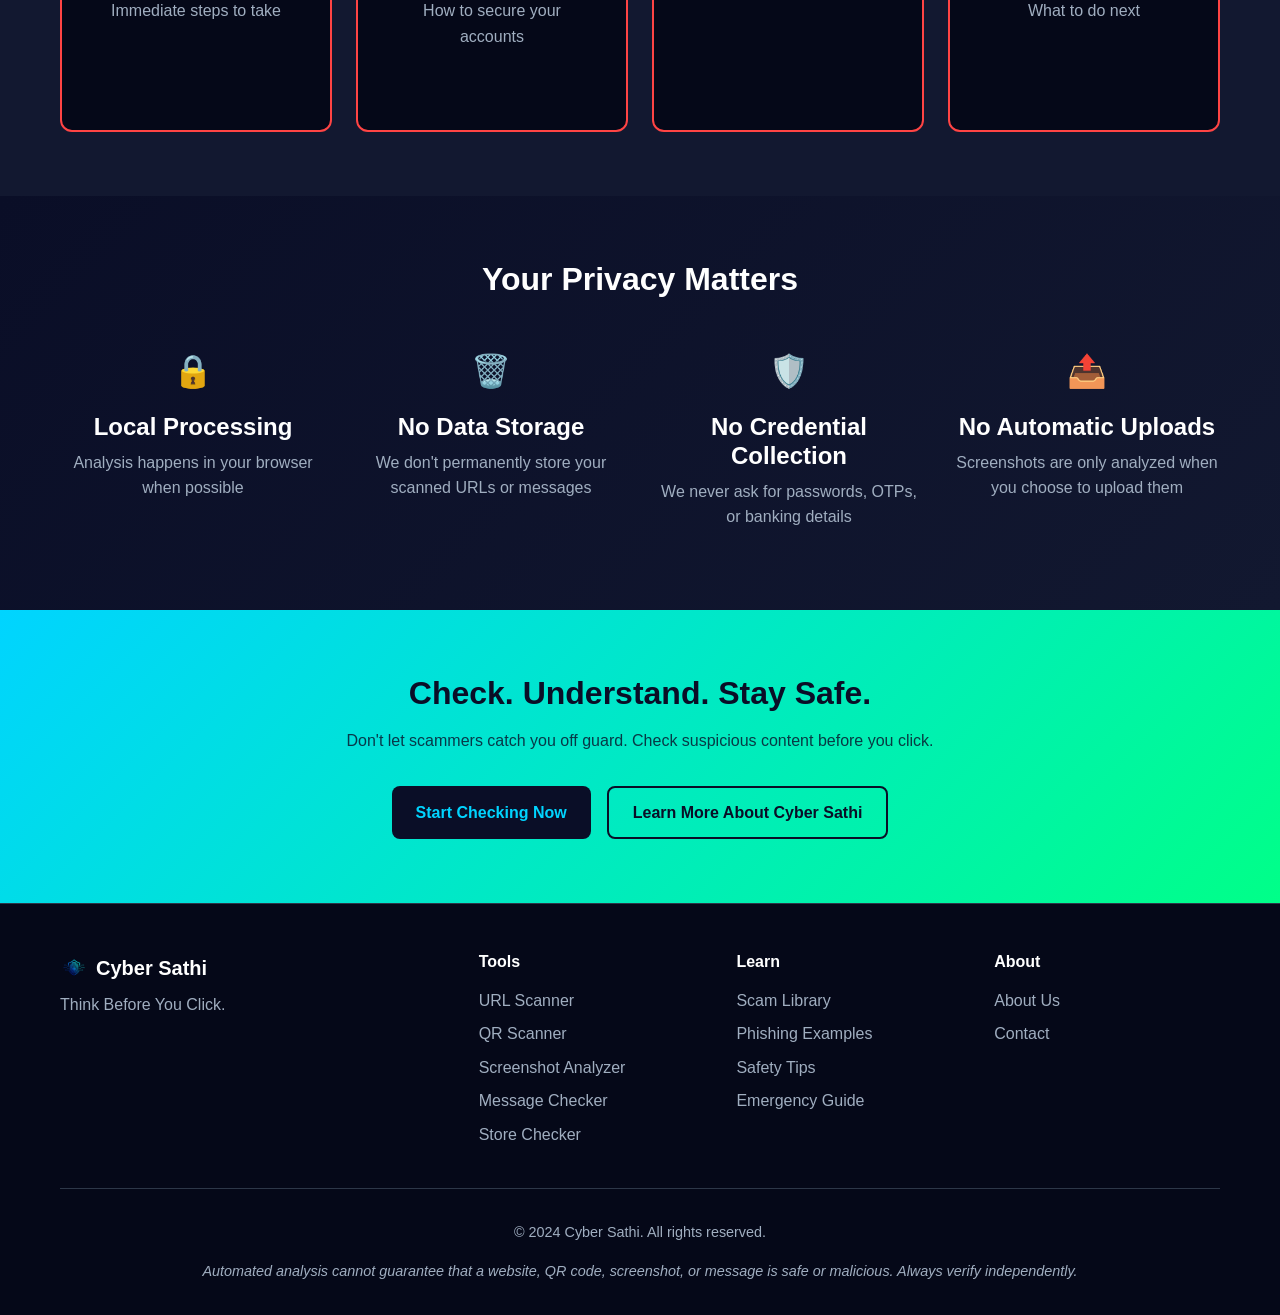
==== commit f6ec0a07: "in" ====
--- a/index.html
+++ b/index.html
@@ -30,10 +30,7 @@
         <div class="container">
             <div class="nav-brand">
                 <a href="index.html" class="logo">
-                    <svg class="logo-icon" viewBox="0 0 24 24" fill="none" stroke="currentColor" stroke-width="2">
-                        <path d="M12 22s8-4 8-10V5l-8-3-8 3v7c0 6 8 10 8 10z"/>
-                        <path d="M9 12l2 2 4-4"/>
-                    </svg>
+                    <img src="assets/icons/logo.png" alt="Cyber Sathi Logo" class="logo-image">
                     <span>Cyber Sathi</span>
                 </a>
             </div>
@@ -495,10 +492,7 @@
             <div class="footer-content">
                 <div class="footer-brand">
                     <div class="logo">
-                        <svg class="logo-icon" viewBox="0 0 24 24" fill="none" stroke="currentColor" stroke-width="2">
-                            <path d="M12 22s8-4 8-10V5l-8-3-8 3v7c0 6 8 10 8 10z"/>
-                            <path d="M9 12l2 2 4-4"/>
-                        </svg>
+                        <img src="assets/icons/logo.png" alt="Cyber Sathi Logo" class="logo-image">
                         <span>Cyber Sathi</span>
                     </div>
                     <p>Think Before You Click.</p>
--- a/css/style.css
+++ b/css/style.css
@@ -0,0 +1,934 @@
+/* Cyber Sathi - Main Stylesheet */
+
+/* CSS Variables */
+:root {
+    --primary-color: #00d4ff;
+    --secondary-color: #00ff88;
+    --accent-color: #ff6b6b;
+    --warning-color: #ffa500;
+    --danger-color: #ff4444;
+    --success-color: #00cc66;
+    --dark-bg: #0a0e27;
+    --darker-bg: #050818;
+    --card-bg: #121830;
+    --text-primary: #ffffff;
+    --text-secondary: #a0aec0;
+    --border-color: #2d3748;
+    --gradient-primary: linear-gradient(135deg, #00d4ff 0%, #00ff88 100%);
+    --gradient-dark: linear-gradient(135deg, #0a0e27 0%, #121830 100%);
+    --shadow-sm: 0 2px 4px rgba(0, 0, 0, 0.3);
+    --shadow-md: 0 4px 6px rgba(0, 0, 0, 0.4);
+    --shadow-lg: 0 10px 15px rgba(0, 0, 0, 0.5);
+    --font-main: -apple-system, BlinkMacSystemFont, 'Segoe UI', Roboto, Oxygen, Ubuntu, Cantarell, sans-serif;
+    --transition: all 0.3s ease;
+}
+
+/* Reset and Base Styles */
+* {
+    margin: 0;
+    padding: 0;
+    box-sizing: border-box;
+}
+
+html {
+    scroll-behavior: smooth;
+}
+
+body {
+    font-family: var(--font-main);
+    background-color: var(--dark-bg);
+    color: var(--text-primary);
+    line-height: 1.6;
+    overflow-x: hidden;
+}
+
+.container {
+    max-width: 1200px;
+    margin: 0 auto;
+    padding: 0 20px;
+}
+
+/* Typography */
+h1, h2, h3, h4, h5, h6 {
+    font-weight: 600;
+    line-height: 1.2;
+    margin-bottom: 1rem;
+}
+
+h1 {
+    font-size: 2.5rem;
+    background: var(--gradient-primary);
+    -webkit-background-clip: text;
+    -webkit-text-fill-color: transparent;
+    background-clip: text;
+}
+
+h2 {
+    font-size: 2rem;
+    color: var(--text-primary);
+}
+
+h3 {
+    font-size: 1.5rem;
+}
+
+p {
+    margin-bottom: 1rem;
+    color: var(--text-secondary);
+}
+
+a {
+    color: var(--primary-color);
+    text-decoration: none;
+    transition: var(--transition);
+}
+
+a:hover {
+    color: var(--secondary-color);
+}
+
+/* Navigation */
+.navbar {
+    background-color: var(--darker-bg);
+    border-bottom: 1px solid var(--border-color);
+    padding: 1rem 0;
+    position: sticky;
+    top: 0;
+    z-index: 1000;
+    backdrop-filter: blur(10px);
+}
+
+.navbar .container {
+    display: flex;
+    justify-content: space-between;
+    align-items: center;
+}
+
+.nav-brand .logo {
+    display: flex;
+    align-items: center;
+    gap: 0.5rem;
+    font-size: 1.5rem;
+    font-weight: 700;
+    color: var(--text-primary);
+}
+
+.logo-image {
+    width: 32px;
+    height: 32px;
+    object-fit: contain;
+}
+
+.logo-icon {
+    width: 32px;
+    height: 32px;
+    color: var(--primary-color);
+}
+
+.nav-menu {
+    display: flex;
+    list-style: none;
+    gap: 2rem;
+}
+
+.nav-menu a {
+    color: var(--text-secondary);
+    font-weight: 500;
+    padding: 0.5rem 0;
+    position: relative;
+}
+
+.nav-menu a:hover,
+.nav-menu a.active {
+    color: var(--primary-color);
+}
+
+.nav-menu a::after {
+    content: '';
+    position: absolute;
+    bottom: 0;
+    left: 0;
+    width: 0;
+    height: 2px;
+    background: var(--gradient-primary);
+    transition: var(--transition);
+}
+
+.nav-menu a:hover::after,
+.nav-menu a.active::after {
+    width: 100%;
+}
+
+.nav-toggle {
+    display: none;
+    flex-direction: column;
+    gap: 4px;
+    background: none;
+    border: none;
+    cursor: pointer;
+    padding: 0.5rem;
+}
+
+.nav-toggle span {
+    width: 25px;
+    height: 3px;
+    background-color: var(--text-primary);
+    transition: var(--transition);
+}
+
+/* Hero Section */
+.hero {
+    padding: 6rem 0;
+    background: var(--gradient-dark);
+    position: relative;
+    overflow: hidden;
+}
+
+.hero::before {
+    content: '';
+    position: absolute;
+    top: 0;
+    left: 0;
+    right: 0;
+    bottom: 0;
+    background: radial-gradient(circle at 20% 50%, rgba(0, 212, 255, 0.1) 0%, transparent 50%);
+    pointer-events: none;
+}
+
+.hero-content {
+    display: grid;
+    grid-template-columns: 1fr 1fr;
+    gap: 4rem;
+    align-items: center;
+}
+
+.hero-text h1 {
+    font-size: 3.5rem;
+    margin-bottom: 1.5rem;
+}
+
+.hero-subtitle {
+    font-size: 1.25rem;
+    margin-bottom: 2rem;
+    color: var(--text-secondary);
+}
+
+.hero-buttons {
+    display: flex;
+    gap: 1rem;
+}
+
+.hero-visual {
+    display: flex;
+    justify-content: center;
+    align-items: center;
+}
+
+.cyber-shield {
+    width: 400px;
+    height: 400px;
+    animation: float 6s ease-in-out infinite;
+}
+
+@keyframes float {
+    0%, 100% { transform: translateY(0); }
+    50% { transform: translateY(-20px); }
+}
+
+/* Buttons */
+.btn {
+    display: inline-flex;
+    align-items: center;
+    justify-content: center;
+    padding: 0.75rem 1.5rem;
+    border-radius: 8px;
+    font-weight: 600;
+    font-size: 1rem;
+    cursor: pointer;
+    transition: var(--transition);
+    border: none;
+    text-decoration: none;
+    gap: 0.5rem;
+}
+
+.btn-primary {
+    background: var(--gradient-primary);
+    color: var(--dark-bg);
+}
+
+.btn-primary:hover {
+    transform: translateY(-2px);
+    box-shadow: 0 4px 12px rgba(0, 212, 255, 0.4);
+}
+
+.btn-secondary {
+    background: transparent;
+    color: var(--primary-color);
+    border: 2px solid var(--primary-color);
+}
+
+.btn-secondary:hover {
+    background: var(--primary-color);
+    color: var(--dark-bg);
+}
+
+.btn .btn-loading {
+    display: none;
+}
+
+.btn.loading .btn-text {
+    display: none;
+}
+
+.btn.loading .btn-loading {
+    display: inline;
+}
+
+/* Quick Check Section */
+.quick-check {
+    padding: 4rem 0;
+    background-color: var(--card-bg);
+}
+
+.quick-check h2 {
+    text-align: center;
+    margin-bottom: 3rem;
+}
+
+.check-cards {
+    display: grid;
+    grid-template-columns: repeat(auto-fit, minmax(250px, 1fr));
+    gap: 1.5rem;
+}
+
+.check-card {
+    background: var(--darker-bg);
+    border: 1px solid var(--border-color);
+    border-radius: 12px;
+    padding: 2rem;
+    text-align: center;
+    transition: var(--transition);
+    cursor: pointer;
+    text-decoration: none;
+    color: var(--text-primary);
+}
+
+.check-card:hover {
+    transform: translateY(-5px);
+    border-color: var(--primary-color);
+    box-shadow: var(--shadow-lg);
+}
+
+.card-icon {
+    width: 60px;
+    height: 60px;
+    margin: 0 auto 1rem;
+    background: var(--gradient-primary);
+    border-radius: 12px;
+    display: flex;
+    align-items: center;
+    justify-content: center;
+}
+
+.card-icon svg {
+    width: 30px;
+    height: 30px;
+    color: var(--dark-bg);
+}
+
+.check-card h3 {
+    color: var(--text-primary);
+    margin-bottom: 0.5rem;
+}
+
+.check-card p {
+    color: var(--text-secondary);
+    font-size: 0.9rem;
+}
+
+/* URL Scanner Section */
+.url-scanner-section {
+    padding: 4rem 0;
+    background: var(--gradient-dark);
+}
+
+.scanner-preview {
+    max-width: 600px;
+    margin: 0 auto;
+    text-align: center;
+}
+
+.scanner-preview h2 {
+    margin-bottom: 1rem;
+}
+
+.quick-url-form {
+    margin: 2rem 0;
+}
+
+.input-group {
+    display: flex;
+    gap: 0.5rem;
+}
+
+.input-group input {
+    flex: 1;
+    padding: 0.75rem 1rem;
+    border: 2px solid var(--border-color);
+    border-radius: 8px;
+    background: var(--darker-bg);
+    color: var(--text-primary);
+    font-size: 1rem;
+    transition: var(--transition);
+}
+
+.input-group input:focus {
+    outline: none;
+    border-color: var(--primary-color);
+}
+
+.quick-url-result {
+    margin-top: 2rem;
+    padding: 1.5rem;
+    background: var(--card-bg);
+    border-radius: 8px;
+    border: 1px solid var(--border-color);
+}
+
+.hidden {
+    display: none !important;
+}
+
+/* Statistics Section */
+.statistics {
+    padding: 4rem 0;
+    background-color: var(--card-bg);
+}
+
+.statistics h2 {
+    text-align: center;
+    margin-bottom: 0.5rem;
+}
+
+.stats-disclaimer {
+    text-align: center;
+    color: var(--text-secondary);
+    font-size: 0.9rem;
+    margin-bottom: 2rem;
+}
+
+.stats-dashboard {
+    display: grid;
+    grid-template-columns: 1fr 1fr;
+    gap: 2rem;
+}
+
+.stats-actions {
+    display: flex;
+    flex-direction: column;
+    gap: 1rem;
+}
+
+.stat-action {
+    padding: 1rem 1.5rem;
+    background: var(--darker-bg);
+    border: 1px solid var(--border-color);
+    border-radius: 8px;
+    color: var(--text-primary);
+    text-decoration: none;
+    font-weight: 600;
+    transition: var(--transition);
+    text-align: center;
+}
+
+.stat-action:hover {
+    border-color: var(--primary-color);
+    background: var(--card-bg);
+}
+
+.stats-chart h3 {
+    margin-bottom: 1.5rem;
+}
+
+.stat-bar {
+    display: flex;
+    align-items: center;
+    gap: 1rem;
+    margin-bottom: 1rem;
+}
+
+.stat-label {
+    min-width: 100px;
+    font-weight: 500;
+}
+
+.bar-container {
+    flex: 1;
+    height: 8px;
+    background: var(--darker-bg);
+    border-radius: 4px;
+    overflow: hidden;
+}
+
+.bar-fill {
+    height: 100%;
+    background: var(--gradient-primary);
+    border-radius: 4px;
+    transition: width 1s ease;
+}
+
+.stat-value {
+    min-width: 50px;
+    text-align: right;
+    font-weight: 600;
+    color: var(--primary-color);
+}
+
+/* Detection Section */
+.detection {
+    padding: 4rem 0;
+    background: var(--gradient-dark);
+}
+
+.detection h2 {
+    text-align: center;
+    margin-bottom: 3rem;
+}
+
+.detection-grid {
+    display: grid;
+    grid-template-columns: repeat(auto-fit, minmax(300px, 1fr));
+    gap: 2rem;
+}
+
+.detection-item {
+    text-align: center;
+    padding: 2rem;
+}
+
+.detection-icon {
+    font-size: 3rem;
+    margin-bottom: 1rem;
+}
+
+.detection-item h3 {
+    color: var(--text-primary);
+    margin-bottom: 0.5rem;
+}
+
+/* Feature Sections */
+.feature-section {
+    padding: 4rem 0;
+    background-color: var(--card-bg);
+}
+
+.feature-section.alt {
+    background: var(--gradient-dark);
+}
+
+.feature-block {
+    display: grid;
+    grid-template-columns: 1fr 1fr;
+    gap: 4rem;
+    align-items: center;
+}
+
+.feature-content h2 {
+    margin-bottom: 1rem;
+}
+
+.feature-content p {
+    margin-bottom: 2rem;
+}
+
+.feature-visual {
+    display: flex;
+    justify-content: center;
+    align-items: center;
+}
+
+.feature-visual svg {
+    width: 300px;
+    height: 300px;
+    color: var(--primary-color);
+}
+
+/* Common Scams Section */
+.common-scams {
+    padding: 4rem 0;
+    background: var(--gradient-dark);
+}
+
+.common-scams h2 {
+    text-align: center;
+    margin-bottom: 3rem;
+}
+
+.scam-grid {
+    display: grid;
+    grid-template-columns: repeat(auto-fit, minmax(300px, 1fr));
+    gap: 1.5rem;
+}
+
+.scam-card {
+    background: var(--card-bg);
+    border: 1px solid var(--border-color);
+    border-radius: 12px;
+    padding: 1.5rem;
+    transition: var(--transition);
+}
+
+.scam-card:hover {
+    border-color: var(--primary-color);
+    transform: translateY(-3px);
+}
+
+.scam-card h3 {
+    color: var(--text-primary);
+    margin-bottom: 0.5rem;
+}
+
+.scam-card p {
+    color: var(--text-secondary);
+    margin-bottom: 1rem;
+}
+
+.link {
+    color: var(--primary-color);
+    font-weight: 600;
+}
+
+/* How It Works Section */
+.how-it-works {
+    padding: 4rem 0;
+    background-color: var(--card-bg);
+}
+
+.how-it-works h2 {
+    text-align: center;
+    margin-bottom: 3rem;
+}
+
+.steps {
+    display: grid;
+    grid-template-columns: repeat(auto-fit, minmax(250px, 1fr));
+    gap: 2rem;
+}
+
+.step {
+    text-align: center;
+}
+
+.step-number {
+    width: 60px;
+    height: 60px;
+    background: var(--gradient-primary);
+    border-radius: 50%;
+    display: flex;
+    align-items: center;
+    justify-content: center;
+    font-size: 1.5rem;
+    font-weight: 700;
+    color: var(--dark-bg);
+    margin: 0 auto 1rem;
+}
+
+.step h3 {
+    color: var(--text-primary);
+    margin-bottom: 0.5rem;
+}
+
+/* Safety Tips Section */
+.safety-tips {
+    padding: 4rem 0;
+    background: var(--gradient-dark);
+}
+
+.safety-tips h2 {
+    text-align: center;
+    margin-bottom: 3rem;
+}
+
+.tips-grid {
+    display: grid;
+    grid-template-columns: repeat(auto-fit, minmax(300px, 1fr));
+    gap: 1.5rem;
+    margin-bottom: 2rem;
+}
+
+.tip-card {
+    background: var(--card-bg);
+    border: 1px solid var(--border-color);
+    border-radius: 12px;
+    padding: 1.5rem;
+    text-align: center;
+}
+
+.tip-icon {
+    font-size: 2rem;
+    margin-bottom: 1rem;
+}
+
+.tip-card h3 {
+    color: var(--text-primary);
+    margin-bottom: 0.5rem;
+}
+
+.tips-cta {
+    text-align: center;
+}
+
+/* Emergency Section */
+.emergency {
+    padding: 4rem 0;
+    background-color: var(--card-bg);
+}
+
+.emergency h2 {
+    text-align: center;
+    margin-bottom: 1rem;
+}
+
+.emergency p {
+    text-align: center;
+    margin-bottom: 3rem;
+}
+
+.emergency-actions {
+    display: grid;
+    grid-template-columns: repeat(auto-fit, minmax(250px, 1fr));
+    gap: 1.5rem;
+}
+
+.emergency-card {
+    background: var(--darker-bg);
+    border: 2px solid var(--danger-color);
+    border-radius: 12px;
+    padding: 2rem;
+    text-align: center;
+    transition: var(--transition);
+    text-decoration: none;
+    color: var(--text-primary);
+}
+
+.emergency-card:hover {
+    transform: translateY(-5px);
+    box-shadow: 0 8px 20px rgba(255, 68, 68, 0.3);
+}
+
+.emergency-card h3 {
+    color: var(--danger-color);
+    margin-bottom: 0.5rem;
+}
+
+.emergency-card p {
+    color: var(--text-secondary);
+}
+
+/* Privacy Section */
+.privacy {
+    padding: 4rem 0;
+    background: var(--gradient-dark);
+}
+
+.privacy h2 {
+    text-align: center;
+    margin-bottom: 3rem;
+}
+
+.privacy-features {
+    display: grid;
+    grid-template-columns: repeat(auto-fit, minmax(250px, 1fr));
+    gap: 2rem;
+}
+
+.privacy-item {
+    text-align: center;
+}
+
+.privacy-icon {
+    font-size: 2rem;
+    margin-bottom: 1rem;
+}
+
+.privacy-item h3 {
+    color: var(--text-primary);
+    margin-bottom: 0.5rem;
+}
+
+/* CTA Section */
+.cta {
+    padding: 4rem 0;
+    background: var(--gradient-primary);
+    text-align: center;
+}
+
+.cta h2 {
+    color: var(--dark-bg);
+    margin-bottom: 1rem;
+}
+
+.cta p {
+    color: var(--dark-bg);
+    margin-bottom: 2rem;
+    opacity: 0.8;
+}
+
+.cta-buttons {
+    display: flex;
+    gap: 1rem;
+    justify-content: center;
+    flex-wrap: wrap;
+}
+
+.cta .btn-primary {
+    background: var(--dark-bg);
+    color: var(--primary-color);
+}
+
+.cta .btn-secondary {
+    background: transparent;
+    color: var(--dark-bg);
+    border-color: var(--dark-bg);
+}
+
+.cta .btn-secondary:hover {
+    background: var(--dark-bg);
+    color: var(--primary-color);
+}
+
+/* Page Header */
+.page-header {
+    padding: 3rem 0;
+    background: var(--gradient-dark);
+    text-align: center;
+}
+
+.page-header h1 {
+    margin-bottom: 0.5rem;
+}
+
+.page-header p {
+    color: var(--text-secondary);
+}
+
+.page-header.emergency {
+    background: linear-gradient(135deg, #ff4444 0%, #ff6b6b 100%);
+}
+
+.page-header.emergency h1 {
+    background: none;
+    -webkit-text-fill-color: var(--text-primary);
+    color: var(--text-primary);
+}
+
+.page-header.emergency p {
+    color: rgba(255, 255, 255, 0.9);
+}
+
+/* Footer */
+.footer {
+    background-color: var(--darker-bg);
+    border-top: 1px solid var(--border-color);
+    padding: 3rem 0 1rem;
+}
+
+.footer-content {
+    display: grid;
+    grid-template-columns: 1fr 2fr;
+    gap: 3rem;
+    margin-bottom: 2rem;
+}
+
+.footer-brand .logo {
+    display: flex;
+    align-items: center;
+    gap: 0.5rem;
+    font-size: 1.25rem;
+    font-weight: 700;
+    color: var(--text-primary);
+    margin-bottom: 0.5rem;
+}
+
+.footer-brand .logo .logo-image {
+    width: 28px;
+    height: 28px;
+    object-fit: contain;
+}
+
+.footer-brand p {
+    color: var(--text-secondary);
+}
+
+.footer-links {
+    display: grid;
+    grid-template-columns: repeat(auto-fit, minmax(150px, 1fr));
+    gap: 2rem;
+}
+
+.footer-column h4 {
+    color: var(--text-primary);
+    margin-bottom: 1rem;
+}
+
+.footer-column ul {
+    list-style: none;
+}
+
+.footer-column li {
+    margin-bottom: 0.5rem;
+}
+
+.footer-column a {
+    color: var(--text-secondary);
+}
+
+.footer-column a:hover,
+.footer-column a.active {
+    color: var(--primary-color);
+}
+
+.footer-bottom {
+    text-align: center;
+    padding-top: 2rem;
+    border-top: 1px solid var(--border-color);
+}
+
+.footer-bottom p {
+    color: var(--text-secondary);
+    font-size: 0.9rem;
+}
+
+.disclaimer {
+    margin-top: 0.5rem;
+    font-style: italic;
+    font-size: 0.85rem;
+}
+
+/* Utility Classes */
+.text-center {
+    text-align: center;
+}
+
+.text-primary {
+    color: var(--primary-color);
+}
+
+.text-success {
+    color: var(--success-color);
+}
+
+.text-warning {
+    color: var(--warning-color);
+}
+
+.text-danger {
+    color: var(--danger-color);
+}
+
+.mt-1 { margin-top: 1rem; }
+.mt-2 { margin-top: 2rem; }
+.mt-3 { margin-top: 3rem; }
+.mb-1 { margin-bottom: 1rem; }
+.mb-2 { margin-bottom: 2rem; }
+.mb-3 { margin-bottom: 3rem; }
--- a/css/responsive.css
+++ b/css/responsive.css
@@ -0,0 +1,516 @@
+/* Cyber Sathi - Responsive Styles */
+
+/* Large Tablets and Small Desktops */
+@media (max-width: 1024px) {
+    .container {
+        padding: 0 15px;
+    }
+
+    .hero-content {
+        grid-template-columns: 1fr;
+        text-align: center;
+    }
+
+    .hero-text h1 {
+        font-size: 2.5rem;
+    }
+
+    .hero-buttons {
+        justify-content: center;
+    }
+
+    .hero-visual {
+        order: -1;
+    }
+
+    .cyber-shield {
+        width: 300px;
+        height: 300px;
+    }
+
+    .stats-dashboard {
+        grid-template-columns: 1fr;
+    }
+
+    .feature-block {
+        grid-template-columns: 1fr;
+        gap: 2rem;
+    }
+
+    .feature-block:nth-child(even) .feature-visual {
+        order: -1;
+    }
+
+    .footer-content {
+        grid-template-columns: 1fr;
+    }
+
+    .scanner-container {
+        grid-template-columns: 1fr;
+    }
+}
+
+/* Tablets */
+@media (max-width: 768px) {
+    h1 {
+        font-size: 2rem;
+    }
+
+    h2 {
+        font-size: 1.75rem;
+    }
+
+    .nav-menu {
+        position: fixed;
+        top: 70px;
+        left: -100%;
+        width: 100%;
+        height: calc(100vh - 70px);
+        background: var(--darker-bg);
+        flex-direction: column;
+        padding: 2rem;
+        gap: 1rem;
+        transition: var(--transition);
+        border-top: 1px solid var(--border-color);
+    }
+
+    .nav-menu.active {
+        left: 0;
+    }
+
+    .nav-toggle {
+        display: flex;
+    }
+
+    .nav-toggle.active span:nth-child(1) {
+        transform: rotate(45deg) translate(5px, 5px);
+    }
+
+    .nav-toggle.active span:nth-child(2) {
+        opacity: 0;
+    }
+
+    .nav-toggle.active span:nth-child(3) {
+        transform: rotate(-45deg) translate(7px, -6px);
+    }
+
+    .hero {
+        padding: 4rem 0;
+    }
+
+    .hero-text h1 {
+        font-size: 2rem;
+    }
+
+    .hero-subtitle {
+        font-size: 1rem;
+    }
+
+    .hero-buttons {
+        flex-direction: column;
+        align-items: center;
+    }
+
+    .hero-buttons .btn {
+        width: 100%;
+        max-width: 300px;
+    }
+
+    .check-cards {
+        grid-template-columns: repeat(auto-fit, minmax(200px, 1fr));
+    }
+
+    .detection-grid,
+    .tips-grid,
+    .scam-grid,
+    .steps {
+        grid-template-columns: 1fr;
+    }
+
+    .emergency-actions {
+        grid-template-columns: 1fr;
+    }
+
+    .analysis-grid,
+    .education-grid,
+    .indicators-grid,
+    .patterns-grid {
+        grid-template-columns: 1fr;
+    }
+
+    .privacy-features {
+        grid-template-columns: 1fr 1fr;
+    }
+
+    .cta-buttons {
+        flex-direction: column;
+        align-items: center;
+    }
+
+    .cta-buttons .btn {
+        width: 100%;
+        max-width: 300px;
+    }
+
+    .input-group {
+        flex-direction: column;
+    }
+
+    .input-group input,
+    .input-group select,
+    .input-group button {
+        width: 100%;
+    }
+
+    .footer-links {
+        grid-template-columns: 1fr;
+    }
+}
+
+/* Mobile Phones */
+@media (max-width: 480px) {
+    .container {
+        padding: 0 10px;
+    }
+
+    h1 {
+        font-size: 1.75rem;
+    }
+
+    h2 {
+        font-size: 1.5rem;
+    }
+
+    h3 {
+        font-size: 1.25rem;
+    }
+
+    .hero {
+        padding: 3rem 0;
+    }
+
+    .hero-text h1 {
+        font-size: 1.75rem;
+    }
+
+    .hero-subtitle {
+        font-size: 0.9rem;
+    }
+
+    .cyber-shield {
+        width: 250px;
+        height: 250px;
+    }
+
+    .check-cards {
+        grid-template-columns: 1fr;
+    }
+
+    .check-card {
+        padding: 1.5rem;
+    }
+
+    .scanner-input,
+    .scanner-result {
+        padding: 1.5rem;
+    }
+
+    .security-analysis {
+        padding: 1.5rem;
+    }
+
+    .score-number {
+        font-size: 3rem;
+    }
+
+    .score-label {
+        font-size: 1.25rem;
+    }
+
+    .btn {
+        padding: 0.6rem 1.25rem;
+        font-size: 0.9rem;
+    }
+
+    .nav-brand .logo {
+        font-size: 1.25rem;
+    }
+
+    .logo-image {
+        width: 28px;
+        height: 28px;
+    }
+
+    .privacy-features {
+        grid-template-columns: 1fr;
+    }
+
+    .stat-bar {
+        flex-direction: column;
+        align-items: flex-start;
+        gap: 0.5rem;
+    }
+
+    .stat-label {
+        min-width: auto;
+    }
+
+    .bar-container {
+        width: 100%;
+    }
+
+    .stat-value {
+        min-width: auto;
+    }
+
+    .feature-visual svg {
+        width: 200px;
+        height: 200px;
+    }
+
+    .action-steps > div {
+        padding-left: 2.5rem;
+    }
+
+    .action-steps > div::before {
+        width: 1.75rem;
+        height: 1.75rem;
+        font-size: 0.875rem;
+    }
+
+    .file-upload {
+        padding: 1.5rem;
+    }
+
+    .file-label svg {
+        width: 40px;
+        height: 40px;
+    }
+
+    .camera-container video {
+        max-width: 100%;
+    }
+
+    .warning-banner,
+    .disclaimer-card,
+    .privacy-alert {
+        flex-direction: column;
+        text-align: center;
+    }
+
+    .warning-banner .warning-icon,
+    .disclaimer-card .disclaimer-icon,
+    .privacy-alert .privacy-icon {
+        margin-bottom: 1rem;
+    }
+
+    .guide-card,
+    .analysis-card,
+    .education-card {
+        padding: 1.5rem;
+    }
+
+    .incident-buttons {
+        flex-direction: column;
+    }
+
+    .incident-btn {
+        width: 100%;
+        text-align: center;
+    }
+
+    .category-nav {
+        flex-wrap: wrap;
+        gap: 0.5rem;
+    }
+
+    .category-btn {
+        font-size: 0.85rem;
+        padding: 0.5rem 0.75rem;
+    }
+
+    .contact-grid {
+        grid-template-columns: 1fr;
+    }
+
+    .community-links {
+        grid-template-columns: 1fr;
+    }
+
+    .faq-grid {
+        grid-template-columns: 1fr;
+    }
+
+    /* Form elements */
+    input[type="text"],
+    input[type="email"],
+    input[type="url"],
+    input[type="password"],
+    select,
+    textarea {
+        font-size: 16px; /* Prevent iOS zoom */
+    }
+
+    /* Touch targets */
+    .btn,
+    .check-card,
+    .incident-btn,
+    .category-btn,
+    .nav-menu a {
+        min-height: 44px;
+        min-width: 44px;
+    }
+
+    /* Scanner specific mobile adjustments */
+    .scanner-container {
+        display: flex;
+        flex-direction: column;
+    }
+
+    .scanner-result {
+        min-height: auto;
+    }
+
+    .result-placeholder {
+        min-height: 200px;
+    }
+
+    .result-placeholder svg {
+        width: 60px;
+        height: 60px;
+    }
+}
+
+/* Landscape orientation for mobile */
+@media (max-width: 767px) and (orientation: landscape) {
+    .hero {
+        padding: 2rem 0;
+    }
+
+    .hero-text h1 {
+        font-size: 1.5rem;
+    }
+
+    .hero-subtitle {
+        font-size: 0.85rem;
+    }
+
+    .hero-buttons {
+        flex-direction: row;
+    }
+
+    .cyber-shield {
+        width: 200px;
+        height: 200px;
+    }
+
+    .nav-menu {
+        height: auto;
+        max-height: calc(100vh - 70px);
+        overflow-y: auto;
+    }
+}
+
+/* Accessibility improvements for mobile */
+@media (max-width: 767px) {
+    /* Ensure tap targets are large enough */
+    button,
+    a,
+    input,
+    select,
+    textarea {
+        min-height: 44px;
+    }
+
+    /* Better focus states for touch */
+    button:focus,
+    a:focus,
+    input:focus,
+    select:focus,
+    textarea:focus {
+        outline: 2px solid var(--primary-color);
+        outline-offset: 2px;
+    }
+
+    /* Prevent horizontal scroll */
+    body {
+        overflow-x: hidden;
+    }
+
+    /* Better text rendering */
+    html {
+        -webkit-text-size-adjust: 100%;
+        -moz-text-size-adjust: 100%;
+        text-size-adjust: 100%;
+    }
+}
+
+/* Print styles */
+@media print {
+    .navbar,
+    .hero,
+    .cta,
+    .footer,
+    .nav-toggle,
+    .btn {
+        display: none !important;
+    }
+
+    body {
+        background: white;
+        color: black;
+    }
+
+    .container {
+        max-width: 100%;
+    }
+
+    .scanner-result,
+    .security-analysis,
+    .analysis-card {
+        page-break-inside: avoid;
+        border: 1px solid #ccc;
+    }
+}
+
+/* High contrast mode support */
+@media (prefers-contrast: high) {
+    :root {
+        --border-color: #ffffff;
+        --text-secondary: #e0e0e0;
+    }
+
+    .btn-primary {
+        border: 2px solid #ffffff;
+    }
+
+    .btn-secondary {
+        border: 2px solid #ffffff;
+    }
+}
+
+/* Reduced motion support */
+@media (prefers-reduced-motion: reduce) {
+    * {
+        animation-duration: 0.01ms !important;
+        animation-iteration-count: 1 !important;
+        transition-duration: 0.01ms !important;
+    }
+
+    .cyber-shield {
+        animation: none;
+    }
+
+    .risk-meter-fill {
+        animation: none;
+    }
+}
+
+/* Dark mode improvements for OLED displays */
+@media (prefers-color-scheme: dark) {
+    :root {
+        --dark-bg: #000000;
+        --darker-bg: #050505;
+        --card-bg: #0a0a0a;
+    }
+}
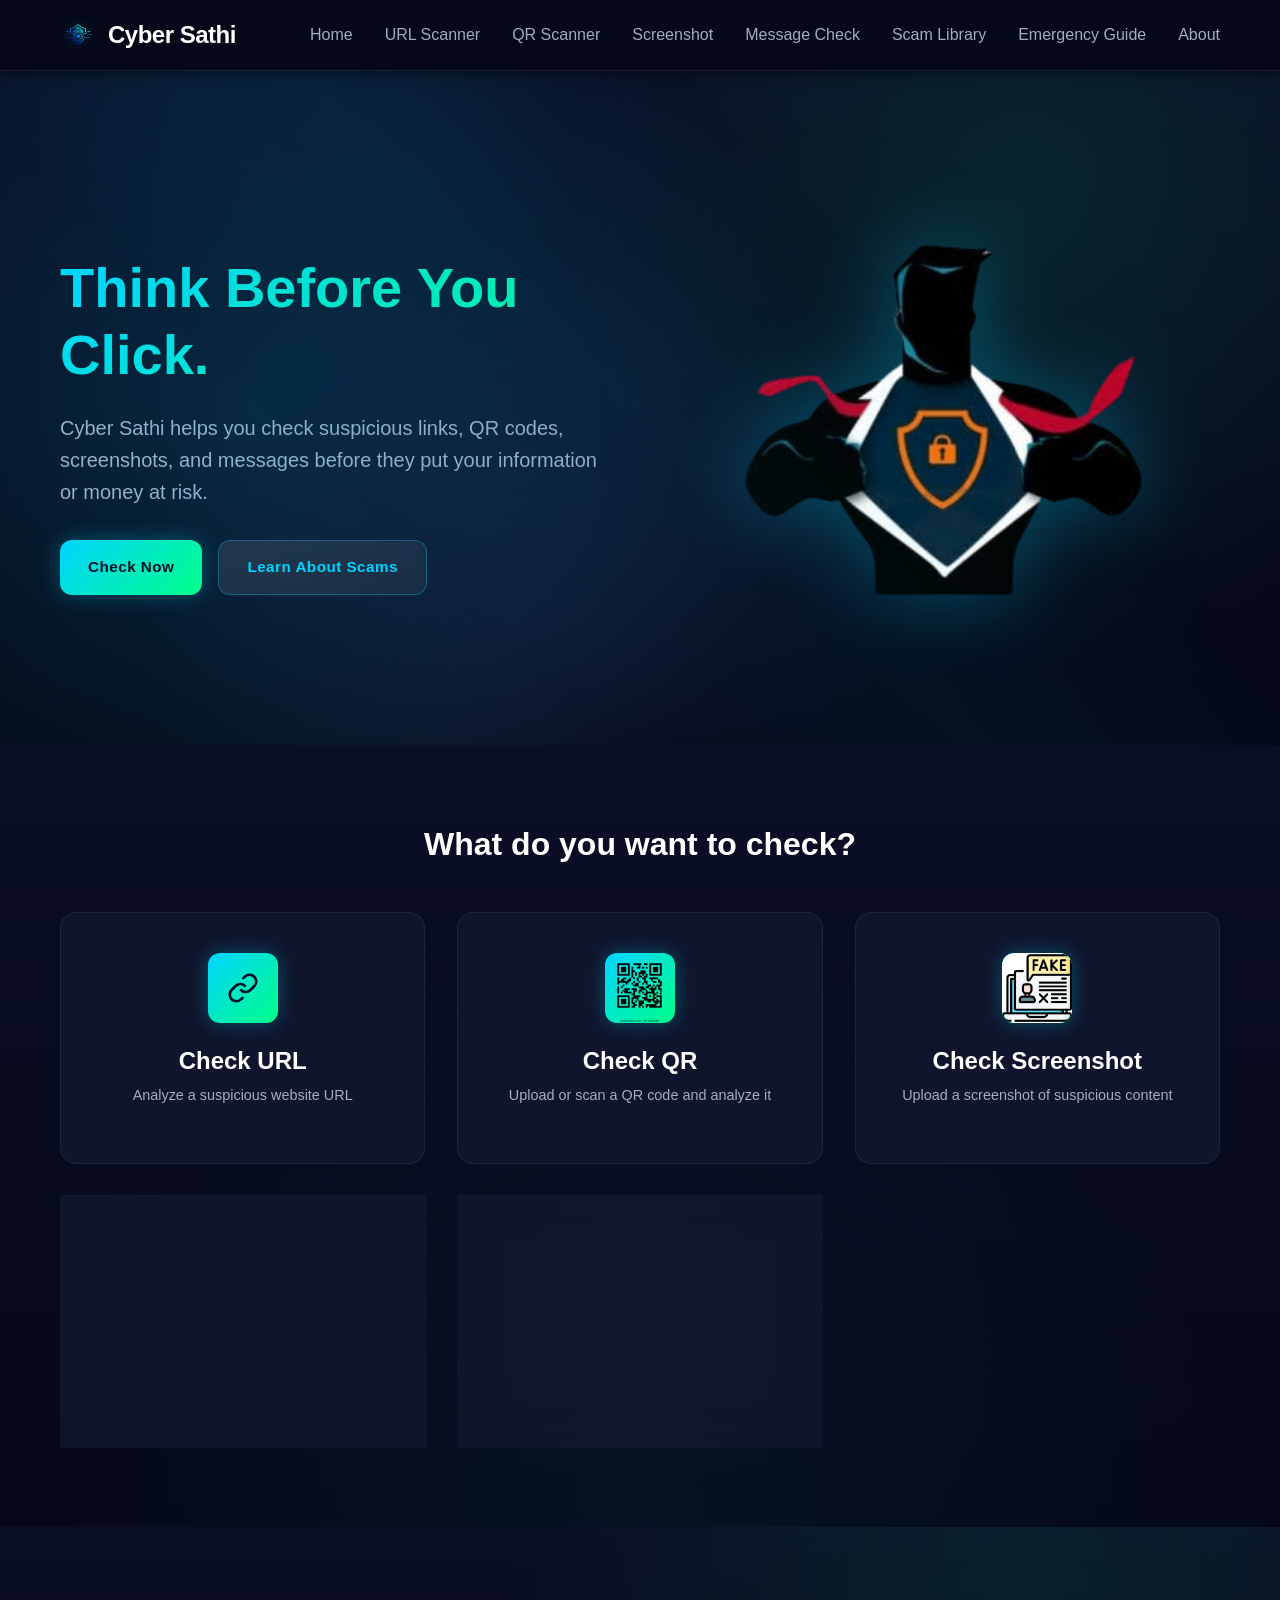
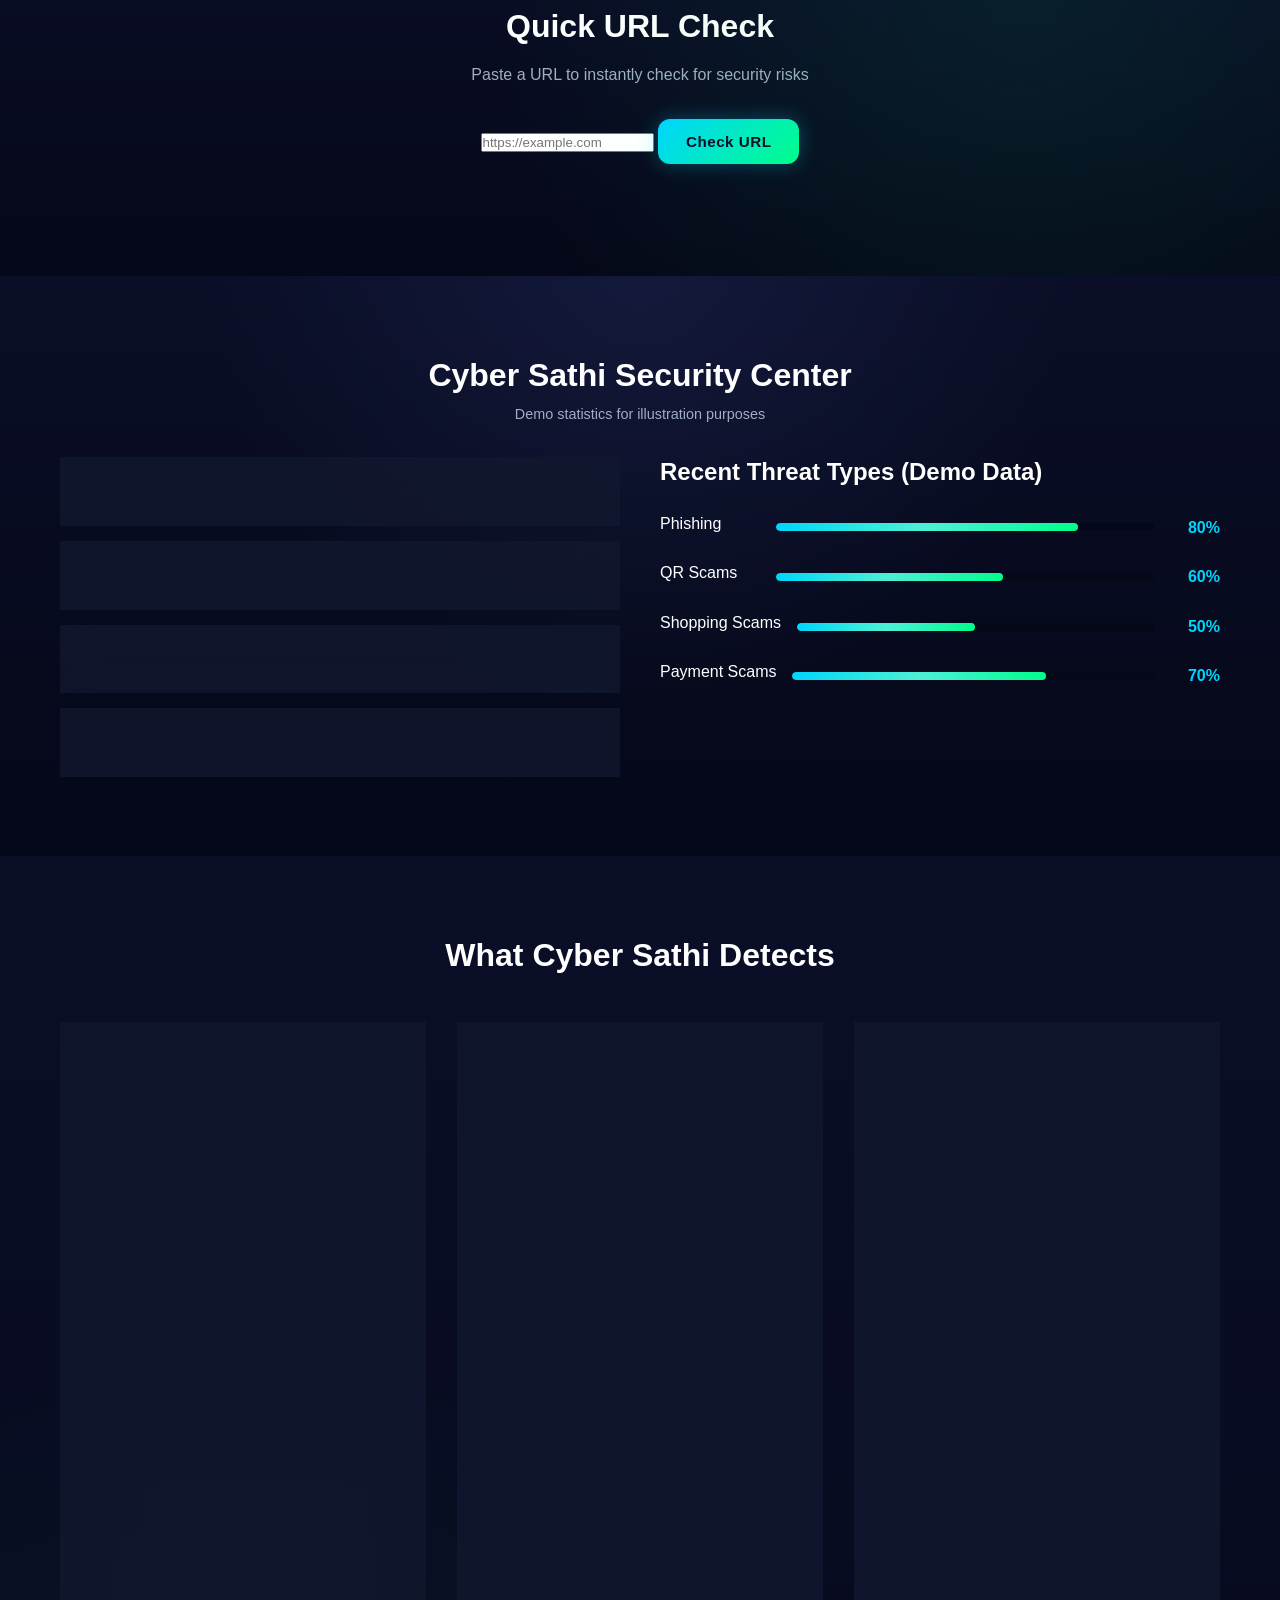
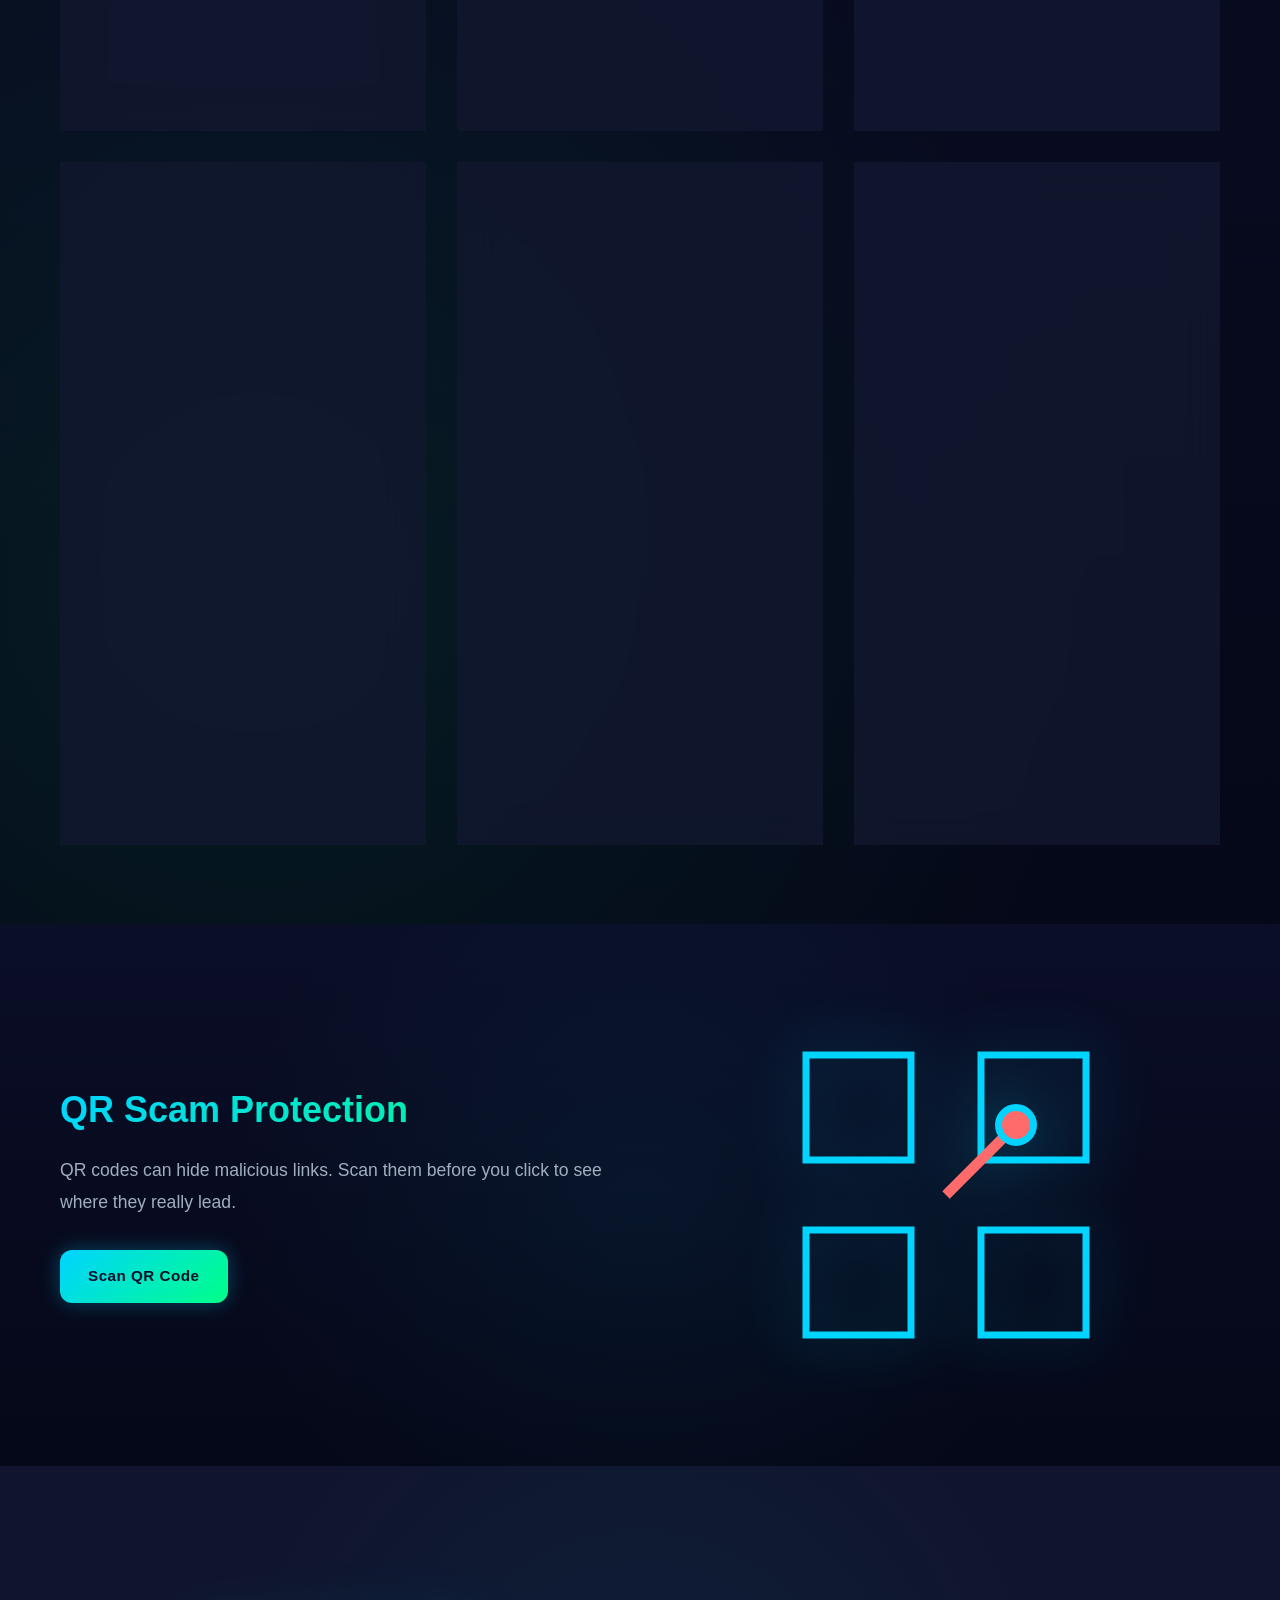
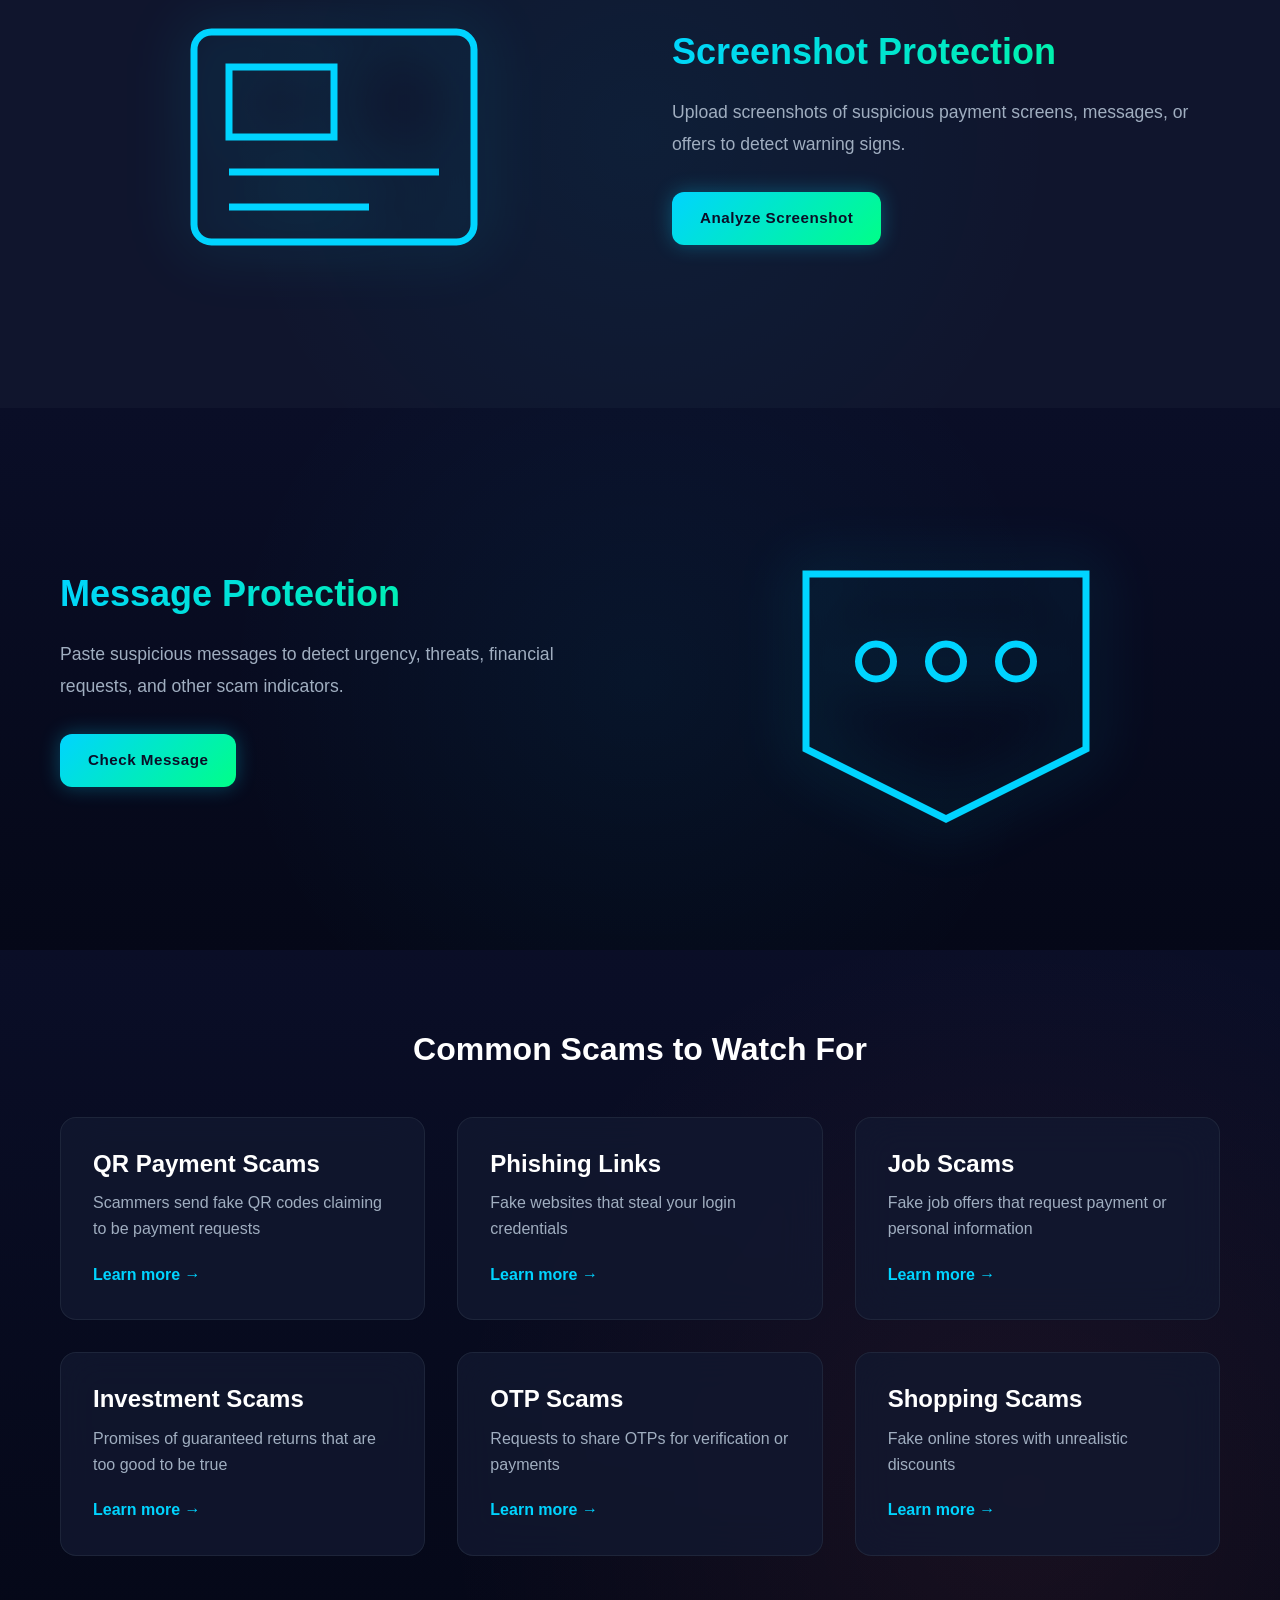
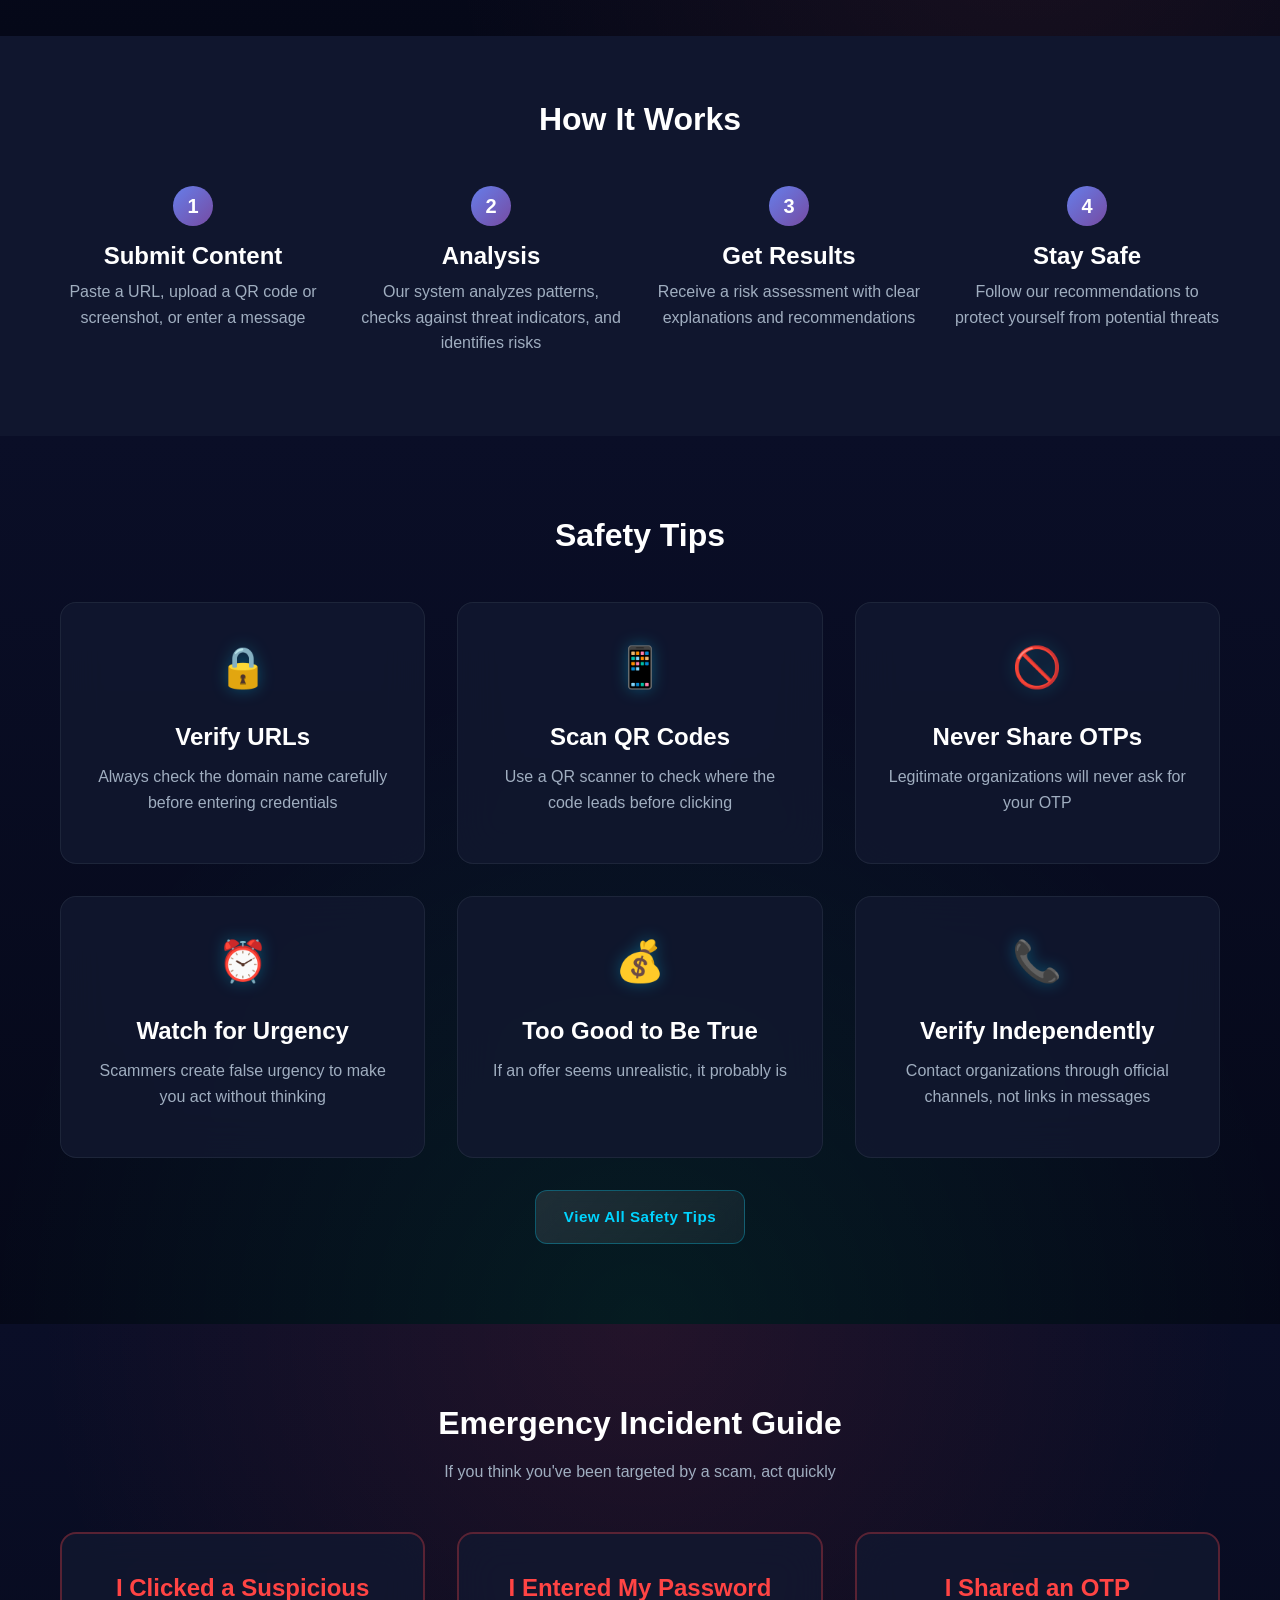
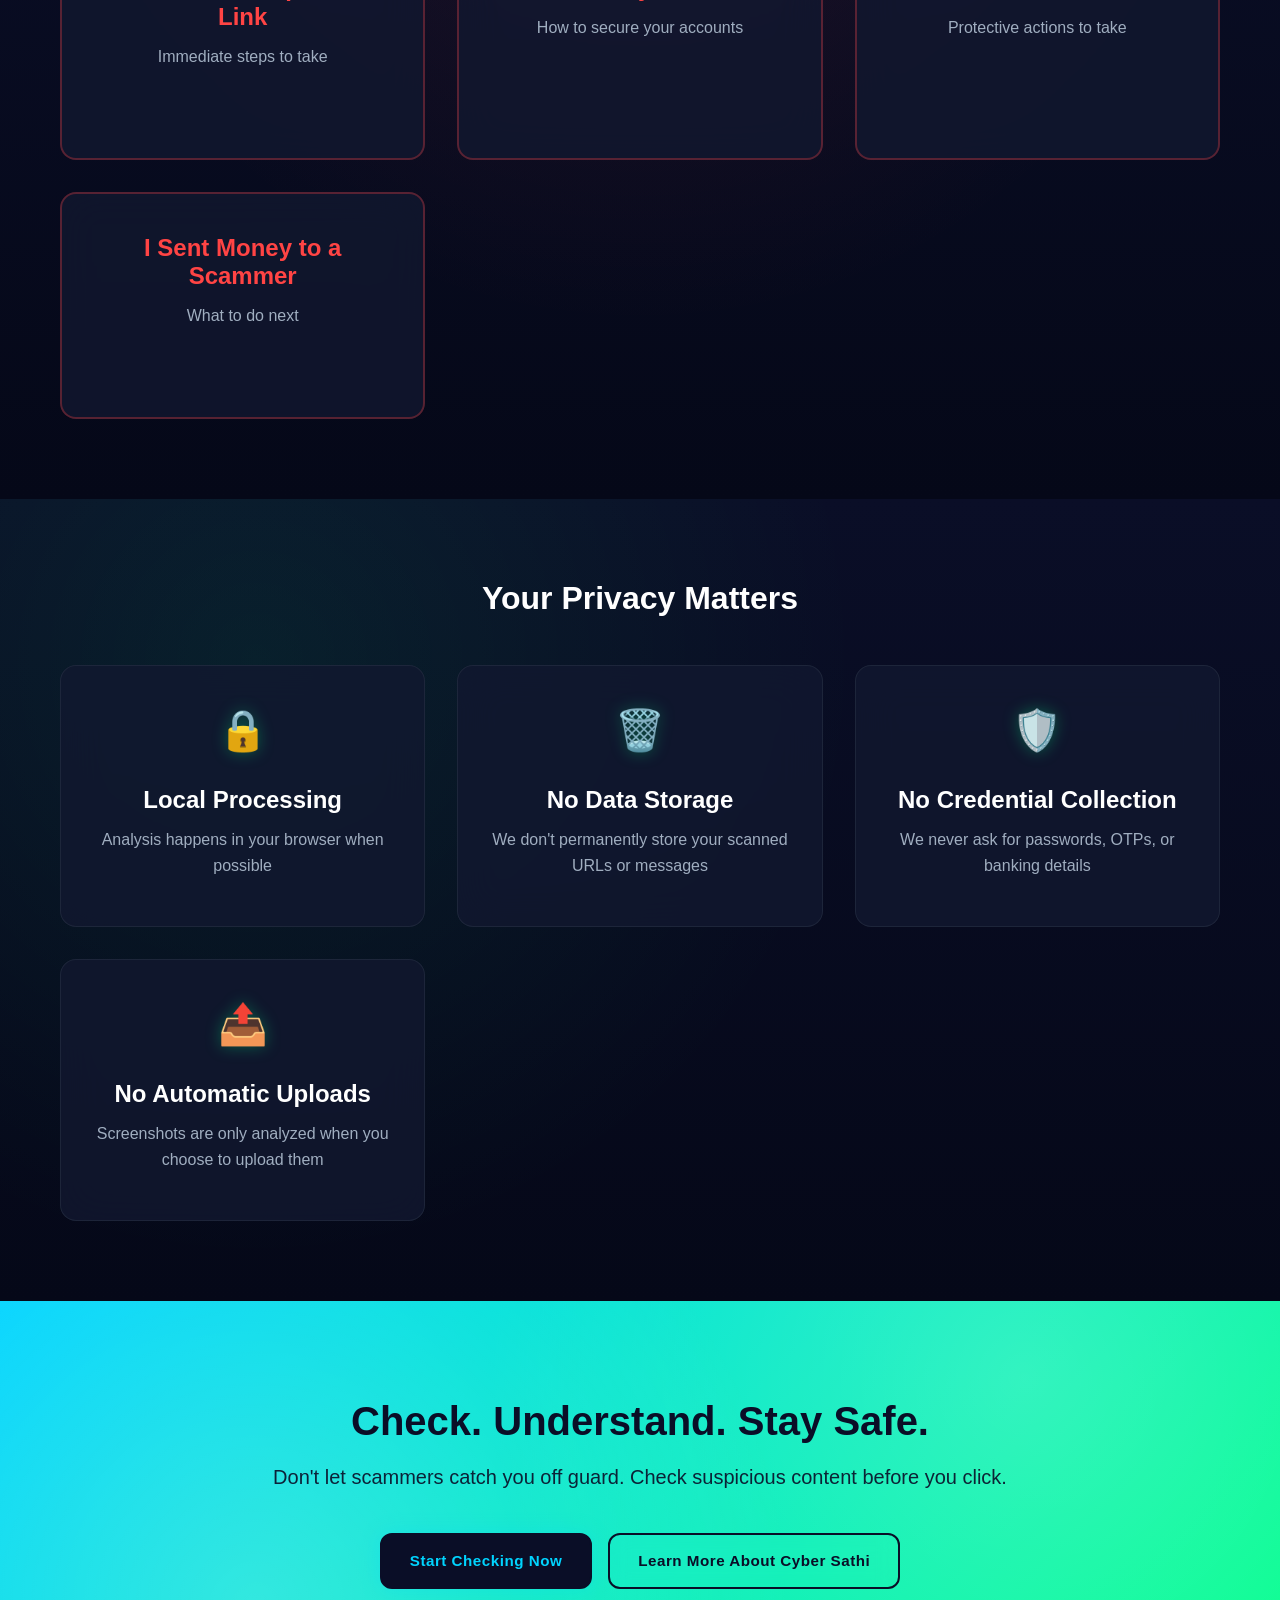
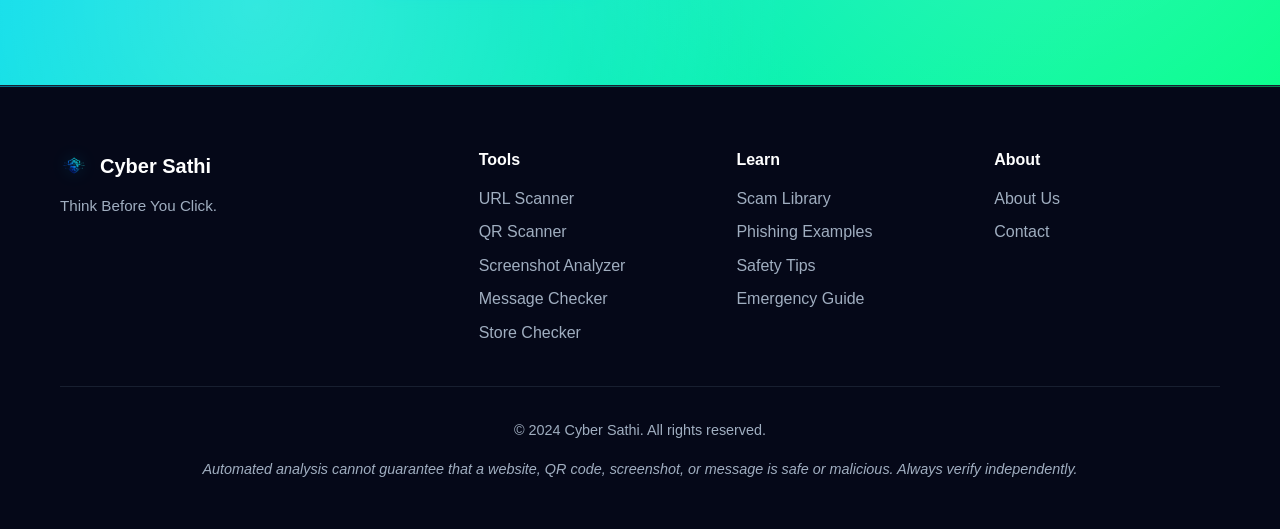
==== commit b4e80d48: "in" ====
--- a/index.html
+++ b/index.html
@@ -65,15 +65,7 @@
                     </div>
                 </div>
                 <div class="hero-visual">
-                    <svg class="cyber-shield" viewBox="0 0 200 200" fill="none" xmlns="http://www.w3.org/2000/svg">
-                        <circle cx="100" cy="100" r="90" stroke="#00d4ff" stroke-width="2" opacity="0.3"/>
-                        <circle cx="100" cy="100" r="70" stroke="#00d4ff" stroke-width="2" opacity="0.5"/>
-                        <path d="M100 20 L180 60 L180 140 L100 180 L20 140 L20 60 Z" stroke="#00d4ff" stroke-width="2" fill="rgba(0,212,255,0.1)"/>
-                        <path d="M100 40 L160 70 L160 130 L100 160 L40 130 L40 70 Z" stroke="#00ff88" stroke-width="2" fill="rgba(0,255,136,0.1)"/>
-                        <circle cx="100" cy="100" r="30" stroke="#00ff88" stroke-width="3"/>
-                        <path d="M85 100 L95 110 L115 90" stroke="#00ff88" stroke-width="3" stroke-linecap="round" stroke-linejoin="round"/>
-                        <circle cx="100" cy="100" r="5" fill="#00d4ff"/>
-                    </svg>
+                    <img src="assets/icons/hero.png" alt="Cyber Security Shield" class="hero-image">
                 </div>
             </div>
         </div>
@@ -97,12 +89,7 @@
                 
                 <a href="qr-scanner.html" class="check-card">
                     <div class="card-icon">
-                        <svg viewBox="0 0 24 24" fill="none" stroke="currentColor" stroke-width="2">
-                            <rect x="3" y="3" width="7" height="7"/>
-                            <rect x="14" y="3" width="7" height="7"/>
-                            <rect x="14" y="14" width="7" height="7"/>
-                            <rect x="3" y="14" width="7" height="7"/>
-                        </svg>
+                        <img src="assets/icons/qr.png" alt="QR Scanner" class="card-icon-img">
                     </div>
                     <h3>Check QR</h3>
                     <p>Upload or scan a QR code and analyze it</p>
@@ -110,11 +97,7 @@
                 
                 <a href="screenshot-scanner.html" class="check-card">
                     <div class="card-icon">
-                        <svg viewBox="0 0 24 24" fill="none" stroke="currentColor" stroke-width="2">
-                            <rect x="3" y="3" width="18" height="18" rx="2" ry="2"/>
-                            <circle cx="8.5" cy="8.5" r="1.5"/>
-                            <polyline points="21 15 16 10 5 21"/>
-                        </svg>
+                        <img src="assets/icons/fake.jpeg" alt="Screenshot Scanner" class="card-icon-img">
                     </div>
                     <h3>Check Screenshot</h3>
                     <p>Upload a screenshot of suspicious content</p>
@@ -122,9 +105,7 @@
                 
                 <a href="message-scanner.html" class="check-card">
                     <div class="card-icon">
-                        <svg viewBox="0 0 24 24" fill="none" stroke="currentColor" stroke-width="2">
-                            <path d="M21 15a2 2 0 0 1-2 2H7l-4 4V5a2 2 0 0 1 2-2h14a2 2 0 0 1 2 2z"/>
-                        </svg>
+                        <img src="assets/icons/sms.jpeg" alt="Message Scanner" class="card-icon-img">
                     </div>
                     <h3>Check Message</h3>
                     <p>Paste suspicious SMS, email, or messages</p>
@@ -132,11 +113,7 @@
                 
                 <a href="store-checker.html" class="check-card">
                     <div class="card-icon">
-                        <svg viewBox="0 0 24 24" fill="none" stroke="currentColor" stroke-width="2">
-                            <circle cx="9" cy="21" r="1"/>
-                            <circle cx="20" cy="21" r="1"/>
-                            <path d="M1 1h4l2.68 13.39a2 2 0 0 0 2 1.61h9.72a2 2 0 0 0 2-1.61L23 6H6"/>
-                        </svg>
+                        <img src="assets/icons/fraud.jpeg" alt="Store Checker" class="card-icon-img">
                     </div>
                     <h3>Check Online Store</h3>
                     <p>Analyze suspicious shopping websites</p>
@@ -213,32 +190,44 @@
             <h2>What Cyber Sathi Detects</h2>
             <div class="detection-grid">
                 <div class="detection-item">
-                    <div class="detection-icon">🔗</div>
+                    <div class="detection-icon">
+                        <img src="assets/icons/scam.jpeg" alt="Suspicious URLs" class="detection-icon-img">
+                    </div>
                     <h3>Suspicious URLs</h3>
                     <p>Identifies potentially harmful links and phishing websites</p>
                 </div>
                 <div class="detection-item">
-                    <div class="detection-icon">📱</div>
+                    <div class="detection-icon">
+                        <img src="assets/icons/qr.png" alt="QR Code Scams" class="detection-icon-img">
+                    </div>
                     <h3>QR Code Scams</h3>
                     <p>Analyzes QR codes to reveal hidden malicious destinations</p>
                 </div>
                 <div class="detection-item">
-                    <div class="detection-icon">🖼</div>
+                    <div class="detection-icon">
+                        <img src="assets/icons/fake.jpeg" alt="Suspicious Screenshots" class="detection-icon-img">
+                    </div>
                     <h3>Suspicious Screenshots</h3>
                     <p>Detects warning signs in payment screens and messages</p>
                 </div>
                 <div class="detection-item">
-                    <div class="detection-icon">💬</div>
+                    <div class="detection-icon">
+                        <img src="assets/icons/sms.jpeg" alt="Scam Messages" class="detection-icon-img">
+                    </div>
                     <h3>Scam Messages</h3>
                     <p>Identifies suspicious SMS, emails, and chat messages</p>
                 </div>
                 <div class="detection-item">
-                    <div class="detection-icon">🛒</div>
+                    <div class="detection-icon">
+                        <img src="assets/icons/fraud.jpeg" alt="Fake Stores" class="detection-icon-img">
+                    </div>
                     <h3>Fake Stores</h3>
                     <p>Warns about potentially fraudulent shopping websites</p>
                 </div>
                 <div class="detection-item">
-                    <div class="detection-icon">🎣</div>
+                    <div class="detection-icon">
+                        <img src="assets/icons/lock.jpeg" alt="Phishing Attempts" class="detection-icon-img">
+                    </div>
                     <h3>Phishing Attempts</h3>
                     <p>Detects fake login pages and verification requests</p>
                 </div>
--- a/css/style.css
+++ b/css/style.css
@@ -10,17 +10,27 @@
     --success-color: #00cc66;
     --dark-bg: #0a0e27;
     --darker-bg: #050818;
-    --card-bg: #121830;
+    --card-bg: rgba(18, 24, 48, 0.8);
+    --card-bg-solid: #121830;
     --text-primary: #ffffff;
     --text-secondary: #a0aec0;
-    --border-color: #2d3748;
+    --border-color: rgba(45, 55, 72, 0.5);
     --gradient-primary: linear-gradient(135deg, #00d4ff 0%, #00ff88 100%);
-    --gradient-dark: linear-gradient(135deg, #0a0e27 0%, #121830 100%);
-    --shadow-sm: 0 2px 4px rgba(0, 0, 0, 0.3);
-    --shadow-md: 0 4px 6px rgba(0, 0, 0, 0.4);
-    --shadow-lg: 0 10px 15px rgba(0, 0, 0, 0.5);
+    --gradient-secondary: linear-gradient(135deg, #667eea 0%, #764ba2 100%);
+    --gradient-accent: linear-gradient(135deg, #f093fb 0%, #f5576c 100%);
+    --gradient-dark: linear-gradient(180deg, #0a0e27 0%, #050818 100%);
+    --gradient-glass: linear-gradient(135deg, rgba(255, 255, 255, 0.1) 0%, rgba(255, 255, 255, 0.05) 100%);
+    --shadow-sm: 0 2px 8px rgba(0, 0, 0, 0.3);
+    --shadow-md: 0 4px 12px rgba(0, 0, 0, 0.4);
+    --shadow-lg: 0 8px 24px rgba(0, 0, 0, 0.5);
+    --shadow-xl: 0 12px 32px rgba(0, 0, 0, 0.6);
+    --shadow-glow: 0 0 20px rgba(0, 212, 255, 0.3);
     --font-main: -apple-system, BlinkMacSystemFont, 'Segoe UI', Roboto, Oxygen, Ubuntu, Cantarell, sans-serif;
-    --transition: all 0.3s ease;
+    --transition: all 0.2s ease;
+    --radius-sm: 8px;
+    --radius-md: 12px;
+    --radius-lg: 16px;
+    --radius-xl: 24px;
 }
 
 /* Reset and Base Styles */
@@ -89,13 +99,14 @@
 
 /* Navigation */
 .navbar {
-    background-color: var(--darker-bg);
+    background: rgba(5, 8, 24, 0.95);
+    backdrop-filter: blur(20px);
     border-bottom: 1px solid var(--border-color);
     padding: 1rem 0;
     position: sticky;
     top: 0;
     z-index: 1000;
-    backdrop-filter: blur(10px);
+    box-shadow: var(--shadow-md);
 }
 
 .navbar .container {
@@ -107,16 +118,18 @@
 .nav-brand .logo {
     display: flex;
     align-items: center;
-    gap: 0.5rem;
+    gap: 0.75rem;
     font-size: 1.5rem;
     font-weight: 700;
     color: var(--text-primary);
+    letter-spacing: -0.5px;
 }
 
 .logo-image {
-    width: 32px;
-    height: 32px;
+    width: 36px;
+    height: 36px;
     object-fit: contain;
+    filter: drop-shadow(0 0 8px rgba(0, 212, 255, 0.3));
 }
 
 .logo-icon {
@@ -178,7 +191,7 @@
 
 /* Hero Section */
 .hero {
-    padding: 6rem 0;
+    padding: 8rem 0 6rem;
     background: var(--gradient-dark);
     position: relative;
     overflow: hidden;
@@ -191,7 +204,22 @@
     left: 0;
     right: 0;
     bottom: 0;
-    background: radial-gradient(circle at 20% 50%, rgba(0, 212, 255, 0.1) 0%, transparent 50%);
+    background: 
+        radial-gradient(circle at 20% 50%, rgba(0, 212, 255, 0.15) 0%, transparent 50%),
+        radial-gradient(circle at 80% 20%, rgba(0, 255, 136, 0.1) 0%, transparent 40%),
+        radial-gradient(circle at 40% 80%, rgba(102, 126, 234, 0.1) 0%, transparent 40%);
+    pointer-events: none;
+}
+
+.hero::after {
+    content: '';
+    position: absolute;
+    top: 0;
+    left: 0;
+    right: 0;
+    bottom: 0;
+    background: 
+        linear-gradient(45deg, transparent 30%, rgba(0, 212, 255, 0.05) 50%, transparent 70%);
     pointer-events: none;
 }
 
@@ -225,14 +253,22 @@
 }
 
 .cyber-shield {
-    width: 400px;
-    height: 400px;
+    width: 450px;
+    height: 450px;
+    filter: drop-shadow(0 0 40px rgba(0, 212, 255, 0.3));
+}
+
+.hero-image {
+    width: 450px;
+    height: 450px;
+    object-fit: contain;
+    filter: drop-shadow(0 0 40px rgba(0, 212, 255, 0.3));
     animation: float 6s ease-in-out infinite;
 }
 
 @keyframes float {
-    0%, 100% { transform: translateY(0); }
-    50% { transform: translateY(-20px); }
+    0%, 100% { transform: translateY(0) scale(1); }
+    50% { transform: translateY(-15px) scale(1.02); }
 }
 
 /* Buttons */
@@ -240,36 +276,57 @@
     display: inline-flex;
     align-items: center;
     justify-content: center;
-    padding: 0.75rem 1.5rem;
-    border-radius: 8px;
+    padding: 0.875rem 1.75rem;
+    border-radius: var(--radius-md);
     font-weight: 600;
-    font-size: 1rem;
+    font-size: 0.95rem;
     cursor: pointer;
     transition: var(--transition);
     border: none;
     text-decoration: none;
     gap: 0.5rem;
+    letter-spacing: 0.5px;
+    position: relative;
+    overflow: hidden;
+}
+
+.btn::before {
+    content: '';
+    position: absolute;
+    top: 0;
+    left: -100%;
+    width: 100%;
+    height: 100%;
+    background: linear-gradient(90deg, transparent, rgba(255, 255, 255, 0.2), transparent);
+    transition: var(--transition);
+}
+
+.btn:hover::before {
+    left: 100%;
 }
 
 .btn-primary {
     background: var(--gradient-primary);
     color: var(--dark-bg);
+    box-shadow: var(--shadow-glow);
 }
 
 .btn-primary:hover {
     transform: translateY(-2px);
-    box-shadow: 0 4px 12px rgba(0, 212, 255, 0.4);
+    box-shadow: 0 8px 24px rgba(0, 212, 255, 0.5);
 }
 
 .btn-secondary {
-    background: transparent;
+    background: var(--gradient-glass);
     color: var(--primary-color);
-    border: 2px solid var(--primary-color);
+    border: 1px solid rgba(0, 212, 255, 0.3);
+    backdrop-filter: blur(10px);
 }
 
 .btn-secondary:hover {
-    background: var(--primary-color);
-    color: var(--dark-bg);
+    background: rgba(0, 212, 255, 0.1);
+    border-color: var(--primary-color);
+    transform: translateY(-2px);
 }
 
 .btn .btn-loading {
@@ -286,54 +343,110 @@
 
 /* Quick Check Section */
 .quick-check {
-    padding: 4rem 0;
-    background-color: var(--card-bg);
+    padding: 5rem 0;
+    background: var(--gradient-dark);
+    position: relative;
+}
+
+.quick-check::before {
+    content: '';
+    position: absolute;
+    top: 0;
+    left: 0;
+    right: 0;
+    bottom: 0;
+    background: radial-gradient(circle at 50% 100%, rgba(0, 212, 255, 0.05) 0%, transparent 60%);
+    pointer-events: none;
 }
 
 .quick-check h2 {
     text-align: center;
     margin-bottom: 3rem;
+    position: relative;
+    z-index: 1;
 }
 
 .check-cards {
     display: grid;
-    grid-template-columns: repeat(auto-fit, minmax(250px, 1fr));
-    gap: 1.5rem;
+    grid-template-columns: repeat(auto-fit, minmax(280px, 1fr));
+    gap: 2rem;
+    position: relative;
+    z-index: 1;
 }
 
 .check-card {
-    background: var(--darker-bg);
+    background: var(--card-bg);
+    backdrop-filter: blur(20px);
     border: 1px solid var(--border-color);
-    border-radius: 12px;
-    padding: 2rem;
+    border-radius: var(--radius-lg);
+    padding: 2.5rem 2rem;
     text-align: center;
     transition: var(--transition);
     cursor: pointer;
     text-decoration: none;
     color: var(--text-primary);
+    position: relative;
+    overflow: hidden;
+}
+
+.check-card::before {
+    content: '';
+    position: absolute;
+    top: 0;
+    left: 0;
+    right: 0;
+    height: 3px;
+    background: var(--gradient-primary);
+    transform: scaleX(0);
+    transition: var(--transition);
+}
+
+.check-card:hover::before {
+    transform: scaleX(1);
 }
 
 .check-card:hover {
-    transform: translateY(-5px);
-    border-color: var(--primary-color);
-    box-shadow: var(--shadow-lg);
+    transform: translateY(-8px);
+    border-color: rgba(0, 212, 255, 0.5);
+    box-shadow: var(--shadow-xl), var(--shadow-glow);
 }
 
 .card-icon {
-    width: 60px;
-    height: 60px;
-    margin: 0 auto 1rem;
+    width: 70px;
+    height: 70px;
+    margin: 0 auto 1.5rem;
     background: var(--gradient-primary);
-    border-radius: 12px;
+    border-radius: var(--radius-md);
     display: flex;
     align-items: center;
     justify-content: center;
+    box-shadow: var(--shadow-glow);
+    position: relative;
+    overflow: hidden;
+}
+
+.card-icon::after {
+    content: '';
+    position: absolute;
+    inset: -3px;
+    border-radius: var(--radius-md);
+    background: var(--gradient-primary);
+    opacity: 0.3;
+    filter: blur(8px);
+    z-index: -1;
 }
 
 .card-icon svg {
-    width: 30px;
-    height: 30px;
+    width: 32px;
+    height: 32px;
     color: var(--dark-bg);
+}
+
+.card-icon-img {
+    width: 100%;
+    height: 100%;
+    object-fit: cover;
+    border-radius: var(--radius-md);
 }
 
 .check-card h3 {
@@ -348,8 +461,20 @@
 
 /* URL Scanner Section */
 .url-scanner-section {
-    padding: 4rem 0;
+    padding: 5rem 0;
     background: var(--gradient-dark);
+    position: relative;
+}
+
+.url-scanner-section::before {
+    content: '';
+    position: absolute;
+    top: 0;
+    left: 0;
+    right: 0;
+    bottom: 0;
+    background: radial-gradient(circle at 80% 20%, rgba(0, 255, 136, 0.08) 0%, transparent 50%);
+    pointer-events: none;
 }
 
 .scanner-preview {
@@ -368,15 +493,16 @@
 
 .input-group {
     display: flex;
-    gap: 0.5rem;
+    gap: 0.75rem;
 }
 
 .input-group input {
     flex: 1;
-    padding: 0.75rem 1rem;
+    padding: 1rem 1.25rem;
     border: 2px solid var(--border-color);
-    border-radius: 8px;
-    background: var(--darker-bg);
+    border-radius: var(--radius-md);
+    background: rgba(5, 8, 24, 0.8);
+    backdrop-filter: blur(10px);
     color: var(--text-primary);
     font-size: 1rem;
     transition: var(--transition);
@@ -385,29 +511,169 @@
 .input-group input:focus {
     outline: none;
     border-color: var(--primary-color);
+    box-shadow: 0 0 0 3px rgba(0, 212, 255, 0.2);
+}
+
+/* Textarea Group */
+.textarea-group {
+    margin-bottom: 1.5rem;
+}
+
+.textarea-group textarea {
+    width: 100%;
+    padding: 1rem 1.25rem;
+    border: 2px solid var(--border-color);
+    border-radius: var(--radius-md);
+    background: rgba(5, 8, 24, 0.8);
+    backdrop-filter: blur(10px);
+    color: var(--text-primary);
+    font-size: 1rem;
+    transition: var(--transition);
+    resize: vertical;
+    font-family: var(--font-main);
+}
+
+.textarea-group textarea:focus {
+    outline: none;
+    border-color: var(--primary-color);
+    box-shadow: 0 0 0 3px rgba(0, 212, 255, 0.2);
+}
+
+/* Select Group */
+.select-group {
+    margin-bottom: 1.5rem;
+}
+
+.select-group select {
+    width: 100%;
+    padding: 1rem 1.25rem;
+    border: 2px solid var(--border-color);
+    border-radius: var(--radius-md);
+    background: rgba(5, 8, 24, 0.8);
+    backdrop-filter: blur(10px);
+    color: var(--text-primary);
+    font-size: 1rem;
+    transition: var(--transition);
+    cursor: pointer;
+}
+
+.select-group select:focus {
+    outline: none;
+    border-color: var(--primary-color);
+    box-shadow: 0 0 0 3px rgba(0, 212, 255, 0.2);
+}
+
+/* File Upload */
+.file-upload {
+    margin-bottom: 1.5rem;
+}
+
+.file-upload input[type="file"] {
+    display: none;
+}
+
+.file-upload-label {
+    display: flex;
+    flex-direction: column;
+    align-items: center;
+    justify-content: center;
+    padding: 2rem;
+    border: 2px dashed var(--border-color);
+    border-radius: var(--radius-md);
+    background: rgba(5, 8, 24, 0.4);
+    cursor: pointer;
+    transition: var(--transition);
+    text-align: center;
+}
+
+.file-upload-label:hover {
+    border-color: var(--primary-color);
+    background: rgba(0, 212, 255, 0.05);
+}
+
+.file-upload-label svg {
+    width: 48px;
+    height: 48px;
+    color: var(--primary-color);
+    margin-bottom: 1rem;
+}
+
+.file-upload-label span {
+    color: var(--text-secondary);
+    font-size: 0.95rem;
+}
+
+.file-preview {
+    margin-top: 1rem;
+    padding: 1rem;
+    background: var(--card-bg);
+    border-radius: var(--radius-md);
+    border: 1px solid var(--border-color);
+}
+
+.file-preview img {
+    max-width: 100%;
+    max-height: 300px;
+    border-radius: var(--radius-sm);
+    display: block;
+    margin: 0 auto;
 }
 
 .quick-url-result {
     margin-top: 2rem;
-    padding: 1.5rem;
+    padding: 2rem;
     background: var(--card-bg);
-    border-radius: 8px;
+    backdrop-filter: blur(20px);
+    border-radius: var(--radius-lg);
     border: 1px solid var(--border-color);
+    box-shadow: var(--shadow-lg);
 }
 
 .hidden {
     display: none !important;
 }
 
+/* Button Loading State */
+.btn .btn-loading {
+    display: none;
+}
+
+.btn.loading .btn-text {
+    display: none;
+}
+
+.btn.loading .btn-loading {
+    display: inline;
+}
+
+/* Loading Spinner */
+.loading::after {
+    display: block;
+}
+
 /* Statistics Section */
 .statistics {
-    padding: 4rem 0;
-    background-color: var(--card-bg);
+    padding: 5rem 0;
+    background: var(--gradient-dark);
+    position: relative;
+}
+
+.statistics::before {
+    content: '';
+    position: absolute;
+    top: 0;
+    left: 0;
+    right: 0;
+    bottom: 0;
+    background: radial-gradient(circle at 50% 0%, rgba(102, 126, 234, 0.1) 0%, transparent 50%);
+    pointer-events: none;
 }
 
 .statistics h2 {
     text-align: center;
     margin-bottom: 0.5rem;
+    position: relative;
+    z-index: 1;
 }
 
 .stats-disclaimer {
@@ -415,12 +681,16 @@
     color: var(--text-secondary);
     font-size: 0.9rem;
     margin-bottom: 2rem;
+    position: relative;
+    z-index: 1;
 }
 
 .stats-dashboard {
     display: grid;
     grid-template-columns: 1fr 1fr;
-    gap: 2rem;
+    gap: 2.5rem;
+    position: relative;
+    z-index: 1;
 }
 
 .stats-actions {
@@ -430,20 +700,102 @@
 }
 
 .stat-action {
-    padding: 1rem 1.5rem;
-    background: var(--darker-bg);
+    padding: 1.25rem 1.75rem;
+    background: var(--card-bg);
+    backdrop-filter: blur(20px);
     border: 1px solid var(--border-color);
-    border-radius: 8px;
+    border-radius: var(--radius-md);
     color: var(--text-primary);
     text-decoration: none;
     font-weight: 600;
     transition: var(--transition);
     text-align: center;
+    position: relative;
+    overflow: hidden;
+}
+
+.stat-action::before {
+    content: '';
+    position: absolute;
+    top: 0;
+    left: 0;
+    right: 0;
+    height: 3px;
+    background: var(--gradient-primary);
+    transform: scaleX(0);
+    transition: var(--transition);
+}
+
+.stat-action:hover::before {
+    transform: scaleX(1);
 }
 
 .stat-action:hover {
-    border-color: var(--primary-color);
+    border-color: rgba(0, 212, 255, 0.5);
+    transform: translateY(-4px);
+    box-shadow: var(--shadow-lg), var(--shadow-glow);
+}
+
+/* Stats Bars */
+.stats-visual {
     background: var(--card-bg);
+    backdrop-filter: blur(20px);
+    border: 1px solid var(--border-color);
+    border-radius: var(--radius-lg);
+    padding: 2rem;
+}
+
+.stat-bar {
+    margin-bottom: 1.5rem;
+}
+
+.stat-bar:last-child {
+    margin-bottom: 0;
+}
+
+.stat-label {
+    display: flex;
+    justify-content: space-between;
+    margin-bottom: 0.5rem;
+    color: var(--text-primary);
+    font-weight: 500;
+}
+
+.bar-container {
+    height: 8px;
+    background: rgba(0, 212, 255, 0.1);
+    border-radius: 4px;
+    overflow: hidden;
+    position: relative;
+}
+
+.bar-fill {
+    height: 100%;
+    background: var(--gradient-primary);
+    border-radius: 4px;
+    transition: width 1s ease;
+    position: relative;
+}
+
+.bar-fill::after {
+    content: '';
+    position: absolute;
+    top: 0;
+    left: 0;
+    right: 0;
+    bottom: 0;
+    background: linear-gradient(90deg, transparent, rgba(255, 255, 255, 0.3), transparent);
+    animation: shimmer 2s infinite;
+}
+
+@keyframes shimmer {
+    0% { transform: translateX(-100%); }
+    100% { transform: translateX(100%); }
+}
+
+.stat-value {
+    font-weight: 600;
+    color: var(--primary-color);
 }
 
 .stats-chart h3 {
@@ -486,44 +838,122 @@
 
 /* Detection Section */
 .detection {
-    padding: 4rem 0;
+    padding: 5rem 0;
     background: var(--gradient-dark);
+    position: relative;
+}
+
+.detection::before {
+    content: '';
+    position: absolute;
+    top: 0;
+    left: 0;
+    right: 0;
+    bottom: 0;
+    background: radial-gradient(circle at 20% 80%, rgba(0, 255, 136, 0.08) 0%, transparent 50%);
+    pointer-events: none;
 }
 
 .detection h2 {
     text-align: center;
     margin-bottom: 3rem;
+    position: relative;
+    z-index: 1;
 }
 
 .detection-grid {
     display: grid;
-    grid-template-columns: repeat(auto-fit, minmax(300px, 1fr));
+    grid-template-columns: repeat(auto-fit, minmax(320px, 1fr));
     gap: 2rem;
+    position: relative;
+    z-index: 1;
 }
 
 .detection-item {
     text-align: center;
-    padding: 2rem;
+    padding: 2.5rem 2rem;
+    background: var(--card-bg);
+    backdrop-filter: blur(20px);
+    border: 1px solid var(--border-color);
+    border-radius: var(--radius-lg);
+    transition: var(--transition);
+    position: relative;
+    overflow: hidden;
+}
+
+.detection-item::before {
+    content: '';
+    position: absolute;
+    top: 0;
+    left: 0;
+    right: 0;
+    height: 3px;
+    background: var(--gradient-secondary);
+    transform: scaleX(0);
+    transition: var(--transition);
+}
+
+.detection-item:hover::before {
+    transform: scaleX(1);
+}
+
+.detection-item:hover {
+    transform: translateY(-8px);
+    border-color: rgba(102, 126, 234, 0.5);
+    box-shadow: var(--shadow-xl);
 }
 
 .detection-icon {
-    font-size: 3rem;
-    margin-bottom: 1rem;
+    font-size: 3.5rem;
+    margin-bottom: 1.5rem;
+    filter: drop-shadow(0 0 10px rgba(0, 212, 255, 0.3));
+    display: inline-block;
+    position: relative;
+}
+
+.detection-icon::after {
+    content: '';
+    position: absolute;
+    inset: -8px;
+    border-radius: 50%;
+    background: var(--gradient-primary);
+    opacity: 0.1;
+    filter: blur(8px);
+    z-index: -1;
 }
 
 .detection-item h3 {
     color: var(--text-primary);
-    margin-bottom: 0.5rem;
+    margin-bottom: 0.75rem;
+    font-weight: 600;
+    font-size: 1.25rem;
+}
+
+.detection-item p {
+    color: var(--text-secondary);
+    line-height: 1.6;
 }
 
 /* Feature Sections */
 .feature-section {
-    padding: 4rem 0;
-    background-color: var(--card-bg);
+    padding: 6rem 0;
+    background: var(--gradient-dark);
+    position: relative;
 }
 
 .feature-section.alt {
-    background: var(--gradient-dark);
+    background: var(--card-bg);
+}
+
+.feature-section::before {
+    content: '';
+    position: absolute;
+    top: 0;
+    left: 0;
+    right: 0;
+    bottom: 0;
+    background: radial-gradient(circle at 50% 50%, rgba(0, 212, 255, 0.05) 0%, transparent 60%);
+    pointer-events: none;
 }
 
 .feature-block {
@@ -531,14 +961,23 @@
     grid-template-columns: 1fr 1fr;
     gap: 4rem;
     align-items: center;
+    position: relative;
+    z-index: 1;
 }
 
 .feature-content h2 {
-    margin-bottom: 1rem;
+    margin-bottom: 1.5rem;
+    font-size: 2.25rem;
+    background: var(--gradient-primary);
+    -webkit-background-clip: text;
+    -webkit-text-fill-color: transparent;
+    background-clip: text;
 }
 
 .feature-content p {
     margin-bottom: 2rem;
+    font-size: 1.1rem;
+    line-height: 1.8;
 }
 
 .feature-visual {
@@ -548,54 +987,197 @@
 }
 
 .feature-visual svg {
-    width: 300px;
-    height: 300px;
+    width: 350px;
+    height: 350px;
     color: var(--primary-color);
+    filter: drop-shadow(0 0 30px rgba(0, 212, 255, 0.4));
 }
 
 /* Common Scams Section */
 .common-scams {
-    padding: 4rem 0;
+    padding: 5rem 0;
     background: var(--gradient-dark);
+    position: relative;
+}
+
+.common-scams::before {
+    content: '';
+    position: absolute;
+    top: 0;
+    left: 0;
+    right: 0;
+    bottom: 0;
+    background: radial-gradient(circle at 80% 80%, rgba(255, 107, 107, 0.08) 0%, transparent 50%);
+    pointer-events: none;
 }
 
 .common-scams h2 {
     text-align: center;
     margin-bottom: 3rem;
+    position: relative;
+    z-index: 1;
 }
 
 .scam-grid {
     display: grid;
-    grid-template-columns: repeat(auto-fit, minmax(300px, 1fr));
-    gap: 1.5rem;
+    grid-template-columns: repeat(auto-fit, minmax(320px, 1fr));
+    gap: 2rem;
+    position: relative;
+    z-index: 1;
 }
 
 .scam-card {
     background: var(--card-bg);
+    backdrop-filter: blur(20px);
     border: 1px solid var(--border-color);
-    border-radius: 12px;
-    padding: 1.5rem;
-    transition: var(--transition);
+    border-radius: var(--radius-lg);
+    padding: 2rem;
+    transition: var(--transition);
+    position: relative;
+    overflow: hidden;
+}
+
+.scam-card::before {
+    content: '';
+    position: absolute;
+    top: 0;
+    left: 0;
+    right: 0;
+    height: 3px;
+    background: var(--gradient-accent);
+    transform: scaleX(0);
+    transition: var(--transition);
+}
+
+.scam-card:hover::before {
+    transform: scaleX(1);
 }
 
 .scam-card:hover {
-    border-color: var(--primary-color);
-    transform: translateY(-3px);
+    border-color: rgba(255, 107, 107, 0.5);
+    transform: translateY(-8px);
+    box-shadow: var(--shadow-xl);
 }
 
 .scam-card h3 {
     color: var(--text-primary);
-    margin-bottom: 0.5rem;
+    margin-bottom: 0.75rem;
+    font-weight: 600;
 }
 
 .scam-card p {
     color: var(--text-secondary);
-    margin-bottom: 1rem;
+    margin-bottom: 1.25rem;
+    line-height: 1.6;
 }
 
 .link {
     color: var(--primary-color);
     font-weight: 600;
+    display: inline-flex;
+    align-items: center;
+    gap: 0.5rem;
+    transition: var(--transition);
+}
+
+.link:hover {
+    color: var(--secondary-color);
+    gap: 0.75rem;
+}
+
+/* Library Section */
+.library-section {
+    padding: 5rem 0;
+    background: var(--gradient-dark);
+    position: relative;
+}
+
+.library-section::before {
+    content: '';
+    position: absolute;
+    top: 0;
+    left: 0;
+    right: 0;
+    bottom: 0;
+    background: radial-gradient(circle at 50% 50%, rgba(0, 212, 255, 0.05) 0%, transparent 60%);
+    pointer-events: none;
+}
+
+.library-section h2 {
+    text-align: center;
+    margin-bottom: 3rem;
+    position: relative;
+    z-index: 1;
+}
+
+.library-grid {
+    display: grid;
+    grid-template-columns: repeat(auto-fit, minmax(300px, 1fr));
+    gap: 2rem;
+    position: relative;
+    z-index: 1;
+}
+
+.library-card {
+    background: var(--card-bg);
+    backdrop-filter: blur(20px);
+    border: 1px solid var(--border-color);
+    border-radius: var(--radius-lg);
+    padding: 2rem;
+    transition: var(--transition);
+    position: relative;
+    overflow: hidden;
+}
+
+.library-card::before {
+    content: '';
+    position: absolute;
+    top: 0;
+    left: 0;
+    right: 0;
+    height: 3px;
+    background: var(--gradient-secondary);
+    transform: scaleX(0);
+    transition: var(--transition);
+}
+
+.library-card:hover::before {
+    transform: scaleX(1);
+}
+
+.library-card:hover {
+    transform: translateY(-8px);
+    border-color: rgba(102, 126, 234, 0.5);
+    box-shadow: var(--shadow-xl);
+}
+
+.library-icon {
+    font-size: 2.5rem;
+    margin-bottom: 1.5rem;
+    filter: drop-shadow(0 0 8px rgba(102, 126, 234, 0.3));
+}
+
+.library-card h3 {
+    color: var(--text-primary);
+    margin-bottom: 0.75rem;
+    font-weight: 600;
+    font-size: 1.25rem;
+}
+
+.library-card p {
+    color: var(--text-secondary);
+    line-height: 1.6;
+    margin-bottom: 1rem;
+}
+
+.library-tag {
+    display: inline-block;
+    padding: 0.25rem 0.75rem;
+    background: rgba(102, 126, 234, 0.2);
+    border-radius: 12px;
+    font-size: 0.75rem;
+    color: var(--primary-color);
+    font-weight: 500;
 }
 
 /* How It Works Section */
@@ -640,85 +1222,170 @@
 
 /* Safety Tips Section */
 .safety-tips {
-    padding: 4rem 0;
+    padding: 5rem 0;
     background: var(--gradient-dark);
+    position: relative;
+}
+
+.safety-tips::before {
+    content: '';
+    position: absolute;
+    top: 0;
+    left: 0;
+    right: 0;
+    bottom: 0;
+    background: radial-gradient(circle at 50% 100%, rgba(0, 255, 136, 0.08) 0%, transparent 60%);
+    pointer-events: none;
 }
 
 .safety-tips h2 {
     text-align: center;
     margin-bottom: 3rem;
+    position: relative;
+    z-index: 1;
 }
 
 .tips-grid {
     display: grid;
     grid-template-columns: repeat(auto-fit, minmax(300px, 1fr));
-    gap: 1.5rem;
+    gap: 2rem;
     margin-bottom: 2rem;
+    position: relative;
+    z-index: 1;
 }
 
 .tip-card {
     background: var(--card-bg);
+    backdrop-filter: blur(20px);
     border: 1px solid var(--border-color);
-    border-radius: 12px;
-    padding: 1.5rem;
-    text-align: center;
+    border-radius: var(--radius-lg);
+    padding: 2rem;
+    text-align: center;
+    transition: var(--transition);
+    position: relative;
+    overflow: hidden;
+}
+
+.tip-card::before {
+    content: '';
+    position: absolute;
+    top: 0;
+    left: 0;
+    right: 0;
+    height: 3px;
+    background: var(--gradient-primary);
+    transform: scaleX(0);
+    transition: var(--transition);
+}
+
+.tip-card:hover::before {
+    transform: scaleX(1);
+}
+
+.tip-card:hover {
+    transform: translateY(-8px);
+    border-color: rgba(0, 212, 255, 0.5);
+    box-shadow: var(--shadow-xl);
 }
 
 .tip-icon {
-    font-size: 2rem;
-    margin-bottom: 1rem;
+    font-size: 2.5rem;
+    margin-bottom: 1.5rem;
+    filter: drop-shadow(0 0 8px rgba(0, 212, 255, 0.3));
 }
 
 .tip-card h3 {
     color: var(--text-primary);
-    margin-bottom: 0.5rem;
+    margin-bottom: 0.75rem;
+    font-weight: 600;
 }
 
 .tips-cta {
     text-align: center;
+    position: relative;
+    z-index: 1;
 }
 
 /* Emergency Section */
 .emergency {
-    padding: 4rem 0;
-    background-color: var(--card-bg);
+    padding: 5rem 0;
+    background: var(--gradient-dark);
+    position: relative;
+}
+
+.emergency::before {
+    content: '';
+    position: absolute;
+    top: 0;
+    left: 0;
+    right: 0;
+    bottom: 0;
+    background: radial-gradient(circle at 50% 0%, rgba(255, 68, 68, 0.1) 0%, transparent 60%);
+    pointer-events: none;
 }
 
 .emergency h2 {
     text-align: center;
     margin-bottom: 1rem;
+    position: relative;
+    z-index: 1;
 }
 
 .emergency p {
     text-align: center;
     margin-bottom: 3rem;
+    position: relative;
+    z-index: 1;
 }
 
 .emergency-actions {
     display: grid;
-    grid-template-columns: repeat(auto-fit, minmax(250px, 1fr));
-    gap: 1.5rem;
+    grid-template-columns: repeat(auto-fit, minmax(280px, 1fr));
+    gap: 2rem;
+    position: relative;
+    z-index: 1;
 }
 
 .emergency-card {
-    background: var(--darker-bg);
-    border: 2px solid var(--danger-color);
-    border-radius: 12px;
-    padding: 2rem;
+    background: var(--card-bg);
+    backdrop-filter: blur(20px);
+    border: 2px solid rgba(255, 68, 68, 0.3);
+    border-radius: var(--radius-lg);
+    padding: 2.5rem 2rem;
     text-align: center;
     transition: var(--transition);
     text-decoration: none;
     color: var(--text-primary);
+    position: relative;
+    overflow: hidden;
+}
+
+.emergency-card::before {
+    content: '';
+    position: absolute;
+    top: 0;
+    left: 0;
+    right: 0;
+    height: 4px;
+    background: var(--danger-color);
+    transform: scaleX(0);
+    transition: var(--transition);
+}
+
+.emergency-card:hover::before {
+    transform: scaleX(1);
 }
 
 .emergency-card:hover {
-    transform: translateY(-5px);
-    box-shadow: 0 8px 20px rgba(255, 68, 68, 0.3);
+    transform: translateY(-8px);
+    border-color: var(--danger-color);
+    box-shadow: 0 12px 32px rgba(255, 68, 68, 0.4);
 }
 
 .emergency-card h3 {
     color: var(--danger-color);
-    margin-bottom: 0.5rem;
+    margin-bottom: 0.75rem;
+    font-weight: 600;
 }
 
 .emergency-card p {
@@ -727,51 +1394,103 @@
 
 /* Privacy Section */
 .privacy {
-    padding: 4rem 0;
+    padding: 5rem 0;
     background: var(--gradient-dark);
+    position: relative;
+}
+
+.privacy::before {
+    content: '';
+    position: absolute;
+    top: 0;
+    left: 0;
+    right: 0;
+    bottom: 0;
+    background: radial-gradient(circle at 20% 20%, rgba(0, 255, 136, 0.08) 0%, transparent 50%);
+    pointer-events: none;
 }
 
 .privacy h2 {
     text-align: center;
     margin-bottom: 3rem;
+    position: relative;
+    z-index: 1;
 }
 
 .privacy-features {
     display: grid;
-    grid-template-columns: repeat(auto-fit, minmax(250px, 1fr));
+    grid-template-columns: repeat(auto-fit, minmax(280px, 1fr));
     gap: 2rem;
+    position: relative;
+    z-index: 1;
 }
 
 .privacy-item {
     text-align: center;
+    background: var(--card-bg);
+    backdrop-filter: blur(20px);
+    border: 1px solid var(--border-color);
+    border-radius: var(--radius-lg);
+    padding: 2rem;
+    transition: var(--transition);
+}
+
+.privacy-item:hover {
+    transform: translateY(-8px);
+    border-color: rgba(0, 255, 136, 0.5);
+    box-shadow: var(--shadow-xl);
 }
 
 .privacy-icon {
-    font-size: 2rem;
-    margin-bottom: 1rem;
+    font-size: 2.5rem;
+    margin-bottom: 1.5rem;
+    filter: drop-shadow(0 0 8px rgba(0, 255, 136, 0.3));
 }
 
 .privacy-item h3 {
     color: var(--text-primary);
-    margin-bottom: 0.5rem;
+    margin-bottom: 0.75rem;
+    font-weight: 600;
 }
 
 /* CTA Section */
 .cta {
-    padding: 4rem 0;
+    padding: 6rem 0;
     background: var(--gradient-primary);
     text-align: center;
+    position: relative;
+    overflow: hidden;
+}
+
+.cta::before {
+    content: '';
+    position: absolute;
+    top: 0;
+    left: 0;
+    right: 0;
+    bottom: 0;
+    background: 
+        radial-gradient(circle at 20% 80%, rgba(255, 255, 255, 0.2) 0%, transparent 50%),
+        radial-gradient(circle at 80% 20%, rgba(255, 255, 255, 0.2) 0%, transparent 50%);
+    pointer-events: none;
 }
 
 .cta h2 {
     color: var(--dark-bg);
     margin-bottom: 1rem;
+    position: relative;
+    z-index: 1;
+    font-size: 2.5rem;
+    font-weight: 700;
 }
 
 .cta p {
     color: var(--dark-bg);
-    margin-bottom: 2rem;
-    opacity: 0.8;
+    margin-bottom: 2.5rem;
+    opacity: 0.9;
+    position: relative;
+    z-index: 1;
+    font-size: 1.25rem;
 }
 
 .cta-buttons {
@@ -779,22 +1498,32 @@
     gap: 1rem;
     justify-content: center;
     flex-wrap: wrap;
+    position: relative;
+    z-index: 1;
 }
 
 .cta .btn-primary {
     background: var(--dark-bg);
     color: var(--primary-color);
+    border: 2px solid var(--dark-bg);
+}
+
+.cta .btn-primary:hover {
+    background: rgba(5, 8, 24, 0.9);
+    transform: translateY(-2px);
+    box-shadow: 0 8px 24px rgba(0, 0, 0, 0.3);
 }
 
 .cta .btn-secondary {
     background: transparent;
     color: var(--dark-bg);
-    border-color: var(--dark-bg);
+    border: 2px solid var(--dark-bg);
 }
 
 .cta .btn-secondary:hover {
     background: var(--dark-bg);
     color: var(--primary-color);
+    transform: translateY(-2px);
 }
 
 /* Page Header */
@@ -828,9 +1557,21 @@
 
 /* Footer */
 .footer {
-    background-color: var(--darker-bg);
+    background: var(--darker-bg);
     border-top: 1px solid var(--border-color);
-    padding: 3rem 0 1rem;
+    padding: 4rem 0 2rem;
+    position: relative;
+}
+
+.footer::before {
+    content: '';
+    position: absolute;
+    top: 0;
+    left: 0;
+    right: 0;
+    height: 1px;
+    background: var(--gradient-primary);
+    opacity: 0.5;
 }
 
 .footer-content {
@@ -843,11 +1584,11 @@
 .footer-brand .logo {
     display: flex;
     align-items: center;
-    gap: 0.5rem;
+    gap: 0.75rem;
     font-size: 1.25rem;
     font-weight: 700;
     color: var(--text-primary);
-    margin-bottom: 0.5rem;
+    margin-bottom: 0.75rem;
 }
 
 .footer-brand .logo .logo-image {
@@ -858,11 +1599,12 @@
 
 .footer-brand p {
     color: var(--text-secondary);
+    font-size: 0.95rem;
 }
 
 .footer-links {
     display: grid;
-    grid-template-columns: repeat(auto-fit, minmax(150px, 1fr));
+    grid-template-columns: repeat(auto-fit, minmax(180px, 1fr));
     gap: 2rem;
 }
 
@@ -903,6 +1645,447 @@
     margin-top: 0.5rem;
     font-style: italic;
     font-size: 0.85rem;
+}
+
+/* Content Section */
+.content-section {
+    padding: 5rem 0;
+    background: var(--gradient-dark);
+    position: relative;
+}
+
+.content-section::before {
+    content: '';
+    position: absolute;
+    top: 0;
+    left: 0;
+    right: 0;
+    bottom: 0;
+    background: radial-gradient(circle at 50% 50%, rgba(0, 212, 255, 0.05) 0%, transparent 60%);
+    pointer-events: none;
+}
+
+.content-section h2 {
+    margin-bottom: 2rem;
+    position: relative;
+    z-index: 1;
+}
+
+.content-section h3 {
+    color: var(--text-primary);
+    margin-bottom: 1rem;
+    position: relative;
+    z-index: 1;
+}
+
+.content-section p {
+    color: var(--text-secondary);
+    margin-bottom: 1rem;
+    line-height: 1.8;
+    position: relative;
+    z-index: 1;
+}
+
+.content-section ul {
+    list-style: none;
+    padding: 0;
+    margin-bottom: 1.5rem;
+    position: relative;
+    z-index: 1;
+}
+
+.content-section li {
+    padding: 0.75rem 0;
+    padding-left: 2rem;
+    position: relative;
+    color: var(--text-secondary);
+    border-bottom: 1px solid var(--border-color);
+}
+
+.content-section li::before {
+    content: '→';
+    position: absolute;
+    left: 0;
+    color: var(--primary-color);
+    font-weight: bold;
+}
+
+.content-section li:last-child {
+    border-bottom: none;
+}
+
+/* Educational Cards */
+.edu-card {
+    background: var(--card-bg);
+    backdrop-filter: blur(20px);
+    border: 1px solid var(--border-color);
+    border-radius: var(--radius-lg);
+    padding: 2rem;
+    margin-bottom: 2rem;
+    position: relative;
+    overflow: hidden;
+}
+
+.edu-card::before {
+    content: '';
+    position: absolute;
+    top: 0;
+    left: 0;
+    right: 0;
+    height: 3px;
+    background: var(--gradient-primary);
+    transform: scaleX(0);
+    transition: var(--transition);
+}
+
+.edu-card:hover::before {
+    transform: scaleX(1);
+}
+
+.edu-card:hover {
+    transform: translateY(-4px);
+    box-shadow: var(--shadow-lg);
+}
+
+.edu-card h3 {
+    color: var(--text-primary);
+    margin-bottom: 1rem;
+    font-weight: 600;
+}
+
+.edu-card p {
+    color: var(--text-secondary);
+    line-height: 1.6;
+}
+
+/* Info Boxes */
+.info-box {
+    background: rgba(0, 212, 255, 0.1);
+    backdrop-filter: blur(10px);
+    border: 1px solid rgba(0, 212, 255, 0.3);
+    border-radius: var(--radius-md);
+    padding: 1.5rem;
+    margin-bottom: 1.5rem;
+    position: relative;
+    overflow: hidden;
+}
+
+.info-box::before {
+    content: '';
+    position: absolute;
+    top: 0;
+    left: 0;
+    right: 0;
+    height: 3px;
+    background: var(--primary-color);
+}
+
+.info-box h4 {
+    color: var(--primary-color);
+    margin-bottom: 0.75rem;
+    font-weight: 600;
+}
+
+.info-box p {
+    color: var(--text-secondary);
+    line-height: 1.6;
+}
+
+/* Warning Boxes */
+.warning-box {
+    background: rgba(255, 165, 0, 0.1);
+    backdrop-filter: blur(10px);
+    border: 1px solid rgba(255, 165, 0, 0.3);
+    border-radius: var(--radius-md);
+    padding: 1.5rem;
+    margin-bottom: 1.5rem;
+    position: relative;
+    overflow: hidden;
+}
+
+.warning-box::before {
+    content: '';
+    position: absolute;
+    top: 0;
+    left: 0;
+    right: 0;
+    height: 3px;
+    background: var(--warning-color);
+}
+
+.warning-box h4 {
+    color: var(--warning-color);
+    margin-bottom: 0.75rem;
+    font-weight: 600;
+}
+
+.warning-box p {
+    color: var(--text-secondary);
+    line-height: 1.6;
+}
+
+/* Success Boxes */
+.success-box {
+    background: rgba(0, 204, 102, 0.1);
+    backdrop-filter: blur(10px);
+    border: 1px solid rgba(0, 204, 102, 0.3);
+    border-radius: var(--radius-md);
+    padding: 1.5rem;
+    margin-bottom: 1.5rem;
+    position: relative;
+    overflow: hidden;
+}
+
+.success-box::before {
+    content: '';
+    position: absolute;
+    top: 0;
+    left: 0;
+    right: 0;
+    height: 3px;
+    background: var(--success-color);
+}
+
+.success-box h4 {
+    color: var(--success-color);
+    margin-bottom: 0.75rem;
+    font-weight: 600;
+}
+
+.success-box p {
+    color: var(--text-secondary);
+    line-height: 1.6;
+}
+
+/* Step Cards */
+.step-card {
+    background: var(--card-bg);
+    backdrop-filter: blur(20px);
+    border: 1px solid var(--border-color);
+    border-radius: var(--radius-lg);
+    padding: 2rem;
+    margin-bottom: 1.5rem;
+    position: relative;
+    overflow: hidden;
+}
+
+.step-card::before {
+    content: '';
+    position: absolute;
+    top: 0;
+    left: 0;
+    right: 0;
+    height: 3px;
+    background: var(--gradient-secondary);
+    transform: scaleX(0);
+    transition: var(--transition);
+}
+
+.step-card:hover::before {
+    transform: scaleX(1);
+}
+
+.step-card:hover {
+    transform: translateY(-4px);
+    box-shadow: var(--shadow-lg);
+}
+
+.step-number {
+    display: inline-flex;
+    align-items: center;
+    justify-content: center;
+    width: 40px;
+    height: 40px;
+    background: var(--gradient-secondary);
+    border-radius: 50%;
+    color: var(--text-primary);
+    font-weight: 700;
+    font-size: 1.25rem;
+    margin-bottom: 1rem;
+}
+
+.step-card h3 {
+    color: var(--text-primary);
+    margin-bottom: 0.75rem;
+    font-weight: 600;
+}
+
+.step-card p {
+    color: var(--text-secondary);
+    line-height: 1.6;
+}
+
+/* Example Boxes */
+.example-box {
+    background: rgba(255, 68, 68, 0.1);
+    backdrop-filter: blur(10px);
+    border: 1px solid rgba(255, 68, 68, 0.3);
+    border-radius: var(--radius-md);
+    padding: 1.5rem;
+    margin-bottom: 1.5rem;
+    position: relative;
+    overflow: hidden;
+}
+
+.example-box::before {
+    content: '';
+    position: absolute;
+    top: 0;
+    left: 0;
+    right: 0;
+    height: 3px;
+    background: var(--danger-color);
+}
+
+.example-box h4 {
+    color: var(--danger-color);
+    margin-bottom: 0.75rem;
+    font-weight: 600;
+}
+
+.example-box p {
+    color: var(--text-secondary);
+    line-height: 1.6;
+    font-style: italic;
+}
+
+/* Categories Grid */
+.categories-grid {
+    display: grid;
+    grid-template-columns: repeat(auto-fit, minmax(280px, 1fr));
+    gap: 2rem;
+    margin-bottom: 2rem;
+}
+
+.category-card {
+    background: var(--card-bg);
+    backdrop-filter: blur(20px);
+    border: 1px solid var(--border-color);
+    border-radius: var(--radius-lg);
+    padding: 2rem;
+    transition: var(--transition);
+    position: relative;
+    overflow: hidden;
+}
+
+.category-card::before {
+    content: '';
+    position: absolute;
+    top: 0;
+    left: 0;
+    right: 0;
+    height: 3px;
+    background: var(--gradient-accent);
+    transform: scaleX(0);
+    transition: var(--transition);
+}
+
+.category-card:hover::before {
+    transform: scaleX(1);
+}
+
+.category-card:hover {
+    transform: translateY(-8px);
+    border-color: rgba(255, 107, 107, 0.5);
+    box-shadow: var(--shadow-xl);
+}
+
+.category-icon {
+    font-size: 2.5rem;
+    margin-bottom: 1rem;
+    filter: drop-shadow(0 0 8px rgba(255, 107, 107, 0.3));
+}
+
+.category-card h3 {
+    color: var(--text-primary);
+    margin-bottom: 0.75rem;
+    font-weight: 600;
+}
+
+.category-card p {
+    color: var(--text-secondary);
+    line-height: 1.6;
+}
+
+/* Badge Styles */
+.badge {
+    display: inline-block;
+    padding: 0.25rem 0.75rem;
+    border-radius: 12px;
+    font-size: 0.75rem;
+    font-weight: 600;
+    text-transform: uppercase;
+    letter-spacing: 0.5px;
+}
+
+.badge-danger {
+    background: rgba(255, 68, 68, 0.2);
+    color: var(--danger-color);
+    border: 1px solid rgba(255, 68, 68, 0.3);
+}
+
+.badge-warning {
+    background: rgba(255, 165, 0, 0.2);
+    color: var(--warning-color);
+    border: 1px solid rgba(255, 165, 0, 0.3);
+}
+
+.badge-success {
+    background: rgba(0, 204, 102, 0.2);
+    color: var(--success-color);
+    border: 1px solid rgba(0, 204, 102, 0.3);
+}
+
+.badge-info {
+    background: rgba(0, 212, 255, 0.2);
+    color: var(--primary-color);
+    border: 1px solid rgba(0, 212, 255, 0.3);
+}
+
+/* Highlight Text */
+.highlight {
+    background: rgba(0, 212, 255, 0.2);
+    padding: 0.1rem 0.3rem;
+    border-radius: 4px;
+    color: var(--primary-color);
+    font-weight: 500;
+}
+
+/* Numbered Lists */
+.numbered-list {
+    list-style: none;
+    padding: 0;
+    counter-reset: item;
+}
+
+.numbered-list li {
+    counter-increment: item;
+    padding: 1rem 0;
+    padding-left: 3rem;
+    position: relative;
+    color: var(--text-secondary);
+    border-bottom: 1px solid var(--border-color);
+}
+
+.numbered-list li::before {
+    content: counter(item);
+    position: absolute;
+    left: 0;
+    top: 1rem;
+    width: 2rem;
+    height: 2rem;
+    background: var(--gradient-primary);
+    border-radius: 50%;
+    display: flex;
+    align-items: center;
+    justify-content: center;
+    color: var(--dark-bg);
+    font-weight: 700;
+    font-size: 0.875rem;
+}
+
+.numbered-list li:last-child {
+    border-bottom: none;
 }
 
 /* Utility Classes */
@@ -931,4 +2114,47 @@
 .mt-3 { margin-top: 3rem; }
 .mb-1 { margin-bottom: 1rem; }
 .mb-2 { margin-bottom: 2rem; }
-.mb-3 { margin-bottom: 3rem; }+.mb-3 { margin-bottom: 3rem; }
+
+/* Toast Notifications */
+.toast {
+    box-shadow: var(--shadow-lg);
+}
+
+.toast-error {
+    border-color: var(--danger-color);
+    background: rgba(255, 68, 68, 0.1);
+}
+
+.toast-success {
+    border-color: var(--success-color);
+    background: rgba(0, 204, 102, 0.1);
+}
+
+.toast-warning {
+    border-color: var(--warning-color);
+    background: rgba(255, 165, 0, 0.1);
+}
+
+/* Toast Animations */
+@keyframes slideIn {
+    from {
+        transform: translateX(100%);
+        opacity: 0;
+    }
+    to {
+        transform: translateX(0);
+        opacity: 1;
+    }
+}
+
+@keyframes slideOut {
+    from {
+        transform: translateX(0);
+        opacity: 1;
+    }
+    to {
+        transform: translateX(100%);
+        opacity: 0;
+    }
+}
--- a/css/responsive.css
+++ b/css/responsive.css
@@ -48,6 +48,15 @@
     .scanner-container {
         grid-template-columns: 1fr;
     }
+
+    .check-cards {
+        grid-template-columns: repeat(auto-fit, minmax(250px, 1fr));
+    }
+
+    .detection-grid {
+        grid-template-columns: repeat(auto-fit, minmax(280px, 1fr));
+    }
+}
 }
 
 /* Tablets */
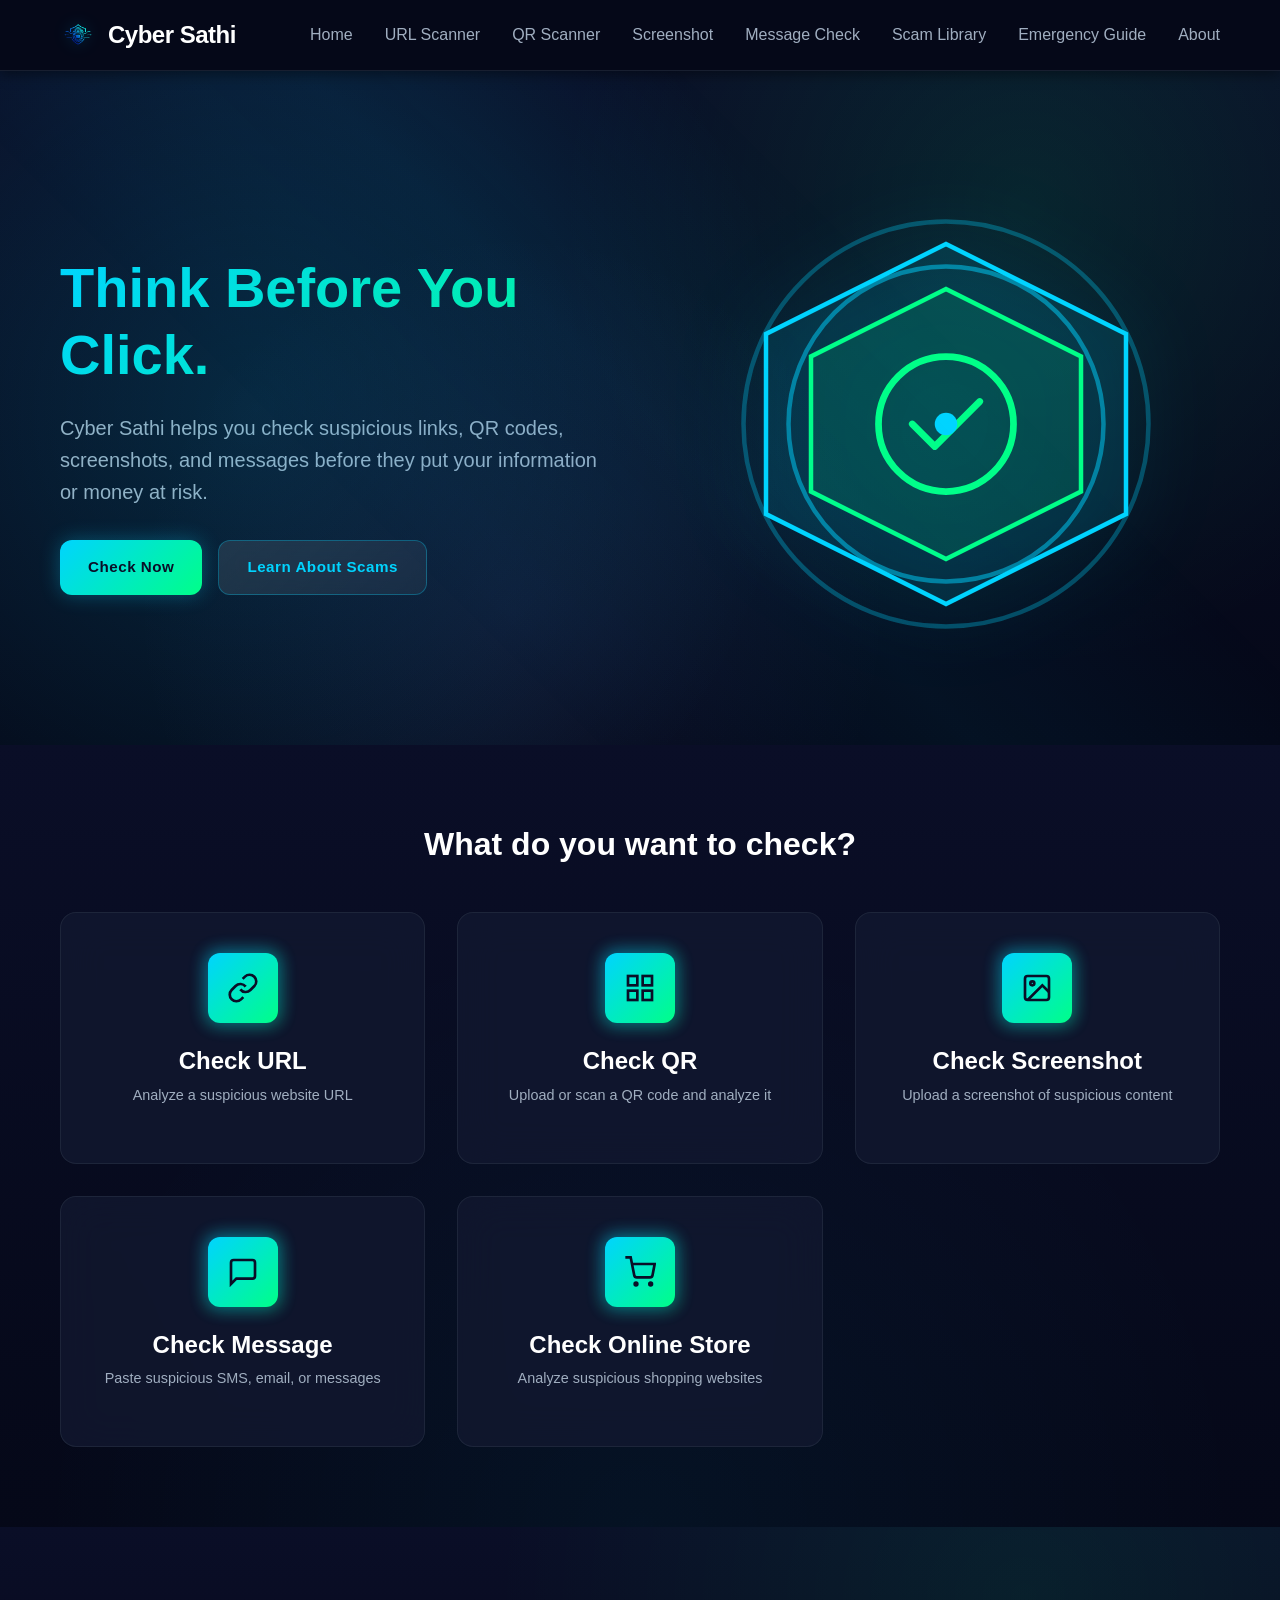
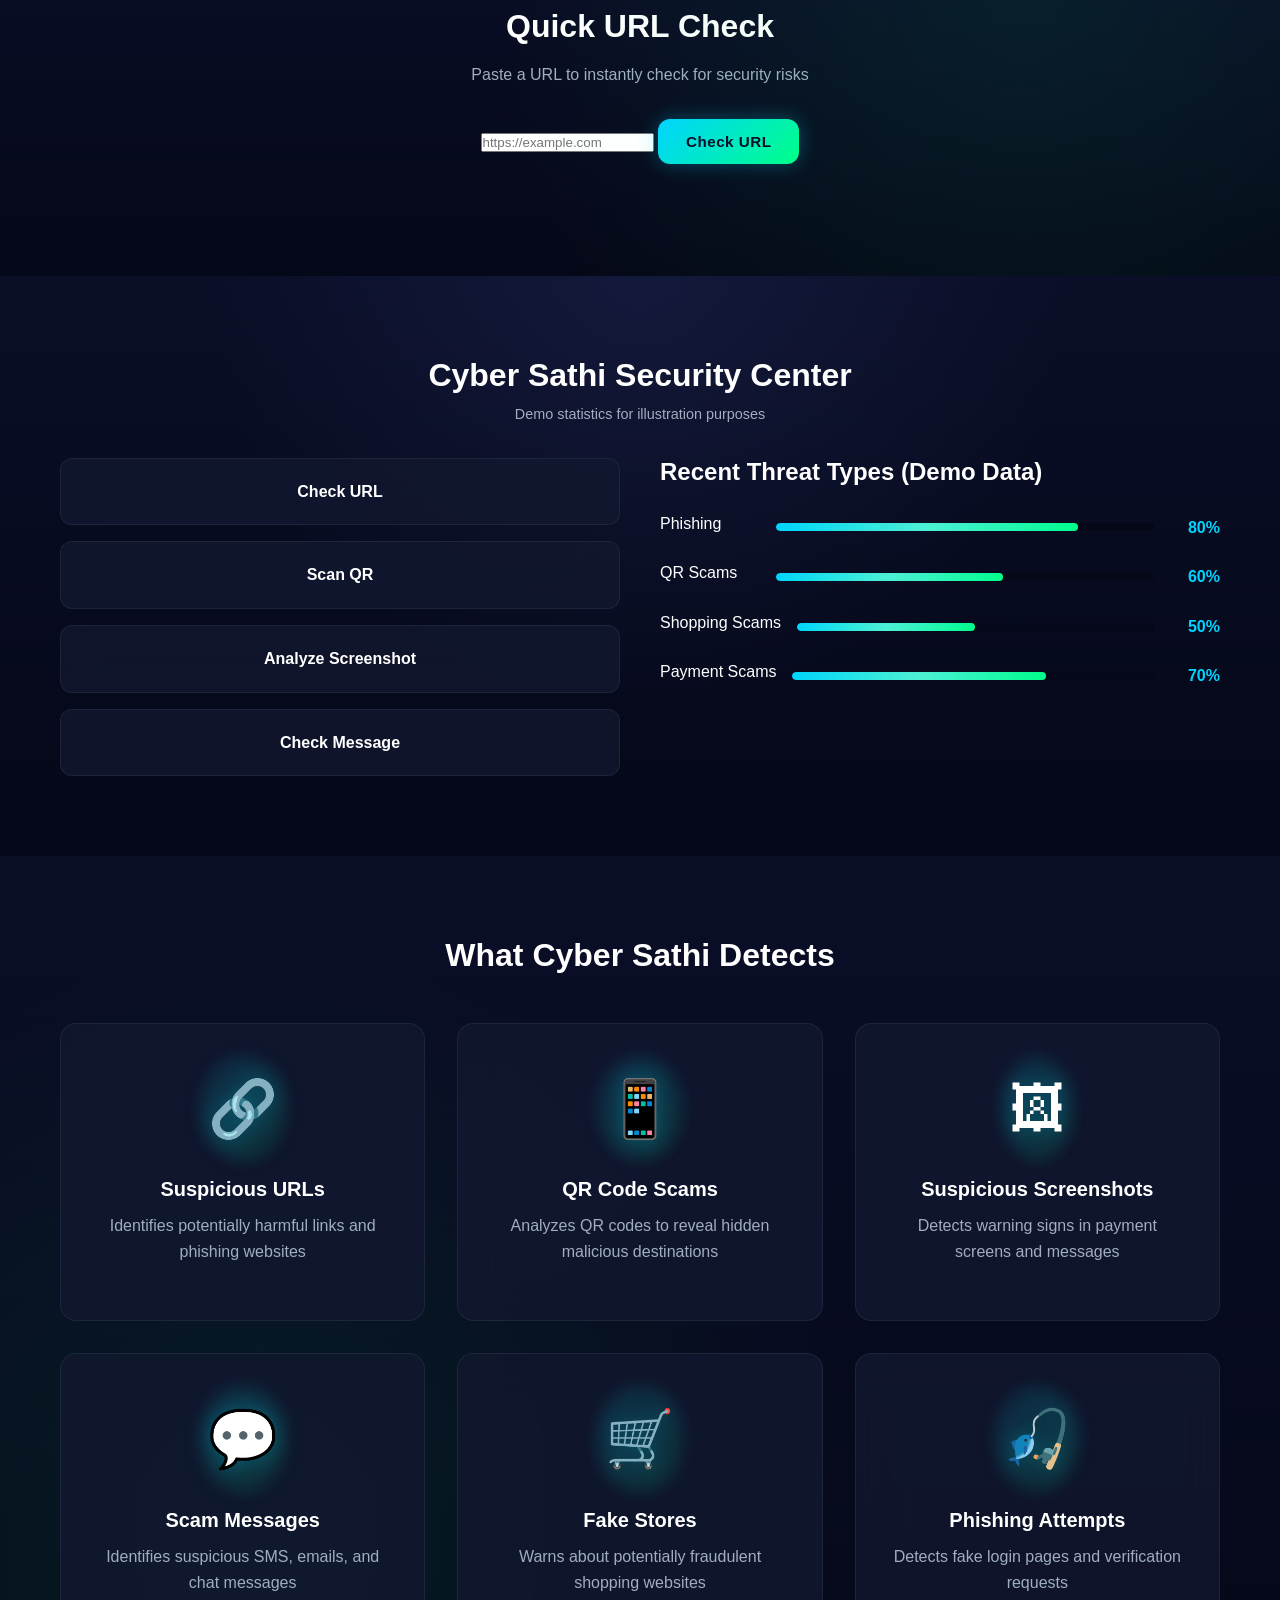
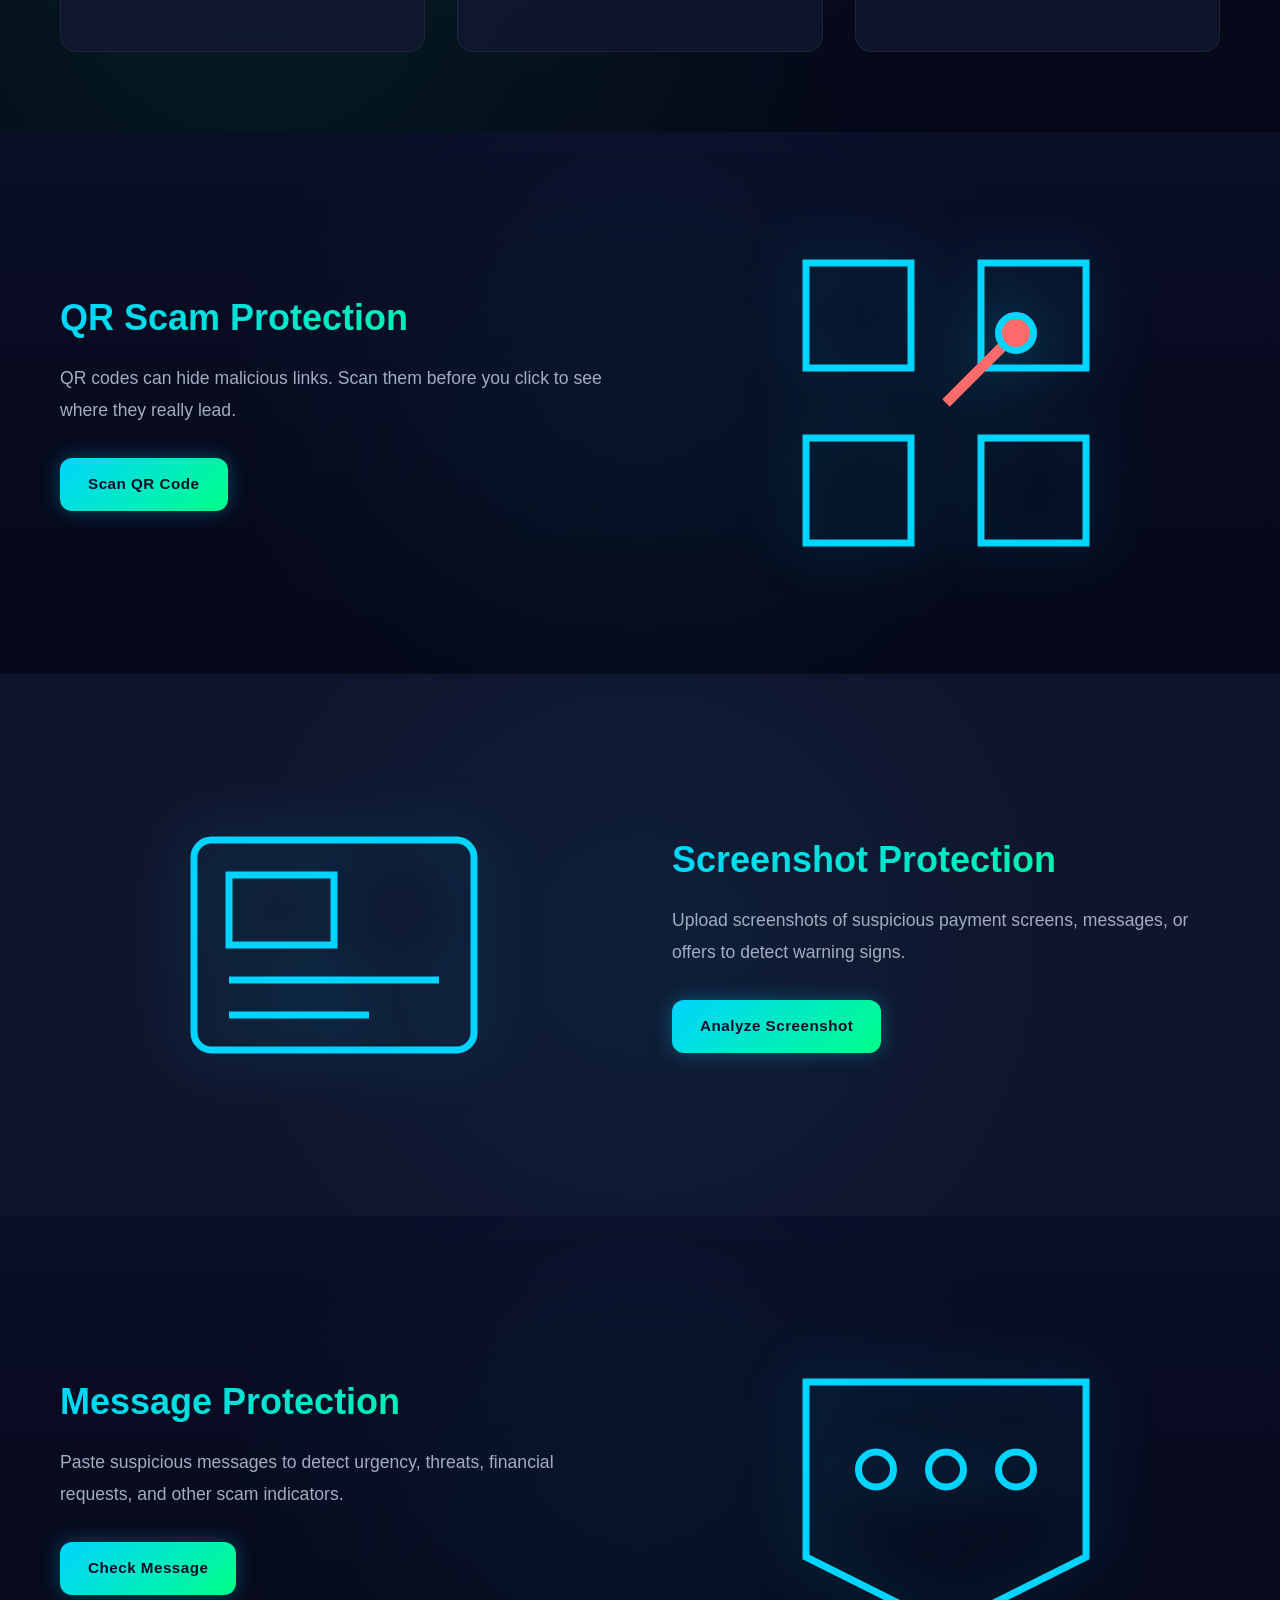
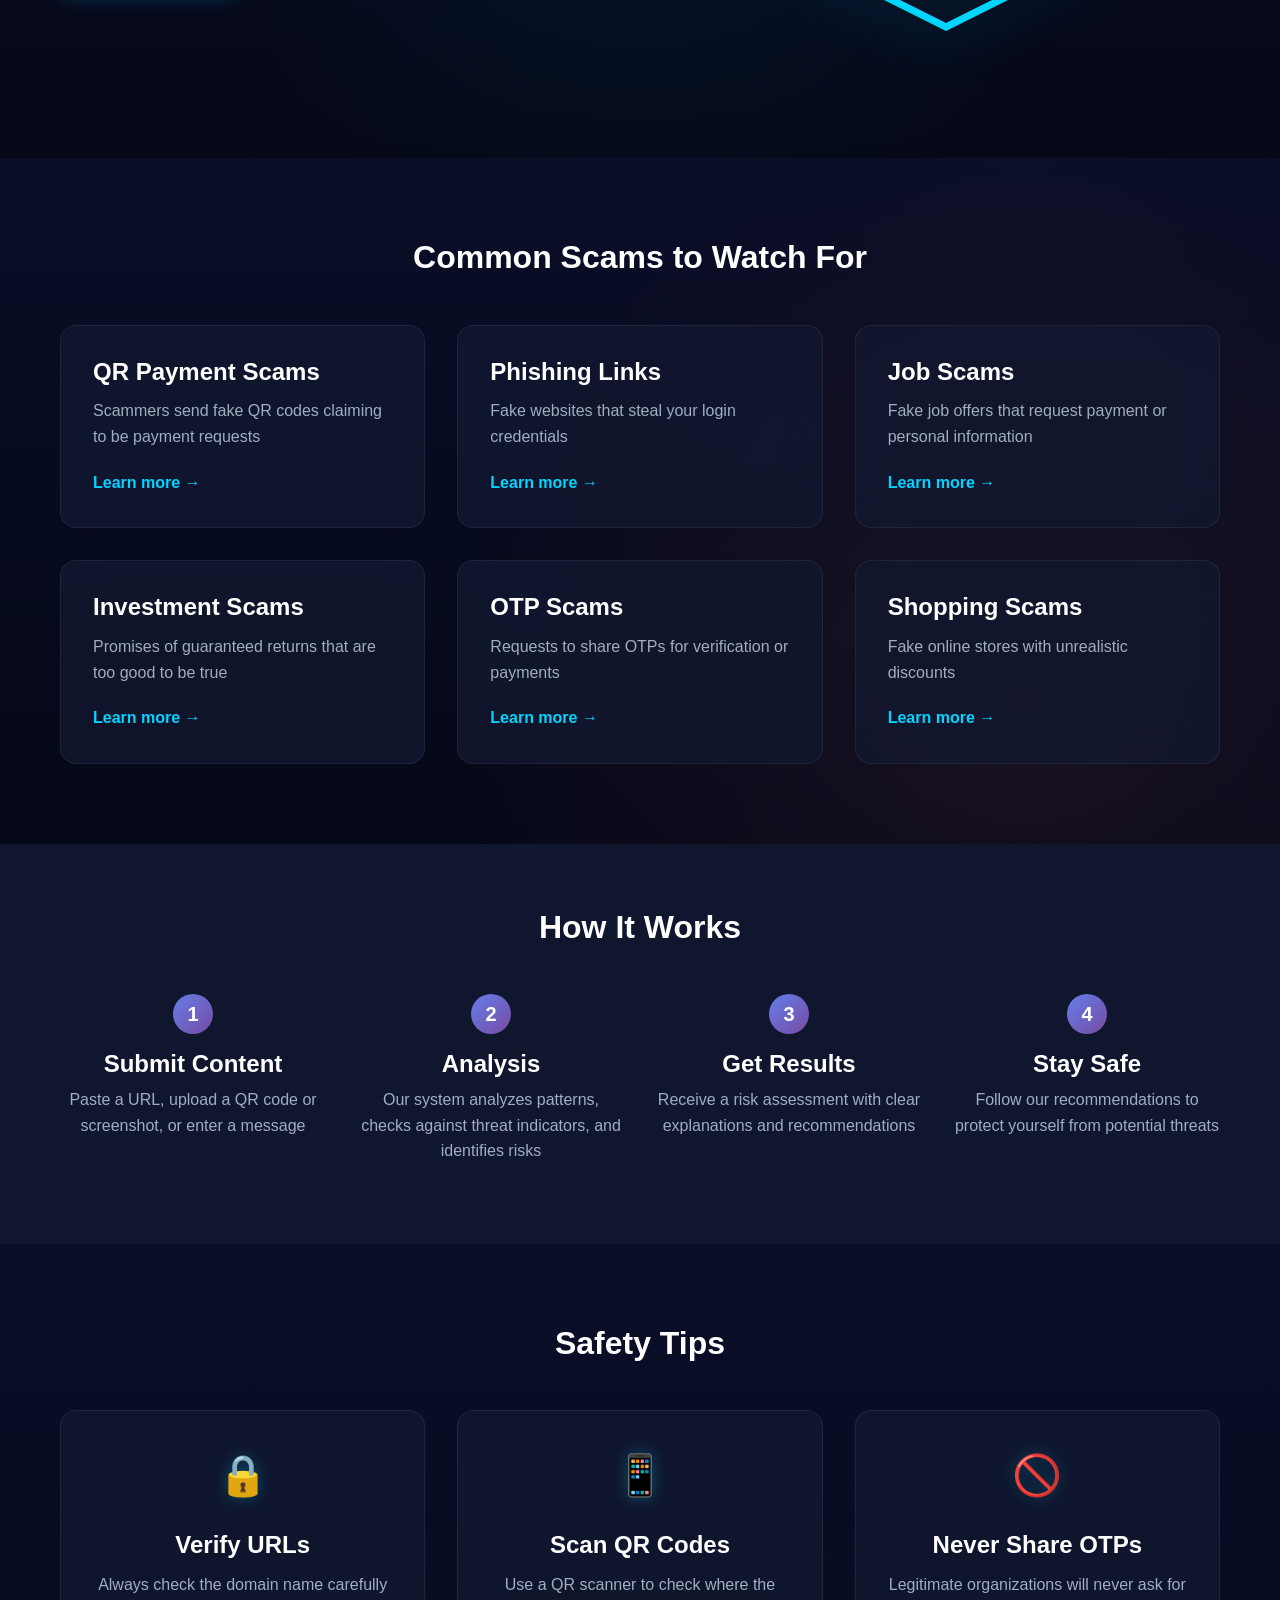
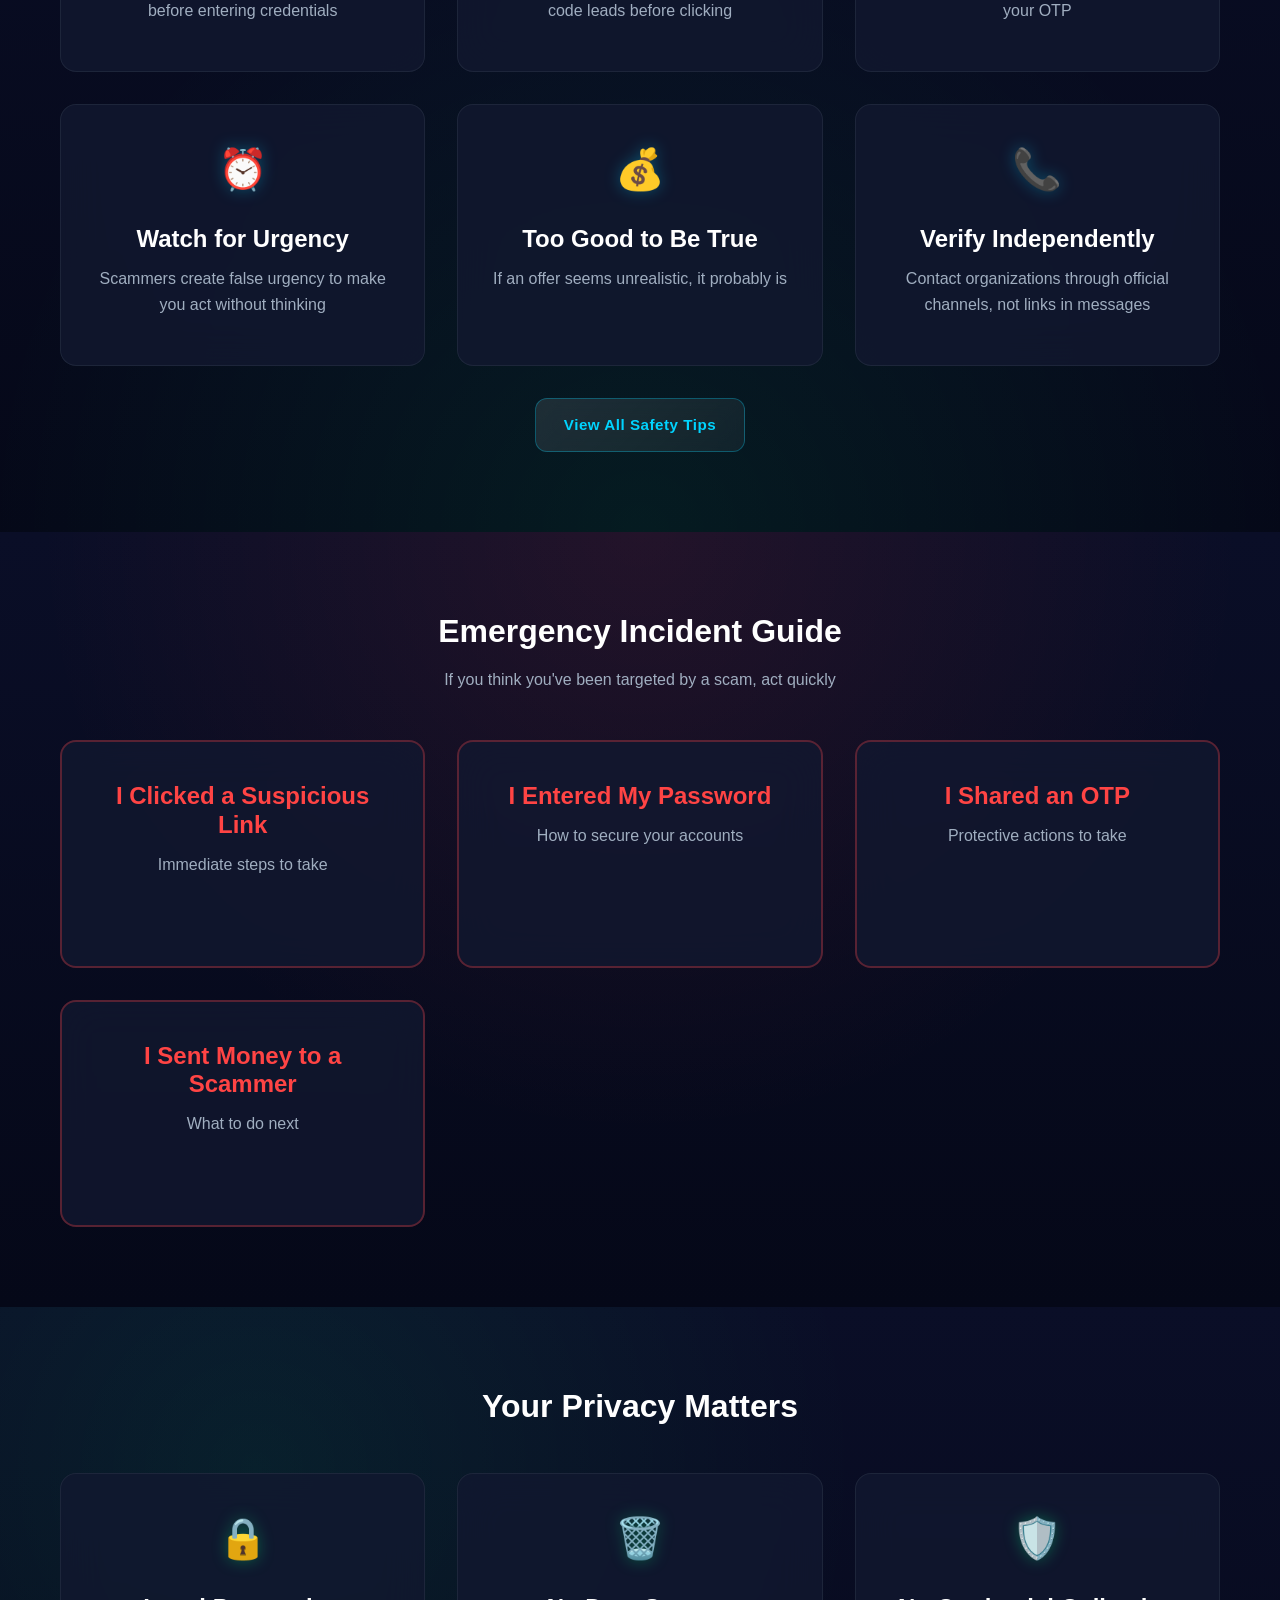
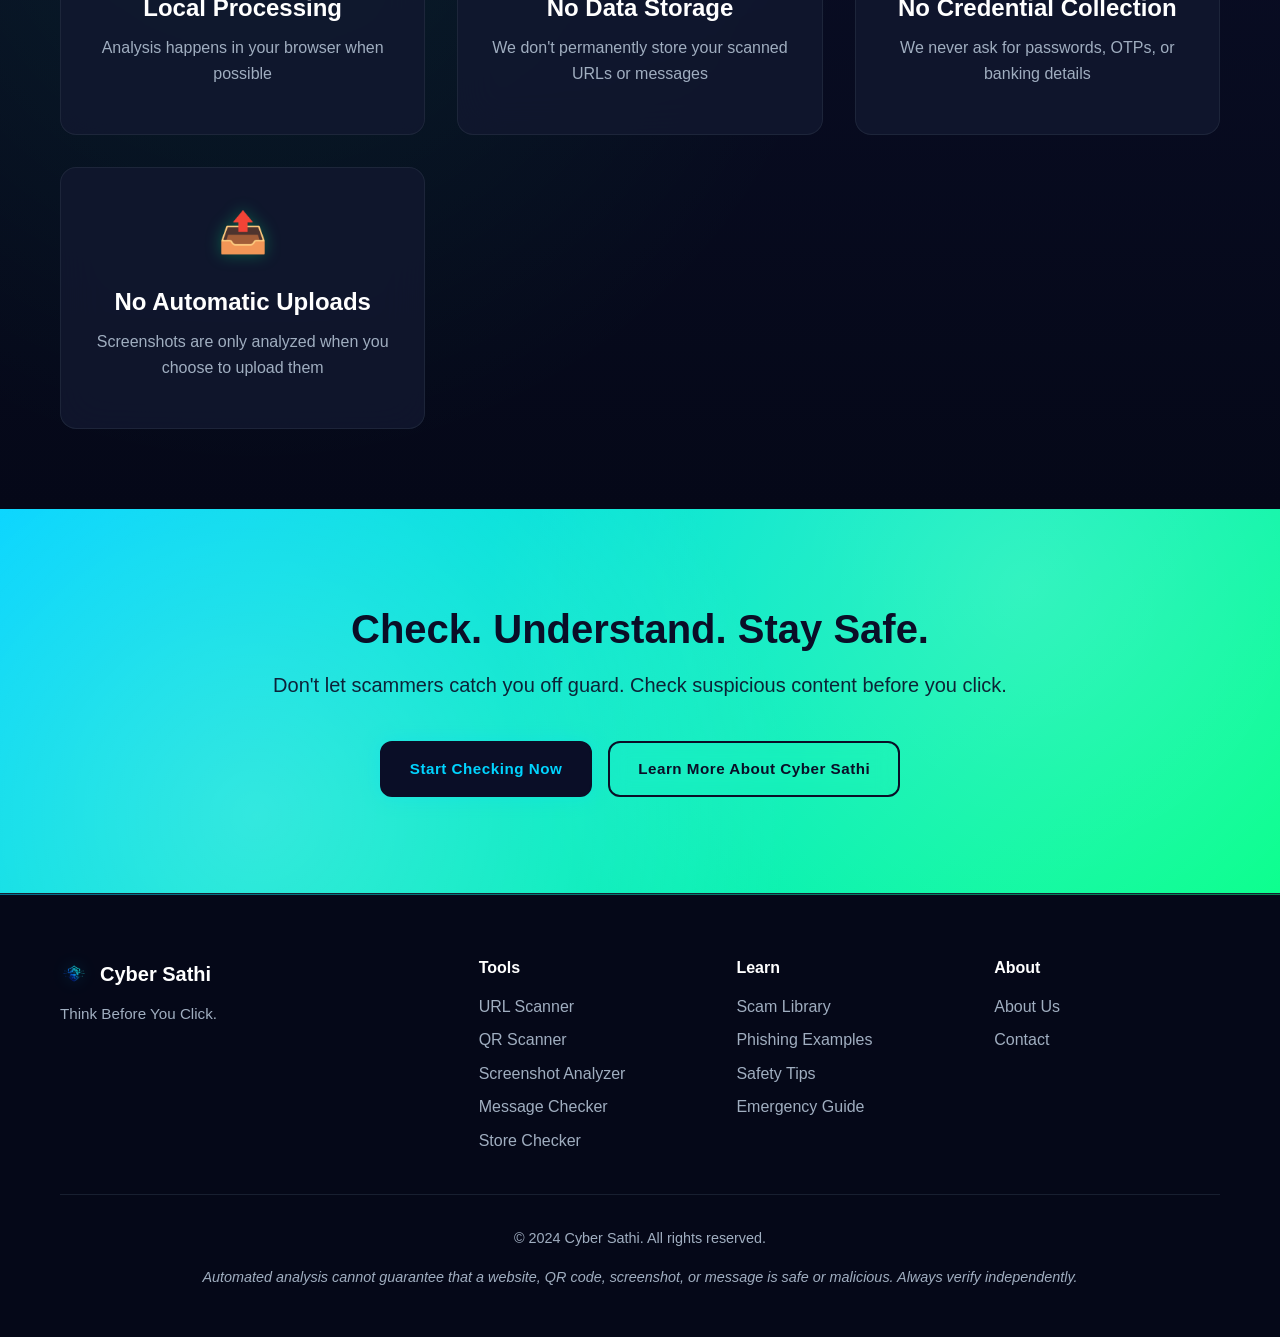
==== commit 32f5e695: "in" ====
--- a/index.html
+++ b/index.html
@@ -65,7 +65,15 @@
                     </div>
                 </div>
                 <div class="hero-visual">
-                    <img src="assets/icons/hero.png" alt="Cyber Security Shield" class="hero-image">
+                    <svg class="cyber-shield" viewBox="0 0 200 200" fill="none" xmlns="http://www.w3.org/2000/svg">
+                        <circle cx="100" cy="100" r="90" stroke="#00d4ff" stroke-width="2" opacity="0.3"/>
+                        <circle cx="100" cy="100" r="70" stroke="#00d4ff" stroke-width="2" opacity="0.5"/>
+                        <path d="M100 20 L180 60 L180 140 L100 180 L20 140 L20 60 Z" stroke="#00d4ff" stroke-width="2" fill="rgba(0,212,255,0.1)"/>
+                        <path d="M100 40 L160 70 L160 130 L100 160 L40 130 L40 70 Z" stroke="#00ff88" stroke-width="2" fill="rgba(0,255,136,0.1)"/>
+                        <circle cx="100" cy="100" r="30" stroke="#00ff88" stroke-width="3"/>
+                        <path d="M85 100 L95 110 L115 90" stroke="#00ff88" stroke-width="3" stroke-linecap="round" stroke-linejoin="round"/>
+                        <circle cx="100" cy="100" r="5" fill="#00d4ff"/>
+                    </svg>
                 </div>
             </div>
         </div>
@@ -89,7 +97,12 @@
                 
                 <a href="qr-scanner.html" class="check-card">
                     <div class="card-icon">
-                        <img src="assets/icons/qr.png" alt="QR Scanner" class="card-icon-img">
+                        <svg viewBox="0 0 24 24" fill="none" stroke="currentColor" stroke-width="2">
+                            <rect x="3" y="3" width="7" height="7"/>
+                            <rect x="14" y="3" width="7" height="7"/>
+                            <rect x="14" y="14" width="7" height="7"/>
+                            <rect x="3" y="14" width="7" height="7"/>
+                        </svg>
                     </div>
                     <h3>Check QR</h3>
                     <p>Upload or scan a QR code and analyze it</p>
@@ -97,7 +110,11 @@
                 
                 <a href="screenshot-scanner.html" class="check-card">
                     <div class="card-icon">
-                        <img src="assets/icons/fake.jpeg" alt="Screenshot Scanner" class="card-icon-img">
+                        <svg viewBox="0 0 24 24" fill="none" stroke="currentColor" stroke-width="2">
+                            <rect x="3" y="3" width="18" height="18" rx="2" ry="2"/>
+                            <circle cx="8.5" cy="8.5" r="1.5"/>
+                            <polyline points="21 15 16 10 5 21"/>
+                        </svg>
                     </div>
                     <h3>Check Screenshot</h3>
                     <p>Upload a screenshot of suspicious content</p>
@@ -105,7 +122,9 @@
                 
                 <a href="message-scanner.html" class="check-card">
                     <div class="card-icon">
-                        <img src="assets/icons/sms.jpeg" alt="Message Scanner" class="card-icon-img">
+                        <svg viewBox="0 0 24 24" fill="none" stroke="currentColor" stroke-width="2">
+                            <path d="M21 15a2 2 0 0 1-2 2H7l-4 4V5a2 2 0 0 1 2-2h14a2 2 0 0 1 2 2z"/>
+                        </svg>
                     </div>
                     <h3>Check Message</h3>
                     <p>Paste suspicious SMS, email, or messages</p>
@@ -113,7 +132,11 @@
                 
                 <a href="store-checker.html" class="check-card">
                     <div class="card-icon">
-                        <img src="assets/icons/fraud.jpeg" alt="Store Checker" class="card-icon-img">
+                        <svg viewBox="0 0 24 24" fill="none" stroke="currentColor" stroke-width="2">
+                            <circle cx="9" cy="21" r="1"/>
+                            <circle cx="20" cy="21" r="1"/>
+                            <path d="M1 1h4l2.68 13.39a2 2 0 0 0 2 1.61h9.72a2 2 0 0 0 2-1.61L23 6H6"/>
+                        </svg>
                     </div>
                     <h3>Check Online Store</h3>
                     <p>Analyze suspicious shopping websites</p>
@@ -190,44 +213,32 @@
             <h2>What Cyber Sathi Detects</h2>
             <div class="detection-grid">
                 <div class="detection-item">
-                    <div class="detection-icon">
-                        <img src="assets/icons/scam.jpeg" alt="Suspicious URLs" class="detection-icon-img">
-                    </div>
+                    <div class="detection-icon">🔗</div>
                     <h3>Suspicious URLs</h3>
                     <p>Identifies potentially harmful links and phishing websites</p>
                 </div>
                 <div class="detection-item">
-                    <div class="detection-icon">
-                        <img src="assets/icons/qr.png" alt="QR Code Scams" class="detection-icon-img">
-                    </div>
+                    <div class="detection-icon">📱</div>
                     <h3>QR Code Scams</h3>
                     <p>Analyzes QR codes to reveal hidden malicious destinations</p>
                 </div>
                 <div class="detection-item">
-                    <div class="detection-icon">
-                        <img src="assets/icons/fake.jpeg" alt="Suspicious Screenshots" class="detection-icon-img">
-                    </div>
+                    <div class="detection-icon">🖼</div>
                     <h3>Suspicious Screenshots</h3>
                     <p>Detects warning signs in payment screens and messages</p>
                 </div>
                 <div class="detection-item">
-                    <div class="detection-icon">
-                        <img src="assets/icons/sms.jpeg" alt="Scam Messages" class="detection-icon-img">
-                    </div>
+                    <div class="detection-icon">💬</div>
                     <h3>Scam Messages</h3>
                     <p>Identifies suspicious SMS, emails, and chat messages</p>
                 </div>
                 <div class="detection-item">
-                    <div class="detection-icon">
-                        <img src="assets/icons/fraud.jpeg" alt="Fake Stores" class="detection-icon-img">
-                    </div>
+                    <div class="detection-icon">🛒</div>
                     <h3>Fake Stores</h3>
                     <p>Warns about potentially fraudulent shopping websites</p>
                 </div>
                 <div class="detection-item">
-                    <div class="detection-icon">
-                        <img src="assets/icons/lock.jpeg" alt="Phishing Attempts" class="detection-icon-img">
-                    </div>
+                    <div class="detection-icon">🎣</div>
                     <h3>Phishing Attempts</h3>
                     <p>Detects fake login pages and verification requests</p>
                 </div>
--- a/css/style.css
+++ b/css/style.css
@@ -258,14 +258,6 @@
     filter: drop-shadow(0 0 40px rgba(0, 212, 255, 0.3));
 }
 
-.hero-image {
-    width: 450px;
-    height: 450px;
-    object-fit: contain;
-    filter: drop-shadow(0 0 40px rgba(0, 212, 255, 0.3));
-    animation: float 6s ease-in-out infinite;
-}
-
 @keyframes float {
     0%, 100% { transform: translateY(0) scale(1); }
     50% { transform: translateY(-15px) scale(1.02); }
@@ -422,7 +414,6 @@
     justify-content: center;
     box-shadow: var(--shadow-glow);
     position: relative;
-    overflow: hidden;
 }
 
 .card-icon::after {
@@ -440,13 +431,6 @@
     width: 32px;
     height: 32px;
     color: var(--dark-bg);
-}
-
-.card-icon-img {
-    width: 100%;
-    height: 100%;
-    object-fit: cover;
-    border-radius: var(--radius-md);
 }
 
 .check-card h3 {
